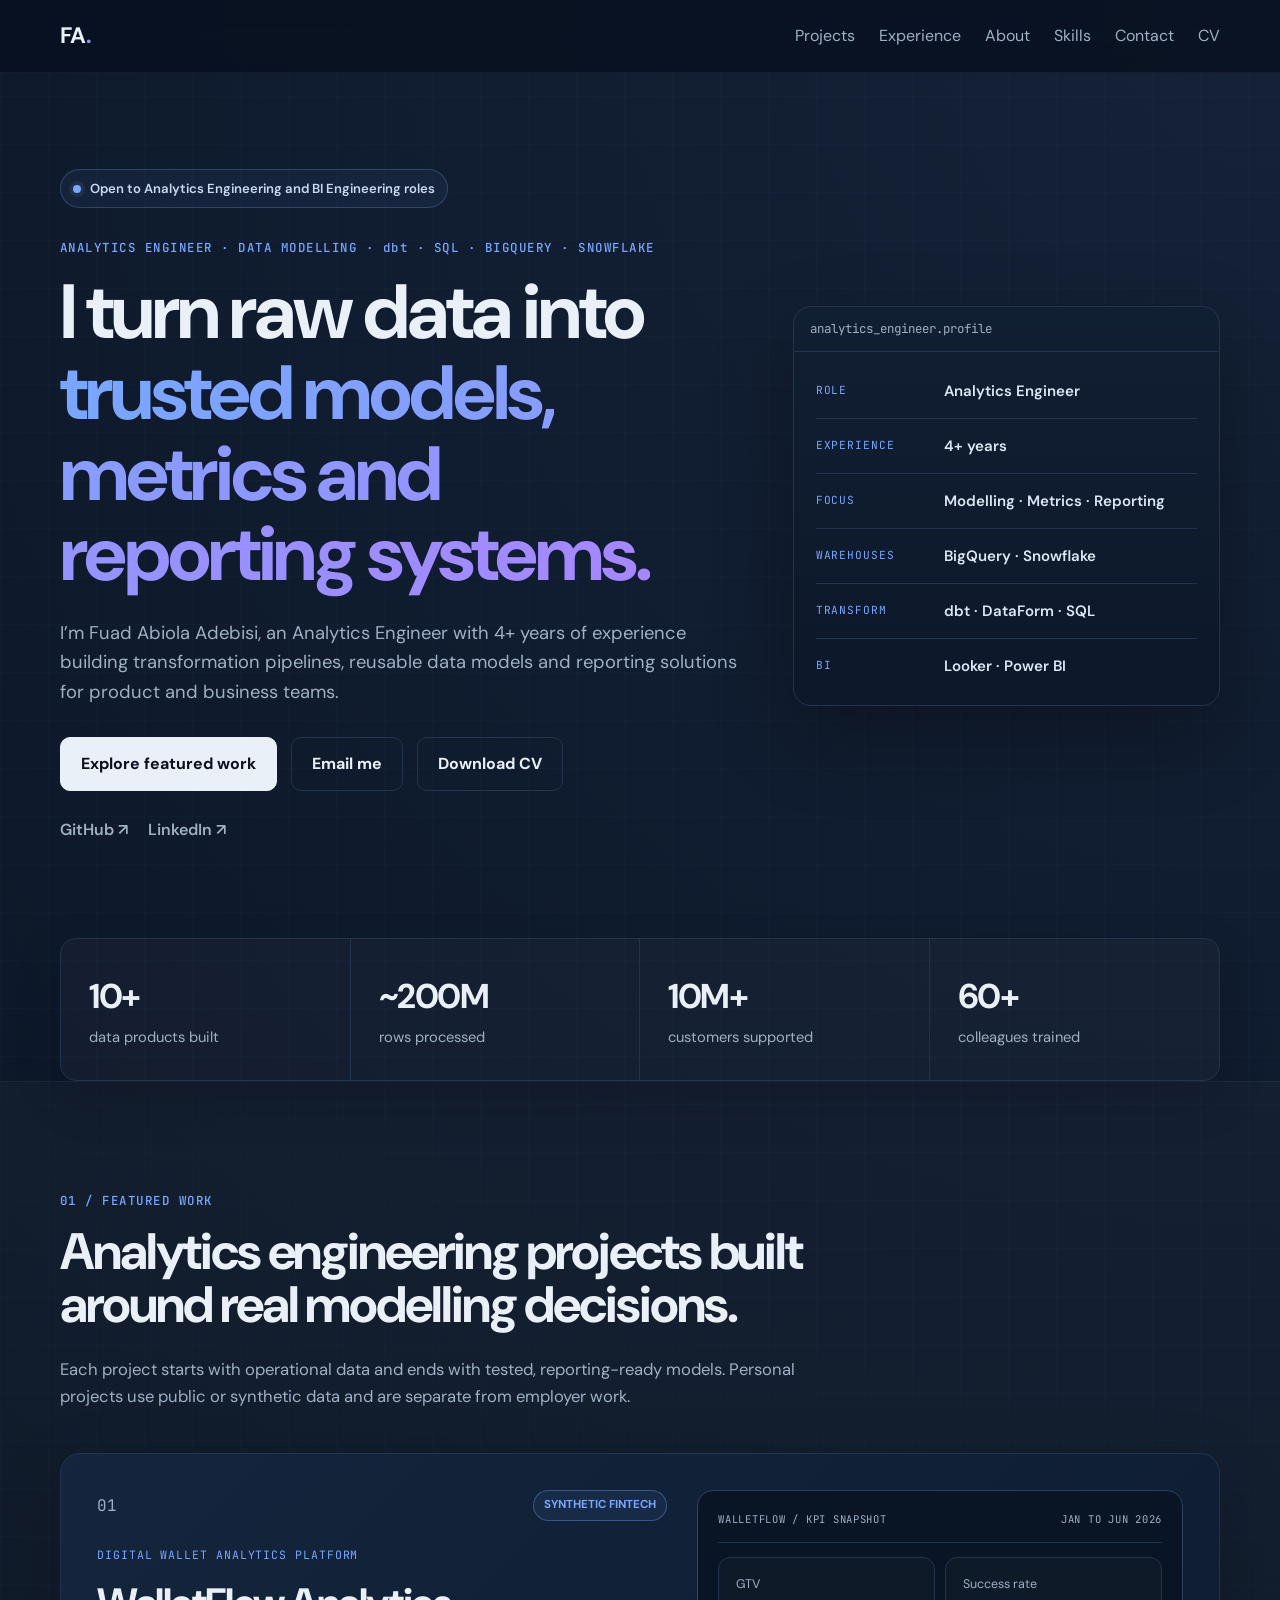
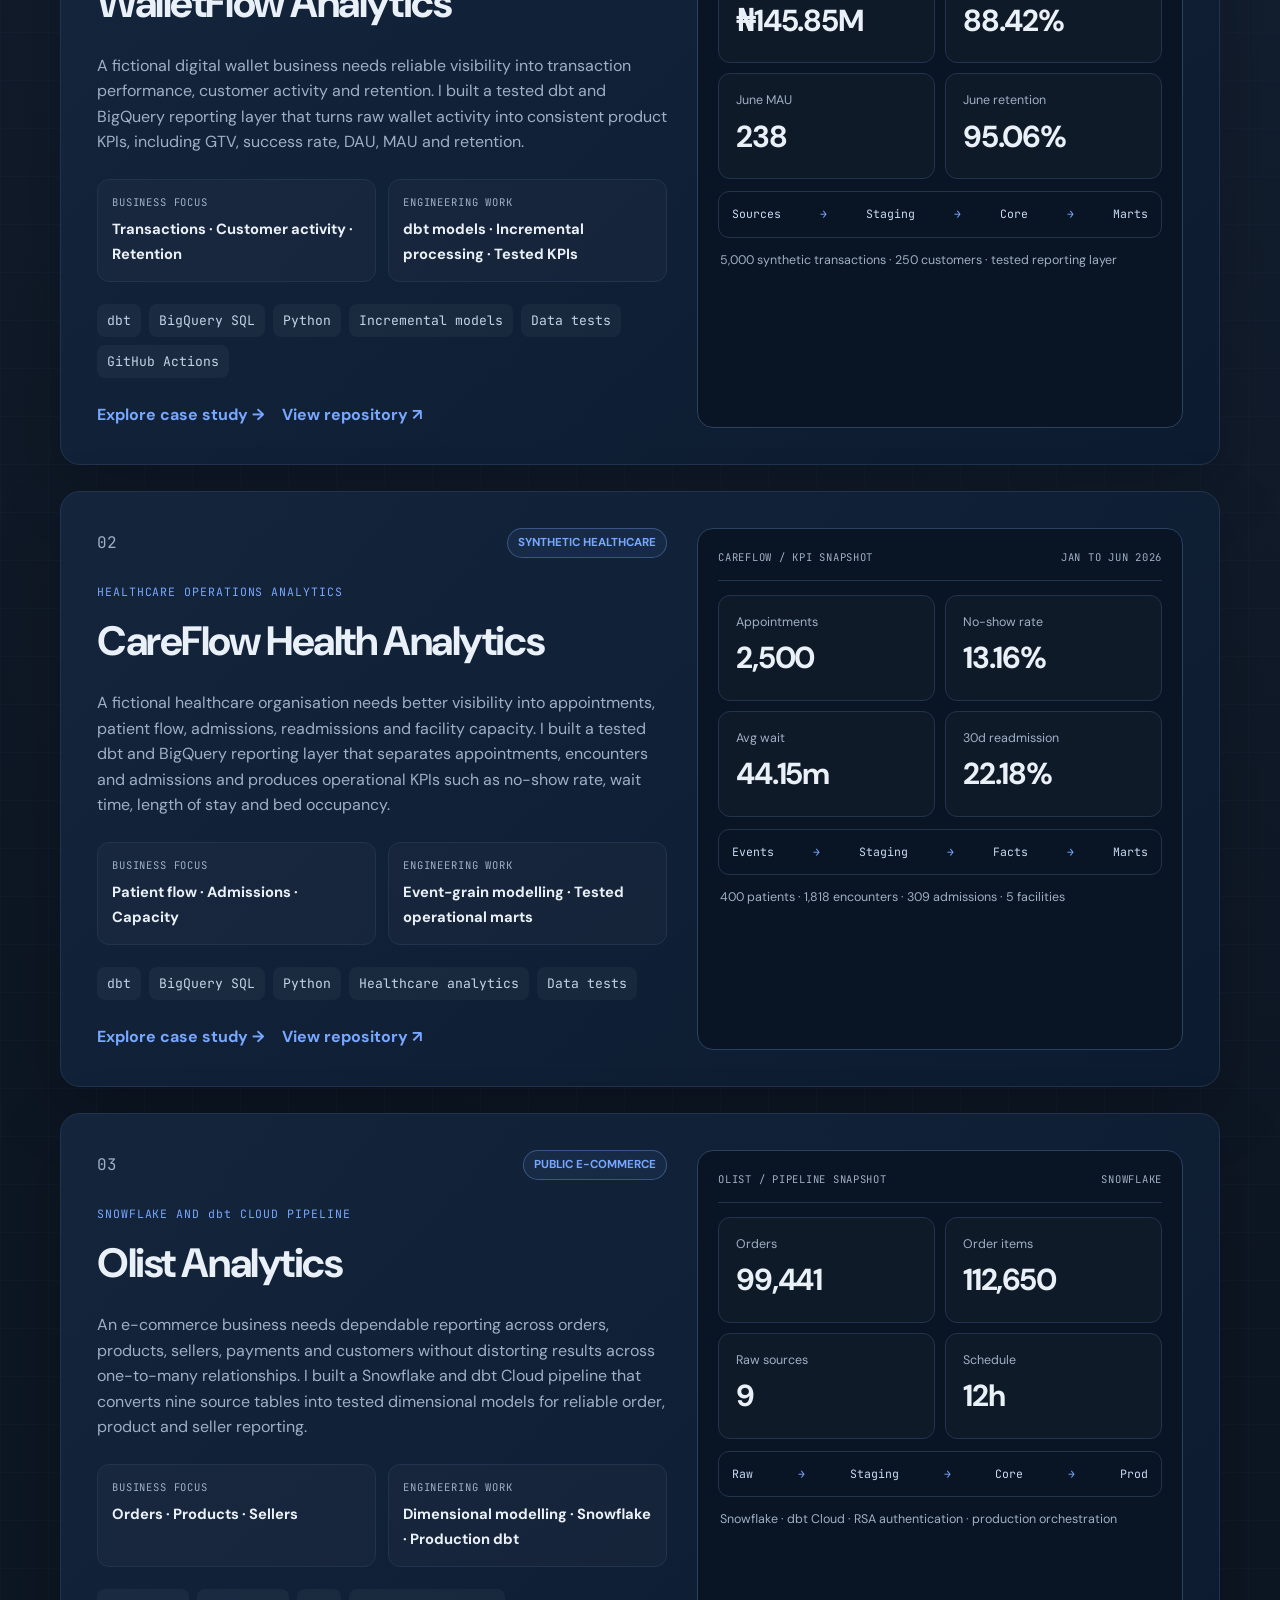
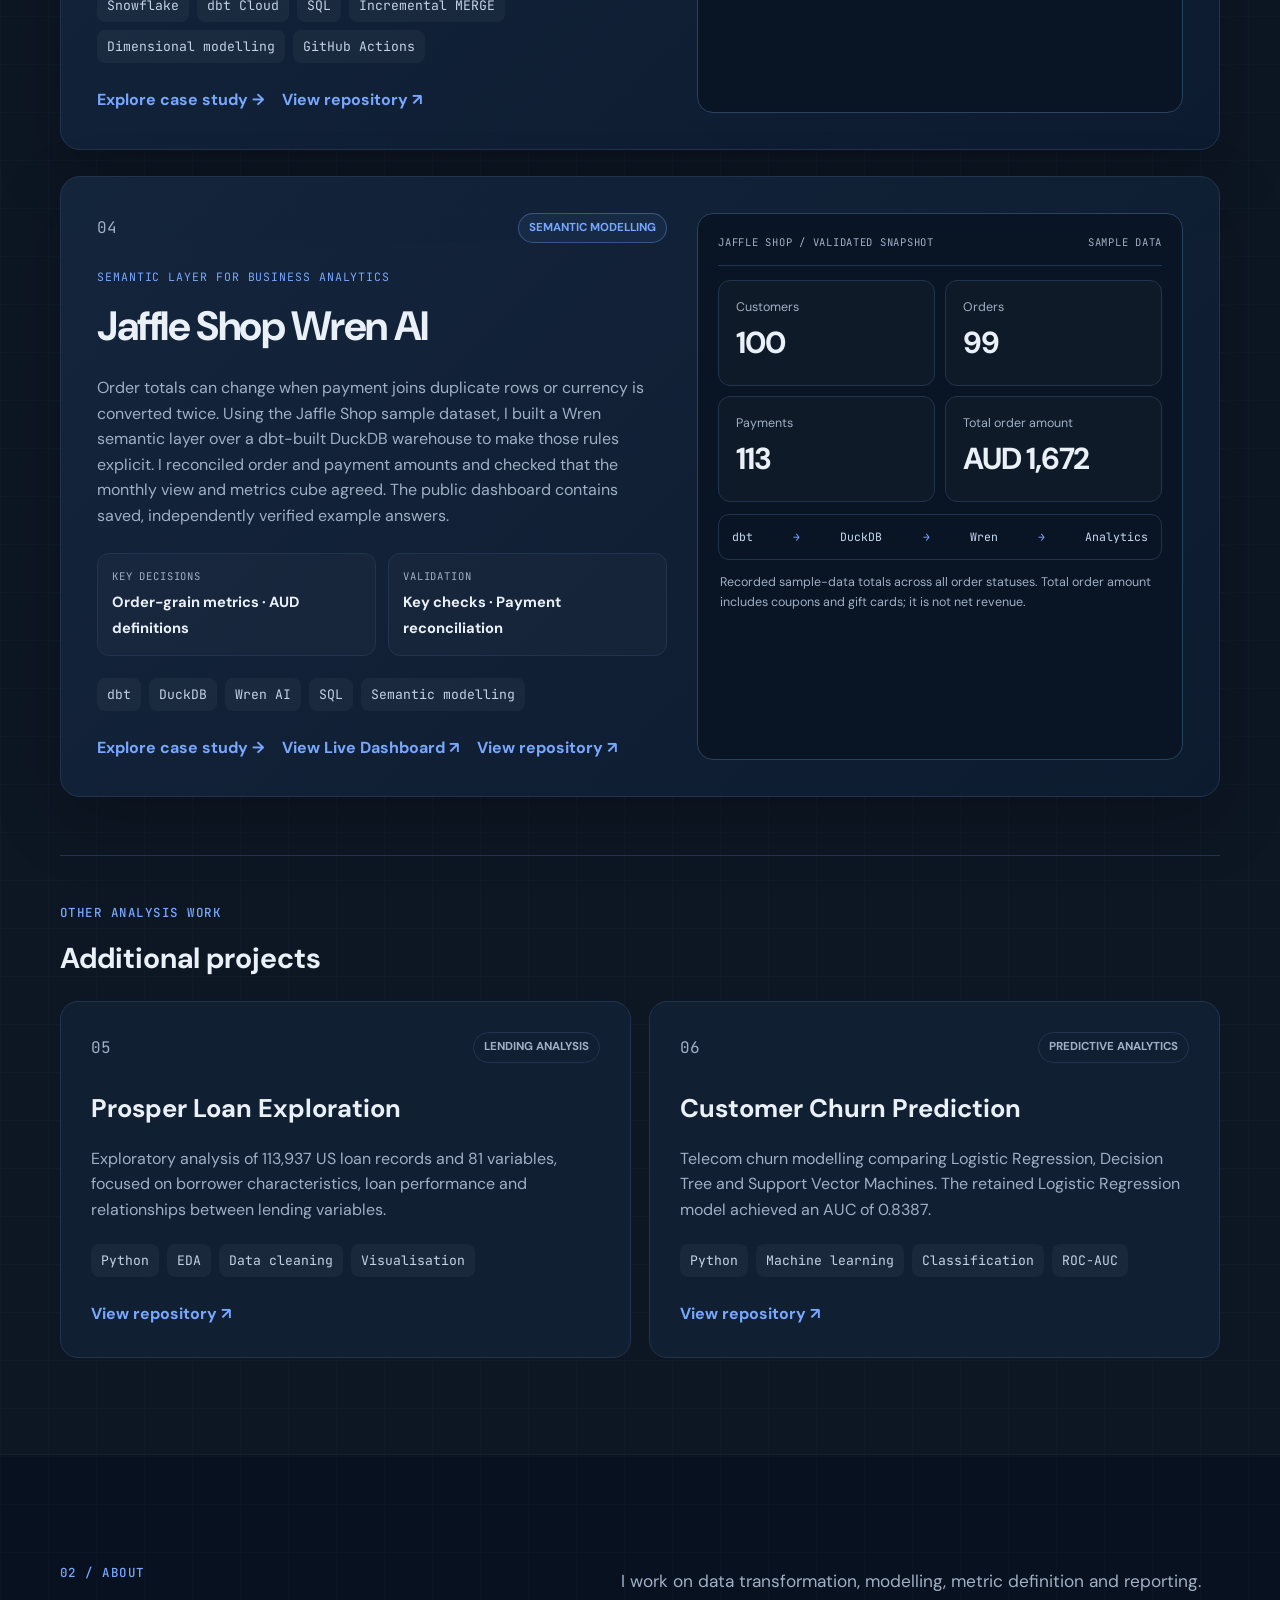
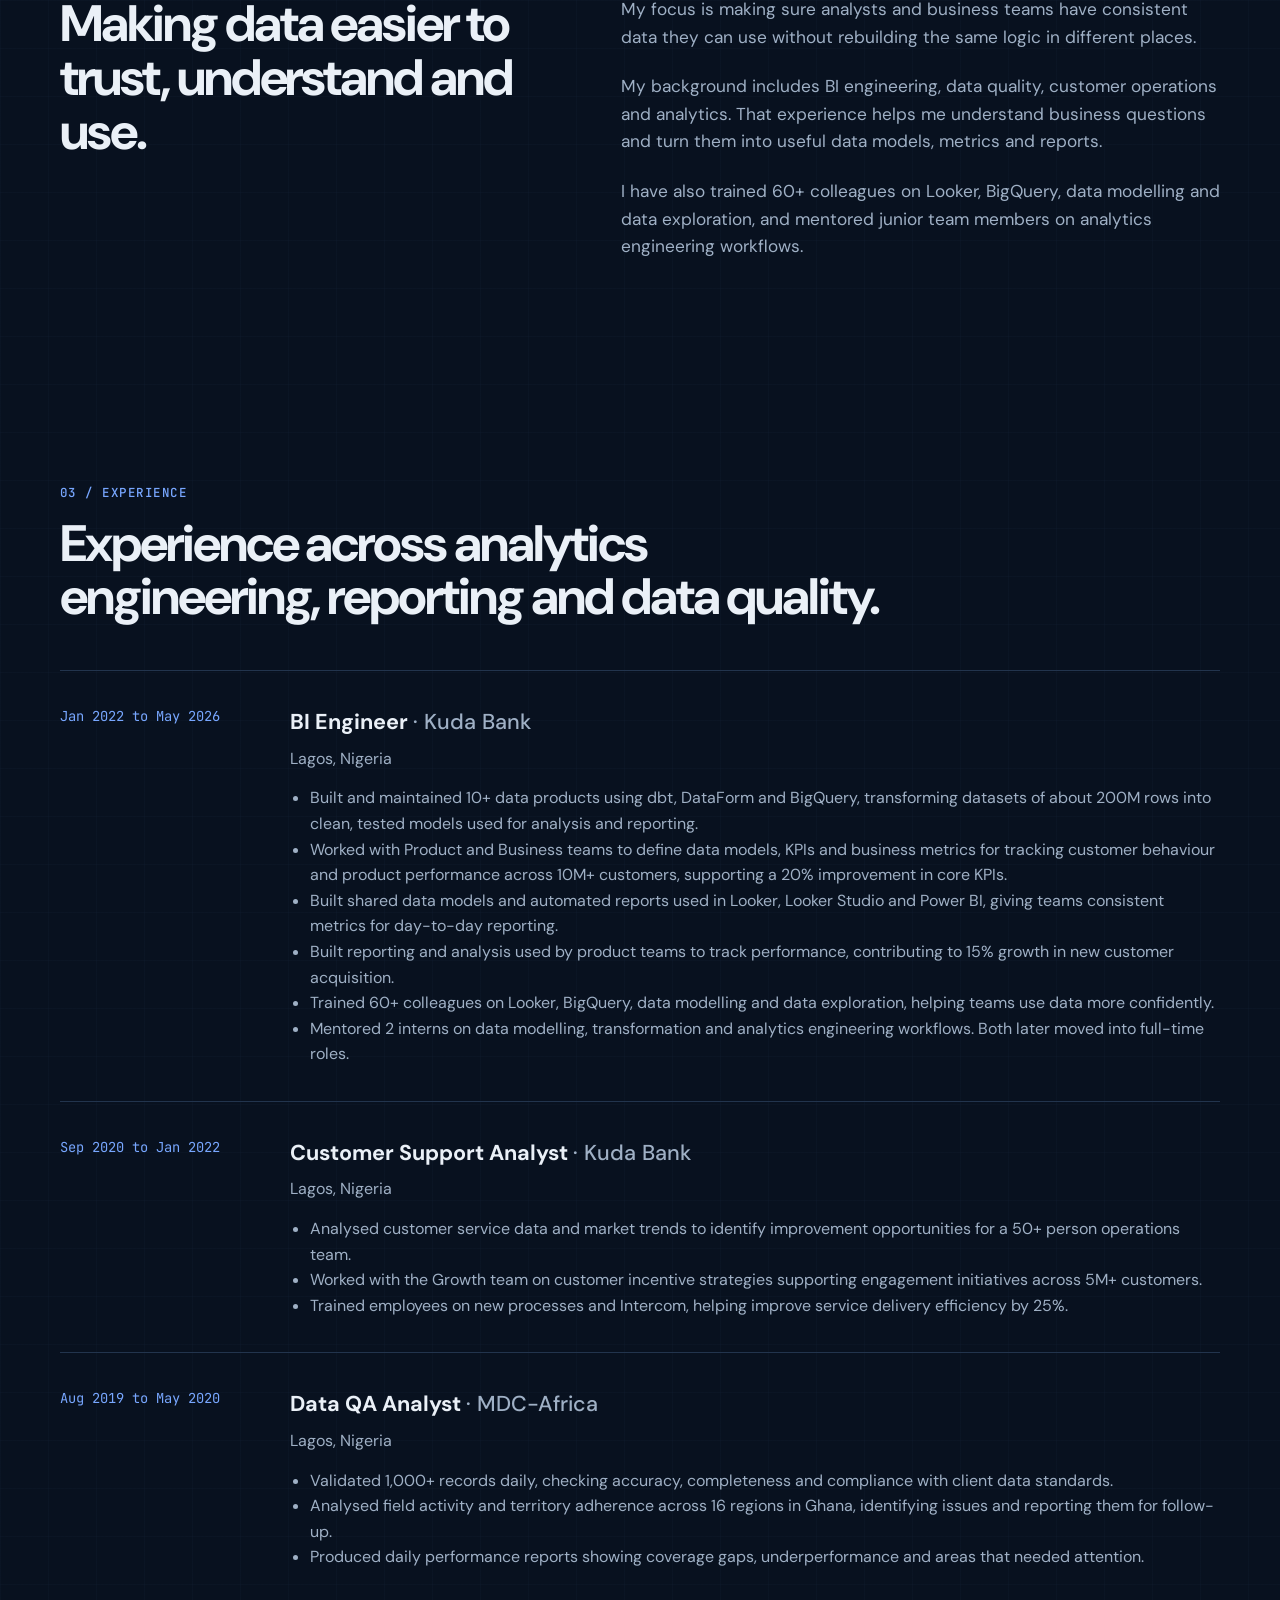
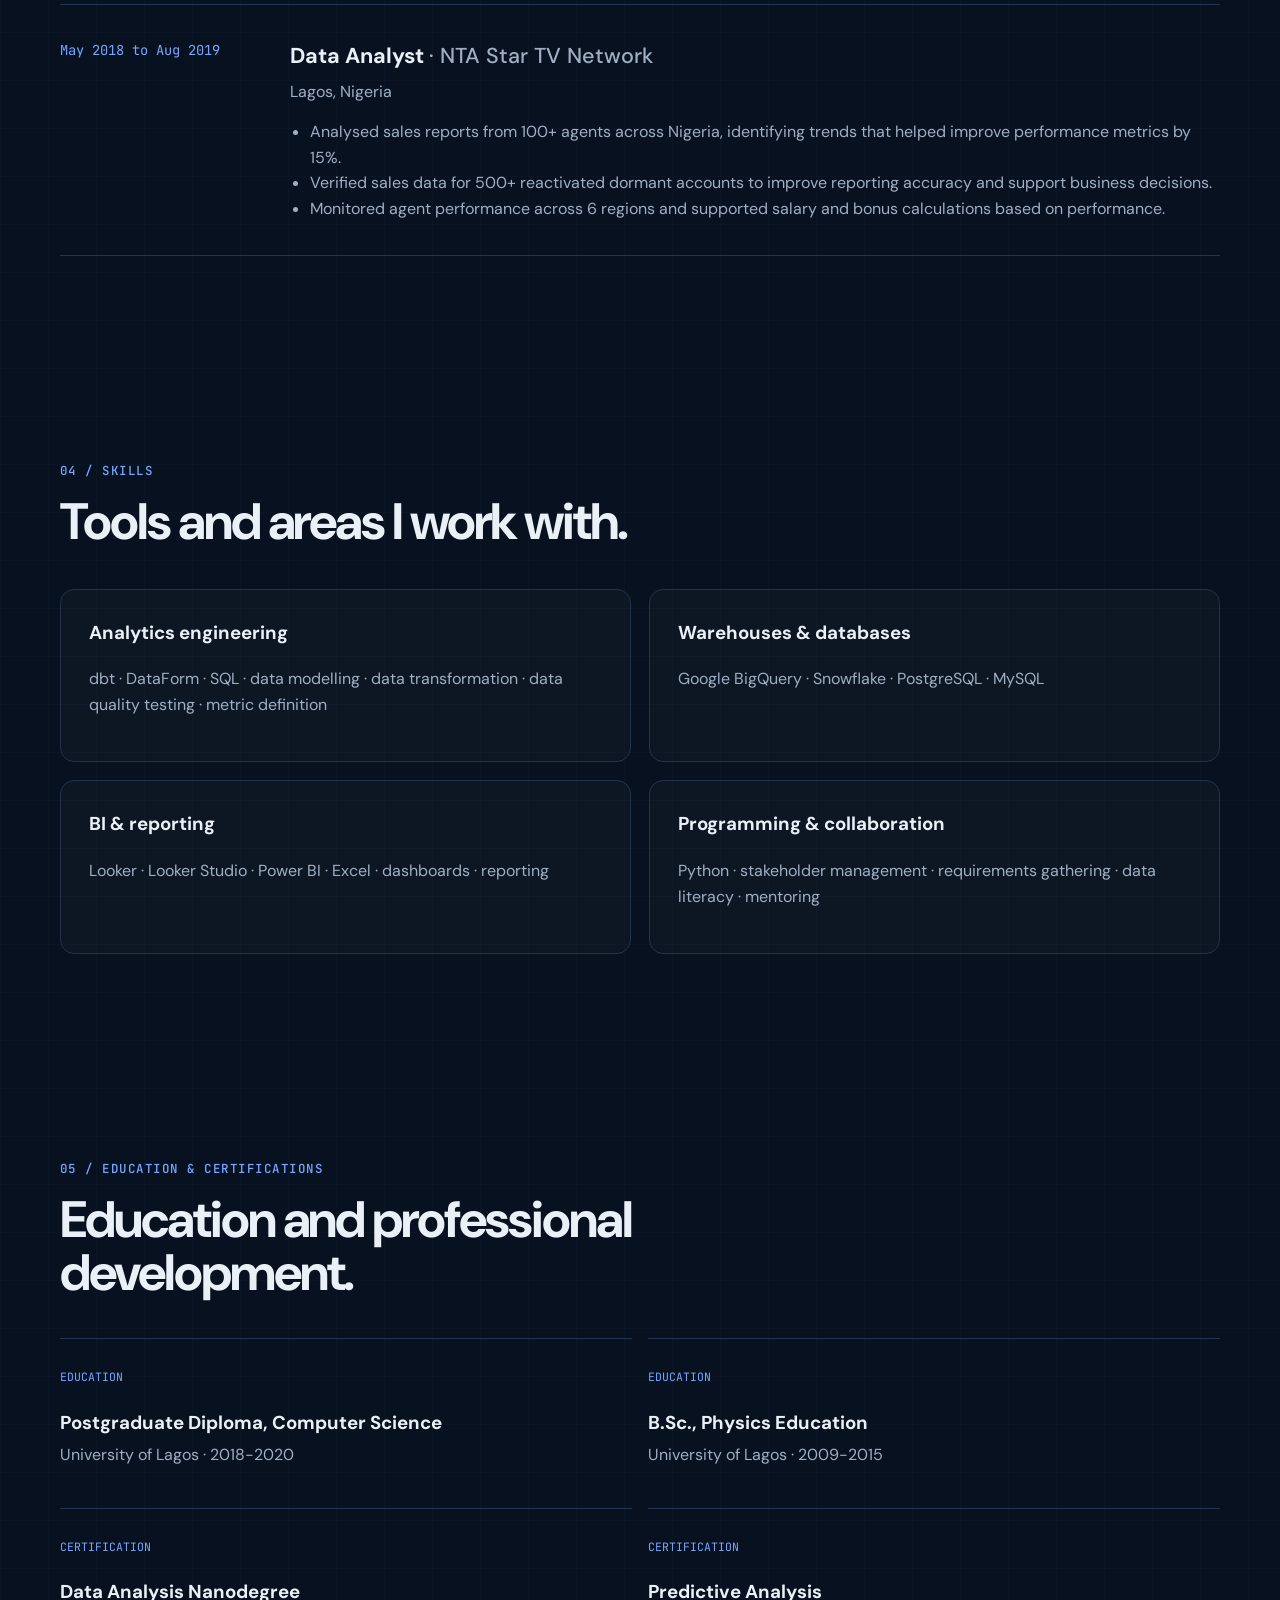
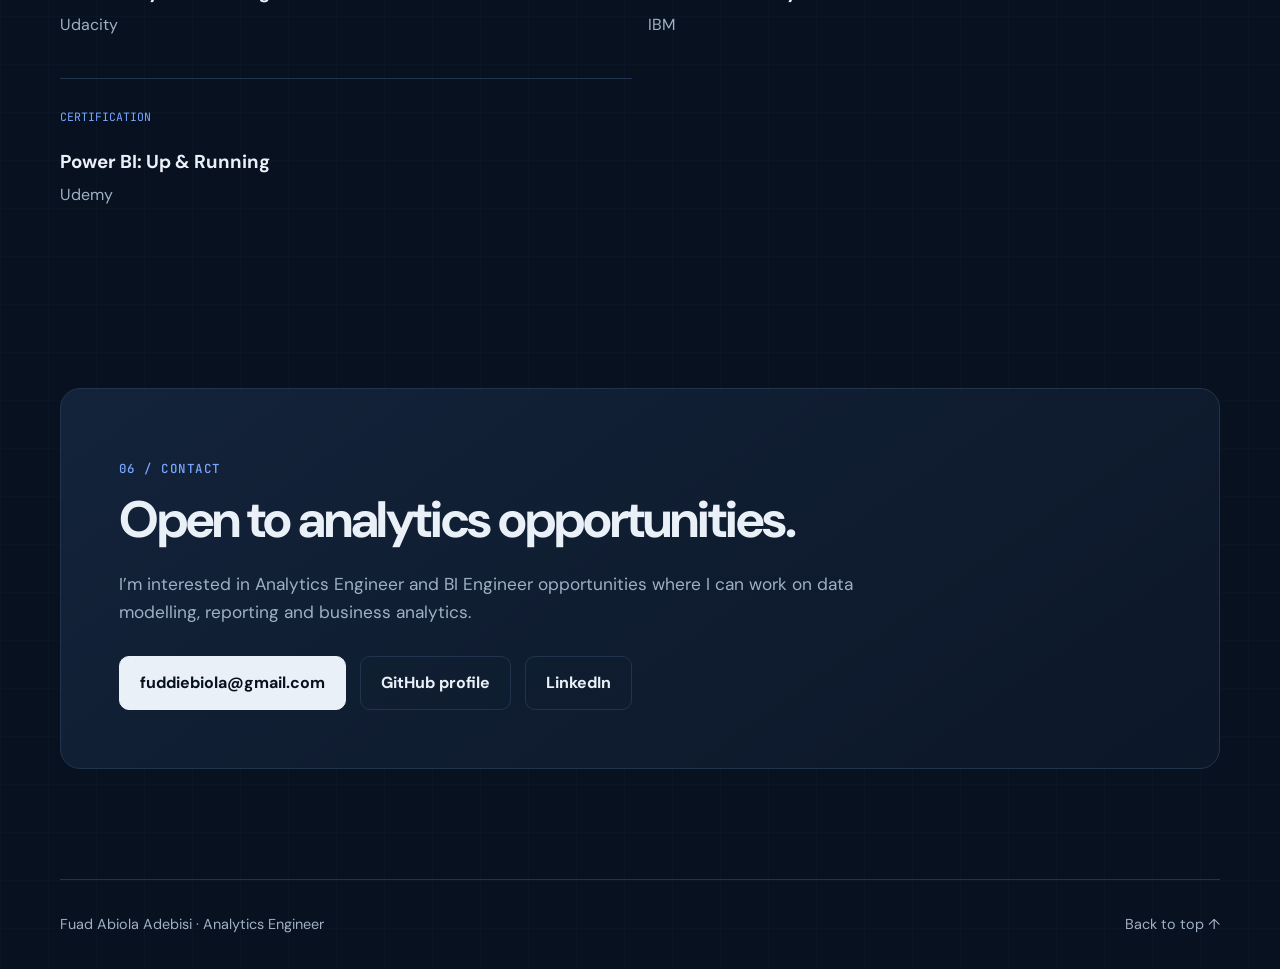
==== index.html @ 33517580 "Link Jaffle Shop live analytics dashboard" ====
<!DOCTYPE html>
<html lang="en">
<head>
  <meta charset="UTF-8" />
  <meta name="viewport" content="width=device-width, initial-scale=1.0" />
  <meta name="description" content="Fuad Abiola Adebisi, Analytics Engineer portfolio featuring dbt, SQL, BigQuery, Snowflake, data modelling, business intelligence and analytics engineering projects." />
  <meta name="keywords" content="Analytics Engineer, dbt, BigQuery, Snowflake, SQL, DataForm, Looker, Power BI, analytics engineering, business intelligence" />
  <meta name="author" content="Fuad Abiola Adebisi" />
  <meta property="og:title" content="Fuad Adebisi | Analytics Engineer" />
  <meta property="og:description" content="Analytics Engineer portfolio covering data modelling, tested reporting layers, business intelligence and production-oriented data projects." />
  <meta property="og:type" content="website" />
  <link rel="icon" href="data:image/svg+xml,%3Csvg xmlns='http://www.w3.org/2000/svg' viewBox='0 0 40 40' %3E%3Crect width='40' height='40' rx='10' fill='%23d9ff3f'/%3E%3Ctext x='12' y='29' font-size='24' font-family='sans-serif' fill='%230b0d0f'%3EF%3C/text%3E%3C/svg%3E">
  <title>Fuad Adebisi | Analytics Engineer</title>
  <link rel="preconnect" href="https://fonts.googleapis.com" />
  <link rel="preconnect" href="https://fonts.gstatic.com" crossorigin />
  <link href="https://fonts.googleapis.com/css2?family=DM+Sans:wght@400;500;600;700&family=JetBrains+Mono:wght@400;500&display=swap" rel="stylesheet" />
  <link rel="stylesheet" href="styles.css" />
</head>
<body>
  <header class="site-header">
    <nav class="nav container" aria-label="Primary navigation">
      <a class="brand" href="#top">FA<span>.</span></a>
      <button class="menu-toggle" aria-label="Toggle navigation" aria-expanded="false">☰</button>
      <div class="nav-links">
        <a href="#projects">Projects</a>
        <a href="#experience">Experience</a>
        <a href="#about">About</a>
        <a href="#skills">Skills</a>
        <a href="#contact">Contact</a>
      </div>
    </nav>
  </header>

  <main id="top">
    <section class="hero container section">
      <div class="hero-copy reveal">
        <div class="availability"><span class="availability-dot" aria-hidden="true"></span>Open to Analytics Engineering and BI Engineering roles</div>
        <p class="eyebrow">ANALYTICS ENGINEER · DATA MODELLING · dbt · SQL · BIGQUERY · SNOWFLAKE</p>
        <h1>I turn raw data into <span>trusted models, metrics and reporting systems.</span></h1>
        <p class="hero-text">I’m Fuad Abiola Adebisi, an Analytics Engineer with 4+ years of experience building transformation pipelines, reusable data models and reporting solutions for product and business teams.</p>
        <div class="hero-actions">
          <a class="button primary" href="#projects">Explore featured work</a>
          <a class="button secondary" href="mailto:fuddiebiola@gmail.com">Email me</a>
        </div>
        <div class="social-row">
          <a href="https://github.com/Fuddie" target="_blank" rel="noreferrer">GitHub ↗</a>
          <a href="https://www.linkedin.com/in/FuadAdebisi" target="_blank" rel="noreferrer">LinkedIn ↗</a>
        </div>
      </div>

      <aside class="hero-panel reveal" aria-label="Career profile">
        <div class="code-label">analytics_engineer.profile</div>
        <div class="profile-panel">
          <div class="profile-row"><span>ROLE</span><strong>Analytics Engineer</strong></div>
          <div class="profile-row"><span>EXPERIENCE</span><strong>4+ years</strong></div>
          <div class="profile-row"><span>FOCUS</span><strong>Modelling · Metrics · Reporting</strong></div>
          <div class="profile-row"><span>WAREHOUSES</span><strong>BigQuery · Snowflake</strong></div>
          <div class="profile-row"><span>TRANSFORM</span><strong>dbt · DataForm · SQL</strong></div>
          <div class="profile-row"><span>BI</span><strong>Looker · Power BI</strong></div>
        </div>
      </aside>
    </section>

    <section class="metrics container reveal" aria-label="Professional impact">
      <article><strong>10+</strong><span>data products built</span></article>
      <article><strong>~200M</strong><span>rows processed</span></article>
      <article><strong>10M+</strong><span>customers supported</span></article>
      <article><strong>60+</strong><span>colleagues trained</span></article>
    </section>

    <section id="projects" class="section projects-section">
      <div class="container">
        <div class="section-heading reveal project-heading">
          <p class="eyebrow">01 / FEATURED WORK</p>
          <h2>Analytics engineering projects built around real modelling decisions.</h2>
          <p class="section-intro">Each project starts with operational data and ends with tested, reporting-ready models. Personal projects use public or synthetic data and are separate from employer work.</p>
        </div>

        <div class="featured-work">
          <article class="featured-project reveal">
            <div class="featured-project-copy">
              <div class="project-topline"><span class="project-number">01</span><span class="badge">SYNTHETIC FINTECH</span></div>
              <p class="project-kicker">DIGITAL WALLET ANALYTICS PLATFORM</p>
              <h3>WalletFlow Analytics</h3>
              <p>A fictional digital wallet business needs reliable visibility into transaction performance, customer activity and retention. I built a tested dbt and BigQuery reporting layer that turns raw wallet activity into consistent product KPIs, including GTV, success rate, DAU, MAU and retention.</p>
              <div class="decision-strip">
                <div><span>BUSINESS FOCUS</span><strong>Transactions · Customer activity · Retention</strong></div>
                <div><span>ENGINEERING WORK</span><strong>dbt models · Incremental processing · Tested KPIs</strong></div>
              </div>
              <div class="tags"><span>dbt</span><span>BigQuery SQL</span><span>Python</span><span>Incremental models</span><span>Data tests</span><span>GitHub Actions</span></div>
              <div class="project-links">
                <a href="walletflow.html">Explore case study →</a>
                <a href="https://github.com/Fuddie/walletflow-analytics" target="_blank" rel="noreferrer">View repository ↗</a>
              </div>
            </div>
            <div class="project-preview" role="group" aria-label="WalletFlow metric preview">
              <div class="preview-head"><span>WALLETFLOW / KPI SNAPSHOT</span><span>JAN TO JUN 2026</span></div>
              <div class="preview-kpis">
                <div><span>GTV</span><strong>₦145.85M</strong></div>
                <div><span>Success rate</span><strong>88.42%</strong></div>
                <div><span>June MAU</span><strong>238</strong></div>
                <div><span>June retention</span><strong>95.06%</strong></div>
              </div>
              <div class="pipeline-preview"><span>Sources</span><i>→</i><span>Staging</span><i>→</i><span>Core</span><i>→</i><span>Marts</span></div>
              <p class="preview-note">5,000 synthetic transactions · 250 customers · tested reporting layer</p>
            </div>
          </article>

          <article class="featured-project reveal">
            <div class="featured-project-copy">
              <div class="project-topline"><span class="project-number">02</span><span class="badge">SYNTHETIC HEALTHCARE</span></div>
              <p class="project-kicker">HEALTHCARE OPERATIONS ANALYTICS</p>
              <h3>CareFlow Health Analytics</h3>
              <p>A fictional healthcare organisation needs better visibility into appointments, patient flow, admissions, readmissions and facility capacity. I built a tested dbt and BigQuery reporting layer that separates appointments, encounters and admissions and produces operational KPIs such as no-show rate, wait time, length of stay and bed occupancy.</p>
              <div class="decision-strip">
                <div><span>BUSINESS FOCUS</span><strong>Patient flow · Admissions · Capacity</strong></div>
                <div><span>ENGINEERING WORK</span><strong>Event-grain modelling · Tested operational marts</strong></div>
              </div>
              <div class="tags"><span>dbt</span><span>BigQuery SQL</span><span>Python</span><span>Healthcare analytics</span><span>Data tests</span></div>
              <div class="project-links">
                <a href="careflow.html">Explore case study →</a>
                <a href="https://github.com/Fuddie/careflow-health-analytics" target="_blank" rel="noreferrer">View repository ↗</a>
              </div>
            </div>
            <div class="project-preview" role="group" aria-label="CareFlow metric preview">
              <div class="preview-head"><span>CAREFLOW / KPI SNAPSHOT</span><span>JAN TO JUN 2026</span></div>
              <div class="preview-kpis">
                <div><span>Appointments</span><strong>2,500</strong></div>
                <div><span>No-show rate</span><strong>13.16%</strong></div>
                <div><span>Avg wait</span><strong>44.15m</strong></div>
                <div><span>30d readmission</span><strong>22.18%</strong></div>
              </div>
              <div class="pipeline-preview"><span>Events</span><i>→</i><span>Staging</span><i>→</i><span>Facts</span><i>→</i><span>Marts</span></div>
              <p class="preview-note">400 patients · 1,818 encounters · 309 admissions · 5 facilities</p>
            </div>
          </article>

          <article class="featured-project reveal">
            <div class="featured-project-copy">
              <div class="project-topline"><span class="project-number">03</span><span class="badge">PUBLIC E-COMMERCE</span></div>
              <p class="project-kicker">SNOWFLAKE AND dbt CLOUD PIPELINE</p>
              <h3>Olist Analytics</h3>
              <p>An e-commerce business needs dependable reporting across orders, products, sellers, payments and customers without distorting results across one-to-many relationships. I built a Snowflake and dbt Cloud pipeline that converts nine source tables into tested dimensional models for reliable order, product and seller reporting.</p>
              <div class="decision-strip">
                <div><span>BUSINESS FOCUS</span><strong>Orders · Products · Sellers</strong></div>
                <div><span>ENGINEERING WORK</span><strong>Dimensional modelling · Snowflake · Production dbt</strong></div>
              </div>
              <div class="tags"><span>Snowflake</span><span>dbt Cloud</span><span>SQL</span><span>Incremental MERGE</span><span>Dimensional modelling</span><span>GitHub Actions</span></div>
              <div class="project-links">
                <a href="olist.html">Explore case study →</a>
                <a href="https://github.com/Fuddie/olist-analytics" target="_blank" rel="noreferrer">View repository ↗</a>
              </div>
            </div>
            <div class="project-preview" role="group" aria-label="Olist Analytics project preview">
              <div class="preview-head"><span>OLIST / PIPELINE SNAPSHOT</span><span>SNOWFLAKE</span></div>
              <div class="preview-kpis">
                <div><span>Orders</span><strong>99,441</strong></div>
                <div><span>Order items</span><strong>112,650</strong></div>
                <div><span>Raw sources</span><strong>9</strong></div>
                <div><span>Schedule</span><strong>12h</strong></div>
              </div>
              <div class="pipeline-preview"><span>Raw</span><i>→</i><span>Staging</span><i>→</i><span>Core</span><i>→</i><span>Prod</span></div>
              <p class="preview-note">Snowflake · dbt Cloud · RSA authentication · production orchestration</p>
            </div>
          </article>

          <article class="featured-project reveal">
            <div class="featured-project-copy">
              <div class="project-topline"><span class="project-number">04</span><span class="badge">SEMANTIC MODELLING</span></div>
              <p class="project-kicker">SEMANTIC LAYER FOR BUSINESS ANALYTICS</p>
              <h3>Jaffle Shop Wren AI</h3>
              <p>Order totals can change when payment joins duplicate rows or currency is converted twice. Using the Jaffle Shop sample dataset, I built a Wren semantic layer over a dbt-built DuckDB warehouse to make those rules explicit. I reconciled order and payment amounts and checked that the monthly view and metrics cube agreed. The public dashboard contains saved, independently verified example answers.</p>
              <div class="decision-strip">
                <div><span>KEY DECISIONS</span><strong>Order-grain metrics · AUD definitions</strong></div>
                <div><span>VALIDATION</span><strong>Key checks · Payment reconciliation</strong></div>
              </div>
              <div class="tags"><span>dbt</span><span>DuckDB</span><span>Wren AI</span><span>SQL</span><span>Semantic modelling</span></div>
              <div class="project-links">
                <a href="jaffle-wren.html">Explore case study →</a>
                <a class="live-dashboard-link" href="https://fuddie.github.io/jaffle-shop-wren-ai/" target="_blank" rel="noopener noreferrer">View Live Dashboard &#8599;</a>
                <a href="https://github.com/Fuddie/jaffle-shop-wren-ai" target="_blank" rel="noopener noreferrer">View repository ↗</a>
              </div>
            </div>
            <div class="project-preview" role="group" aria-label="Jaffle Shop validated metric preview">
              <div class="preview-head"><span>JAFFLE SHOP / VALIDATED SNAPSHOT</span><span>SAMPLE DATA</span></div>
              <div class="preview-kpis">
                <div><span>Customers</span><strong>100</strong></div>
                <div><span>Orders</span><strong>99</strong></div>
                <div><span>Payments</span><strong>113</strong></div>
                <div><span>Total order amount</span><strong>AUD 1,672</strong></div>
              </div>
              <div class="pipeline-preview"><span>dbt</span><i aria-hidden="true">→</i><span>DuckDB</span><i aria-hidden="true">→</i><span>Wren</span><i aria-hidden="true">→</i><span>Analytics</span></div>
              <p class="preview-note">Recorded sample-data totals across all order statuses. Total order amount includes coupons and gift cards; it is not net revenue.</p>
            </div>
          </article>
        </div>

        <div class="supporting-work reveal">
          <div class="supporting-heading">
            <p class="eyebrow">OTHER ANALYSIS WORK</p>
            <h3>Additional projects</h3>
          </div>
          <div class="supporting-grid">
            <article class="project-card">
              <div class="project-topline"><span class="project-number">05</span><span class="badge muted">LENDING ANALYSIS</span></div>
              <h3>Prosper Loan Exploration</h3>
              <p>Exploratory analysis of 113,937 US loan records and 81 variables, focused on borrower characteristics, loan performance and relationships between lending variables.</p>
              <div class="tags"><span>Python</span><span>EDA</span><span>Data cleaning</span><span>Visualisation</span></div>
              <div class="project-links"><a href="https://github.com/Fuddie/prosperloan" target="_blank" rel="noreferrer">View repository ↗</a></div>
            </article>

            <article class="project-card">
              <div class="project-topline"><span class="project-number">06</span><span class="badge muted">PREDICTIVE ANALYTICS</span></div>
              <h3>Customer Churn Prediction</h3>
              <p>Telecom churn modelling comparing Logistic Regression, Decision Tree and Support Vector Machines. The retained Logistic Regression model achieved an AUC of 0.8387.</p>
              <div class="tags"><span>Python</span><span>Machine learning</span><span>Classification</span><span>ROC-AUC</span></div>
              <div class="project-links"><a href="https://github.com/Fuddie/Churn-prediction-project" target="_blank" rel="noreferrer">View repository ↗</a></div>
            </article>
          </div>
        </div>
      </div>
    </section>

    <section id="about" class="section container split-section">
      <div class="section-heading reveal">
        <p class="eyebrow">02 / ABOUT</p>
        <h2>Making data easier to trust, understand and use.</h2>
      </div>
      <div class="section-copy reveal">
        <p>I work on data transformation, modelling, metric definition and reporting. My focus is making sure analysts and business teams have consistent data they can use without rebuilding the same logic in different places.</p>
        <p>My background includes BI engineering, data quality, customer operations and analytics. That experience helps me understand business questions and turn them into useful data models, metrics and reports.</p>
        <p>I have also trained 60+ colleagues on Looker, BigQuery, data modelling and data exploration, and mentored junior team members on analytics engineering workflows.</p>
      </div>
    </section>

    <section id="experience" class="section container">
      <div class="section-heading reveal">
        <p class="eyebrow">03 / EXPERIENCE</p>
        <h2>Experience across analytics engineering, reporting and data quality.</h2>
      </div>

      <div class="timeline">
        <article class="timeline-item reveal">
          <div class="timeline-date">Jan 2022 to May 2026</div>
          <div>
            <h3>BI Engineer <span>· Kuda Bank</span></h3>
            <p class="location">Lagos, Nigeria</p>
            <ul>
              <li>Built and maintained 10+ data products using dbt, DataForm and BigQuery, transforming datasets of about 200M rows into clean, tested models used for analysis and reporting.</li>
              <li>Worked with Product and Business teams to define data models, KPIs and business metrics for tracking customer behaviour and product performance across 10M+ customers, supporting a 20% improvement in core KPIs.</li>
              <li>Built shared data models and automated reports used in Looker, Looker Studio and Power BI, giving teams consistent metrics for day-to-day reporting.</li>
              <li>Built reporting and analysis used by product teams to track performance, contributing to 15% growth in new customer acquisition.</li>
              <li>Trained 60+ colleagues on Looker, BigQuery, data modelling and data exploration, helping teams use data more confidently.</li>
              <li>Mentored 2 interns on data modelling, transformation and analytics engineering workflows. Both later moved into full-time roles.</li>
            </ul>
          </div>
        </article>

        <article class="timeline-item reveal">
          <div class="timeline-date">Sep 2020 to Jan 2022</div>
          <div>
            <h3>Customer Support Analyst <span>· Kuda Bank</span></h3>
            <p class="location">Lagos, Nigeria</p>
            <ul>
              <li>Analysed customer service data and market trends to identify improvement opportunities for a 50+ person operations team.</li>
              <li>Worked with the Growth team on customer incentive strategies supporting engagement initiatives across 5M+ customers.</li>
              <li>Trained employees on new processes and Intercom, helping improve service delivery efficiency by 25%.</li>
            </ul>
          </div>
        </article>

        <article class="timeline-item reveal">
          <div class="timeline-date">Aug 2019 to May 2020</div>
          <div>
            <h3>Data QA Analyst <span>· MDC-Africa</span></h3>
            <p class="location">Lagos, Nigeria</p>
            <ul>
              <li>Validated 1,000+ records daily, checking accuracy, completeness and compliance with client data standards.</li>
              <li>Analysed field activity and territory adherence across 16 regions in Ghana, identifying issues and reporting them for follow-up.</li>
              <li>Produced daily performance reports showing coverage gaps, underperformance and areas that needed attention.</li>
            </ul>
          </div>
        </article>

        <article class="timeline-item reveal">
          <div class="timeline-date">May 2018 to Aug 2019</div>
          <div>
            <h3>Data Analyst <span>· NTA Star TV Network</span></h3>
            <p class="location">Lagos, Nigeria</p>
            <ul>
              <li>Analysed sales reports from 100+ agents across Nigeria, identifying trends that helped improve performance metrics by 15%.</li>
              <li>Verified sales data for 500+ reactivated dormant accounts to improve reporting accuracy and support business decisions.</li>
              <li>Monitored agent performance across 6 regions and supported salary and bonus calculations based on performance.</li>
            </ul>
          </div>
        </article>
      </div>
    </section>

    <section id="skills" class="section container">
      <div class="section-heading reveal">
        <p class="eyebrow">04 / SKILLS</p>
        <h2>Tools and areas I work with.</h2>
      </div>
      <div class="skills-grid">
        <article class="skill-card reveal"><h3>Analytics engineering</h3><p>dbt · DataForm · SQL · data modelling · data transformation · data quality testing · metric definition</p></article>
        <article class="skill-card reveal"><h3>Warehouses & databases</h3><p>Google BigQuery · Snowflake · PostgreSQL · MySQL</p></article>
        <article class="skill-card reveal"><h3>BI & reporting</h3><p>Looker · Looker Studio · Power BI · Excel · dashboards · reporting</p></article>
        <article class="skill-card reveal"><h3>Programming & collaboration</h3><p>Python · stakeholder management · requirements gathering · data literacy · mentoring</p></article>
      </div>
    </section>

    <section class="section container credentials">
      <div class="section-heading reveal">
        <p class="eyebrow">05 / EDUCATION & CERTIFICATIONS</p>
        <h2>Education and professional development.</h2>
      </div>
      <div class="credential-grid reveal">
        <div><span class="credential-type">EDUCATION</span><h3>Postgraduate Diploma, Computer Science</h3><p>University of Lagos · 2018-2020</p></div>
        <div><span class="credential-type">EDUCATION</span><h3>B.Sc., Physics Education</h3><p>University of Lagos · 2009-2015</p></div>
        <div><span class="credential-type">CERTIFICATION</span><h3>Data Analysis Nanodegree</h3><p>Udacity</p></div>
        <div><span class="credential-type">CERTIFICATION</span><h3>Predictive Analysis</h3><p>IBM</p></div>
        <div><span class="credential-type">CERTIFICATION</span><h3>Power BI: Up & Running</h3><p>Udemy</p></div>
      </div>
    </section>

    <section id="contact" class="section contact-section">
      <div class="container contact-card reveal">
        <p class="eyebrow">06 / CONTACT</p>
        <h2>Open to analytics opportunities.</h2>
        <p>I’m interested in Analytics Engineer and BI Engineer opportunities where I can work on data modelling, reporting and business analytics.</p>
        <div class="hero-actions">
          <a class="button primary" href="mailto:fuddiebiola@gmail.com">fuddiebiola@gmail.com</a>
          <a class="button secondary" href="https://github.com/Fuddie" target="_blank" rel="noreferrer">GitHub profile</a>
        </div>
      </div>
    </section>
  </main>

  <footer class="footer container">
    <p>Fuad Abiola Adebisi · Analytics Engineer</p>
    <a href="#top">Back to top ↑</a>
  </footer>

  <script src="script.js"></script>
</body>
</html>
---- styles.css ----
:root {
  --bg: #08111f;
  --bg-soft: #0e1a2b;
  --card: #111f33;
  --text: #eaf0f7;
  --muted: #9fb0c5;
  --line: #22344d;
  --accent: #78a7ff;
  --accent-2: #a687ff;
  --max: 1160px;
}

* { box-sizing: border-box; }
html { scroll-behavior: smooth; }
body {
  margin: 0;
  font-family: 'DM Sans', sans-serif;
  background:
    linear-gradient(rgba(120,167,255,.025) 1px, transparent 1px),
    linear-gradient(90deg, rgba(120,167,255,.025) 1px, transparent 1px),
    radial-gradient(circle at top right, rgba(120,167,255,.11), transparent 32%),
    var(--bg);
  background-size: 48px 48px, 48px 48px, auto, auto;
  color: var(--text);
  line-height: 1.6;
}
a { color: inherit; text-decoration: none; }
a:focus-visible,
button:focus-visible {
  outline: 3px solid var(--accent);
  outline-offset: 4px;
  border-radius: 6px;
}
.container { width: min(var(--max), calc(100% - 40px)); margin: 0 auto; }
.section { padding: 96px 0; }

.site-header {
  position: sticky;
  top: 0;
  z-index: 20;
  background: rgba(8,17,31,.82);
  backdrop-filter: blur(14px);
  border-bottom: 1px solid rgba(255,255,255,.05);
}
.nav { min-height: 72px; display: flex; align-items: center; justify-content: space-between; }
.brand { font-size: 1.4rem; font-weight: 700; }
.brand span { color: var(--accent); }
.nav-links { display: flex; gap: 24px; color: var(--muted); }
.nav-links a:hover { color: var(--text); }
.menu-toggle { display: none; background: transparent; border: 0; color: var(--text); font-size: 1.5rem; cursor: pointer; }

.hero { min-height: 82vh; display: grid; grid-template-columns: 1.35fr .85fr; gap: 54px; align-items: center; }
.eyebrow { font-family: 'JetBrains Mono', monospace; color: var(--accent); letter-spacing: .12em; font-size: .78rem; font-weight: 500; }
.hero h1, .section-heading h2, .contact-card h2 { letter-spacing: -.04em; line-height: 1.05; margin: 14px 0 24px; }
.hero h1 { font-size: clamp(3.2rem, 6vw, 5.9rem); max-width: 930px; }
.hero h1 span { background: linear-gradient(90deg, var(--accent), var(--accent-2)); -webkit-background-clip: text; color: transparent; }
.hero-text { max-width: 760px; font-size: 1.15rem; color: var(--muted); }
.hero-actions { display: flex; flex-wrap: wrap; gap: 14px; margin-top: 30px; }
.button { padding: 13px 20px; border-radius: 10px; font-weight: 700; border: 1px solid var(--line); transition: transform .2s ease, border-color .2s ease; }
.button.primary { background: var(--text); color: var(--bg); border-color: var(--text); }
.button.secondary { background: transparent; }
.button:hover { transform: translateY(-2px); border-color: var(--accent); }
.social-row { display: flex; gap: 20px; margin-top: 26px; color: var(--muted); font-weight: 600; }
.social-row a:hover { color: var(--text); }

.availability { display: inline-flex; align-items: center; gap: 9px; margin-bottom: 18px; padding: 8px 12px; border: 1px solid rgba(120,167,255,.25); border-radius: 999px; color: #c8daf4; background: rgba(120,167,255,.06); font-size: .82rem; font-weight: 600; }
.availability-dot { width: 8px; height: 8px; border-radius: 50%; background: var(--accent); box-shadow: 0 0 0 4px rgba(120,167,255,.1); }

.hero-panel { background: linear-gradient(180deg, rgba(17,31,51,.96), rgba(12,24,41,.96)); border: 1px solid var(--line); border-radius: 18px; overflow: hidden; box-shadow: 0 30px 80px rgba(0,0,0,.28); }
.code-label { padding: 12px 16px; border-bottom: 1px solid var(--line); color: var(--muted); font-family: 'JetBrains Mono', monospace; font-size: .78rem; }
.profile-panel { padding: 12px 22px; }
.profile-row { display: grid; grid-template-columns: 110px 1fr; gap: 18px; align-items: center; padding: 15px 0; border-bottom: 1px solid var(--line); }
.profile-row:last-child { border-bottom: 0; }
.profile-row span { color: var(--accent); font-family: 'JetBrains Mono', monospace; font-size: .7rem; letter-spacing: .08em; }
.profile-row strong { font-size: .94rem; font-weight: 600; color: #dce6f4; }

.metrics { display: grid; grid-template-columns: repeat(4, 1fr); border: 1px solid var(--line); border-radius: 16px; overflow: hidden; background: rgba(255,255,255,.025); box-shadow: 0 18px 50px rgba(0,0,0,.14); }
.metrics article { padding: 30px 28px; border-right: 1px solid var(--line); }
.metrics article:last-child { border-right: 0; }
.metrics strong { display: block; font-size: 2.15rem; letter-spacing: -.04em; }
.metrics span { color: var(--muted); font-size: .92rem; }

.split-section { display: grid; grid-template-columns: .9fr 1.1fr; gap: 70px; }
.section-heading h2 { font-size: clamp(2.2rem, 4vw, 4rem); max-width: 850px; }
.section-copy { color: var(--muted); font-size: 1.08rem; }
.section-copy p + p { margin-top: 22px; }
.section-intro { color: var(--muted); max-width: 760px; font-size: 1.04rem; }

.timeline { margin-top: 46px; border-top: 1px solid var(--line); }
.timeline-item { display: grid; grid-template-columns: 190px 1fr; gap: 40px; padding: 34px 0; border-bottom: 1px solid var(--line); }
.timeline-date { color: var(--accent); font-family: 'JetBrains Mono', monospace; font-size: .86rem; }
.timeline h3 { margin: 0 0 6px; font-size: 1.35rem; }
.timeline h3 span { color: var(--muted); font-weight: 500; }
.location { margin: 0 0 14px; color: var(--muted); }
.timeline p, .timeline li { color: var(--muted); }
.timeline ul { margin: 12px 0 0; padding-left: 20px; }

.projects-section { background: rgba(255,255,255,.018); border-top: 1px solid rgba(255,255,255,.04); border-bottom: 1px solid rgba(255,255,255,.04); }
.project-heading { max-width: 900px; }
.featured-work { margin-top: 44px; display: grid; gap: 26px; }
.featured-project { display: grid; grid-template-columns: 1.08fr .92fr; gap: 30px; padding: 36px; background: linear-gradient(135deg, rgba(20,37,61,.96), rgba(12,27,47,.96)); border: 1px solid var(--line); border-radius: 20px; box-shadow: 0 24px 70px rgba(0,0,0,.2); }
.featured-project-copy { min-width: 0; }
.project-topline { display: flex; align-items: center; justify-content: space-between; gap: 20px; }
.project-number { font-family: 'JetBrains Mono', monospace; color: var(--muted); }
.project-kicker { margin: 25px 0 7px; color: var(--accent); font-family: 'JetBrains Mono', monospace; font-size: .72rem; letter-spacing: .08em; }
.featured-project h3 { margin: 0 0 12px; font-size: clamp(2rem, 3.2vw, 3.2rem); letter-spacing: -.035em; }
.featured-project-copy > p:not(.project-kicker) { color: var(--muted); max-width: 720px; }
.badge { border: 1px solid rgba(120,167,255,.35); color: var(--accent); background: rgba(120,167,255,.07); border-radius: 999px; padding: 5px 10px; font-size: .72rem; font-weight: 700; }
.badge.muted { color: var(--muted); border-color: var(--line); background: transparent; }
.decision-strip { display: grid; grid-template-columns: 1fr 1fr; gap: 12px; margin-top: 24px; }
.decision-strip > div { border: 1px solid var(--line); border-radius: 12px; padding: 14px; background: rgba(255,255,255,.022); }
.decision-strip span { display: block; color: var(--muted); font-family: 'JetBrains Mono', monospace; font-size: .66rem; letter-spacing: .08em; margin-bottom: 5px; }
.decision-strip strong { font-size: .92rem; }
.tags { display: flex; flex-wrap: wrap; gap: 8px; margin: 22px 0; }
.tags span { padding: 6px 10px; border-radius: 8px; background: rgba(255,255,255,.04); color: #c4d2e5; font-size: .82rem; font-family: 'JetBrains Mono', monospace; }
.project-links { display: flex; flex-wrap: wrap; gap: 18px; margin-top: 24px; font-weight: 700; }
.project-links a { color: var(--accent); }
.project-links a:hover { color: var(--text); }

.project-preview { align-self: stretch; border: 1px solid #2b4160; border-radius: 16px; background: #091424; padding: 20px; overflow: hidden; }
.preview-head { display: flex; justify-content: space-between; gap: 14px; padding-bottom: 14px; border-bottom: 1px solid var(--line); color: var(--muted); font-family: 'JetBrains Mono', monospace; font-size: .66rem; letter-spacing: .07em; }
.preview-kpis { display: grid; grid-template-columns: repeat(2, 1fr); gap: 10px; margin-top: 14px; }
.preview-kpis div { min-height: 106px; padding: 17px; border: 1px solid var(--line); border-radius: 12px; background: rgba(255,255,255,.025); display: flex; flex-direction: column; justify-content: space-between; }
.preview-kpis span { color: var(--muted); font-size: .78rem; }
.preview-kpis strong { font-size: clamp(1.35rem, 2.5vw, 1.9rem); letter-spacing: -.04em; }
.pipeline-preview { display: flex; align-items: center; justify-content: space-between; gap: 7px; margin-top: 12px; padding: 13px; border: 1px solid var(--line); border-radius: 11px; color: #c8daf4; font-family: 'JetBrains Mono', monospace; font-size: .72rem; }
.pipeline-preview i { font-style: normal; color: var(--accent); }
.preview-note { margin: 13px 2px 0; color: var(--muted); font-size: .78rem; }

.supporting-work { margin-top: 58px; padding-top: 34px; border-top: 1px solid var(--line); }
.supporting-heading h3 { margin: 8px 0 0; font-size: 1.8rem; }
.supporting-grid { margin-top: 20px; display: grid; grid-template-columns: repeat(2, 1fr); gap: 18px; }
.project-card { background: var(--card); border: 1px solid var(--line); border-radius: 18px; padding: 30px; }
.project-card h3 { font-size: 1.6rem; margin: 26px 0 10px; }
.project-card p { color: var(--muted); }

.skills-grid { display: grid; grid-template-columns: repeat(2, 1fr); gap: 18px; margin-top: 40px; }
.skill-card { padding: 28px; border: 1px solid var(--line); border-radius: 14px; background: rgba(255,255,255,.02); }
.skill-card h3 { margin-top: 0; }
.skill-card p { color: var(--muted); }

.credential-grid { display: grid; grid-template-columns: repeat(2, 1fr); gap: 16px; margin-top: 38px; }
.credential-grid > div { border-top: 1px solid var(--line); padding: 24px 0; }
.credential-type { color: var(--accent); font-family: 'JetBrains Mono', monospace; font-size: .72rem; }
.credential-grid h3 { margin-bottom: 5px; }
.credential-grid p { margin: 0; color: var(--muted); }

.contact-section { padding: 60px 0 110px; }
.contact-card { padding: 58px; border: 1px solid var(--line); border-radius: 20px; background: linear-gradient(145deg, #13233a, #0c1728); }
.contact-card h2 { font-size: clamp(2.2rem, 4vw, 4.2rem); max-width: 900px; }
.contact-card > p:not(.eyebrow) { max-width: 760px; color: var(--muted); font-size: 1.08rem; }

.footer { min-height: 90px; display: flex; justify-content: space-between; align-items: center; border-top: 1px solid var(--line); color: var(--muted); font-size: .9rem; }
.reveal { opacity: 0; transform: translateY(16px); transition: opacity .7s ease, transform .7s ease; }
.reveal.visible { opacity: 1; transform: translateY(0); }

@media (max-width: 980px) {
  .featured-project { grid-template-columns: 1fr; }
  .project-preview { max-width: none; }
}

@media (max-width: 900px) {
  .hero, .split-section { grid-template-columns: 1fr; }
  .hero { padding-top: 70px; }
  .metrics { grid-template-columns: repeat(2, 1fr); }
  .metrics article:nth-child(2) { border-right: 0; }
  .metrics article:nth-child(-n+2) { border-bottom: 1px solid var(--line); }
  .skills-grid, .credential-grid, .supporting-grid { grid-template-columns: 1fr; }
}

@media (max-width: 680px) {
  .container { width: min(100% - 26px, var(--max)); }
  .section { padding: 70px 0; }
  .menu-toggle { display: block; }
  .nav-links { display: none; position: absolute; top: 72px; left: 13px; right: 13px; background: #0d192a; border: 1px solid var(--line); border-radius: 12px; padding: 18px; flex-direction: column; }
  .nav-links.open { display: flex; }
  .nav:not(:has(.menu-toggle)) { min-height: auto; padding: 12px 0; align-items: flex-start; gap: 14px; }
  .nav:not(:has(.menu-toggle)) .nav-links { display: flex; position: static; padding: 0; border: 0; background: transparent; flex-direction: row; flex-wrap: wrap; justify-content: flex-end; gap: 10px 14px; font-size: .82rem; }
  .timeline-item { grid-template-columns: 1fr; gap: 10px; }
  .metrics { grid-template-columns: 1fr; }
  .metrics article { border-right: 0; border-bottom: 1px solid var(--line); }
  .metrics article:last-child { border-bottom: 0; }
  .hero h1 { font-size: 3.05rem; }
  .profile-row { grid-template-columns: 88px 1fr; gap: 12px; }
  .featured-project { padding: 24px 20px; }
  .decision-strip, .preview-kpis { grid-template-columns: 1fr; }
  .preview-head { flex-direction: column; }
  .pipeline-preview { flex-wrap: wrap; justify-content: flex-start; }
  .contact-card { padding: 32px 22px; }
  .footer { padding: 24px 0; align-items: flex-start; gap: 14px; flex-direction: column; }
}

/* Jaffle Shop case study: reuse shared cards, buttons and typography. */
.jaffle-hero { padding-top: 100px; padding-bottom: 54px; }
.jaffle-skip { position: fixed; top: 12px; left: 16px; z-index: 30; padding: 12px 18px; background: var(--text); color: var(--bg); border-radius: 8px; transform: translateY(-160%); }
.jaffle-skip:focus { transform: translateY(0); }
.jaffle-case .section { padding-top: 64px; padding-bottom: 64px; border-top: 1px solid var(--line); }
.jaffle-case .section-heading h2 { font-size: clamp(2rem, 3.5vw, 3.3rem); }
.jaffle-case .section-copy > :first-child { margin-top: 0; }
.jaffle-case .skill-card, .jaffle-hero-grid > * { min-width: 0; }
.jaffle-case .skill-card li + li { margin-top: 10px; }
.jaffle-case .skill-card > :last-child { margin-bottom: 0; }
.jaffle-case .section-intro { max-width: 78ch; }
.jaffle-case .preview-note { font-size: .9rem; max-width: 90ch; }
.jaffle-case .menu-toggle { min-width: 44px; min-height: 44px; }
.jaffle-breadcrumb a:hover, .jaffle-source:hover { text-decoration: underline; text-underline-offset: 4px; }
.jaffle-breadcrumb { display: flex; flex-wrap: wrap; gap: 10px; color: var(--muted); font-family: 'JetBrains Mono', monospace; font-size: .78rem; }
.jaffle-breadcrumb a, .jaffle-source { color: var(--accent); }
.jaffle-hero-grid { display: grid; grid-template-columns: 1.25fr .85fr; align-items: center; gap: 44px; margin-top: 28px; }
.jaffle-hero h1 { font-size: clamp(3rem, 6vw, 6rem); line-height: 1.02; letter-spacing: -.045em; margin: 14px 0 24px; }
.jaffle-hero h1 span { display: block; background: linear-gradient(90deg, var(--accent), var(--accent-2)); -webkit-background-clip: text; color: transparent; }
.jaffle-note { padding: 14px 16px; border-left: 3px solid var(--accent); background: rgba(120,167,255,.06); color: var(--muted); margin-top: 24px; }
.jaffle-case code { font-family: 'JetBrains Mono', monospace; font-size: .85em; overflow-wrap: anywhere; color: #c8daf4; }
.jaffle-case .skill-card li { color: var(--muted); }
.jaffle-case .skill-card ul { padding-left: 20px; }
.jaffle-case section[id] { scroll-margin-top: 90px; }
.jaffle-case :focus-visible { outline: 3px solid var(--accent); outline-offset: 4px; }
.jaffle-pipeline { list-style: none; padding: 0; display: grid; grid-template-columns: repeat(4, minmax(0, 1fr)); gap: 16px; margin-top: 34px; }
.jaffle-pipeline li { padding: 22px; border: 1px solid var(--line); border-radius: 14px; background: rgba(255,255,255,.025); }
.jaffle-pipeline h3 { line-height: 1.3; }
.jaffle-pipeline li > p:last-child { color: var(--muted); margin-bottom: 0; }
.jaffle-model-grid { display: grid; grid-template-columns: repeat(3, minmax(0, 1fr)); gap: 18px; margin-top: 34px; }
.jaffle-results { grid-template-columns: repeat(3, minmax(0, 1fr)); }
.jaffle-table-wrap { overflow-x: auto; border: 1px solid var(--line); border-radius: 14px; margin-top: 30px; }
.jaffle-table { width: 100%; border-collapse: collapse; text-align: left; }
.jaffle-table caption { padding: 18px; text-align: left; color: var(--accent); font-weight: 600; }
.jaffle-table th, .jaffle-table td { padding: 16px 18px; border-top: 1px solid var(--line); }
.jaffle-table td { color: var(--muted); }
.jaffle-table th { font-weight: 600; }
.jaffle-table thead { background: rgba(120,167,255,.06); }
.jaffle-table tbody th { width: 28%; }
@media (max-width: 980px) {
  .jaffle-hero-grid { grid-template-columns: minmax(0, 1fr); }
  .jaffle-pipeline { grid-template-columns: repeat(2, minmax(0, 1fr)); }
  .jaffle-model-grid { grid-template-columns: minmax(0, 1fr); }
}
@media (max-width: 680px) {
  .jaffle-hero { padding-top: 60px; }
  .jaffle-case .section { padding-top: 48px; padding-bottom: 48px; }
  .jaffle-case .split-section { gap: 20px; }
  .jaffle-case .skill-card { padding: 22px; }
  .jaffle-case .profile-row { grid-template-columns: 80px minmax(0, 1fr); }
  .jaffle-table tbody th { width: 36%; }
  .jaffle-pipeline, .jaffle-results { grid-template-columns: minmax(0, 1fr); }
  .jaffle-table th, .jaffle-table td { padding: 12px; }
}

@media (prefers-reduced-motion: reduce) {
  html { scroll-behavior: auto; }
  *, *::before, *::after {
    animation-duration: .01ms !important;
    animation-iteration-count: 1 !important;
    transition-duration: .01ms !important;
  }
  .reveal { opacity: 1; transform: none; }
}
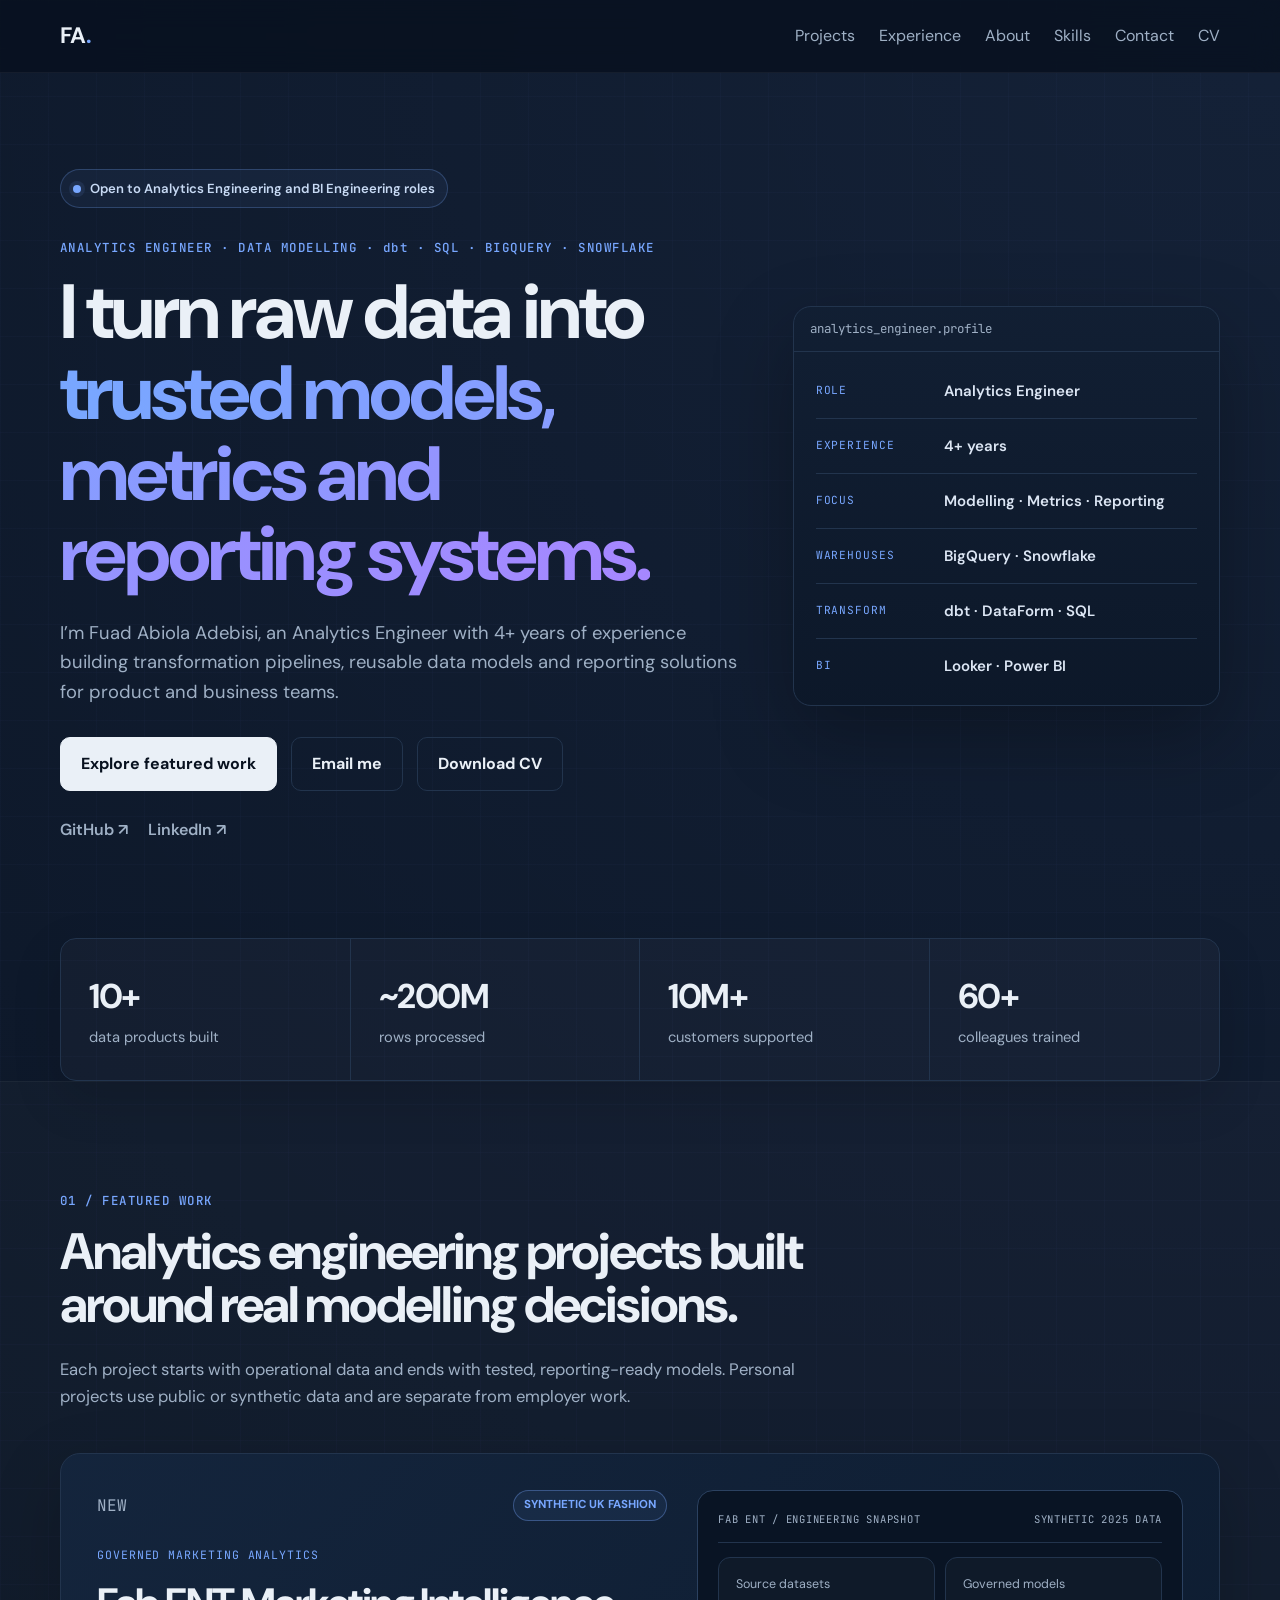
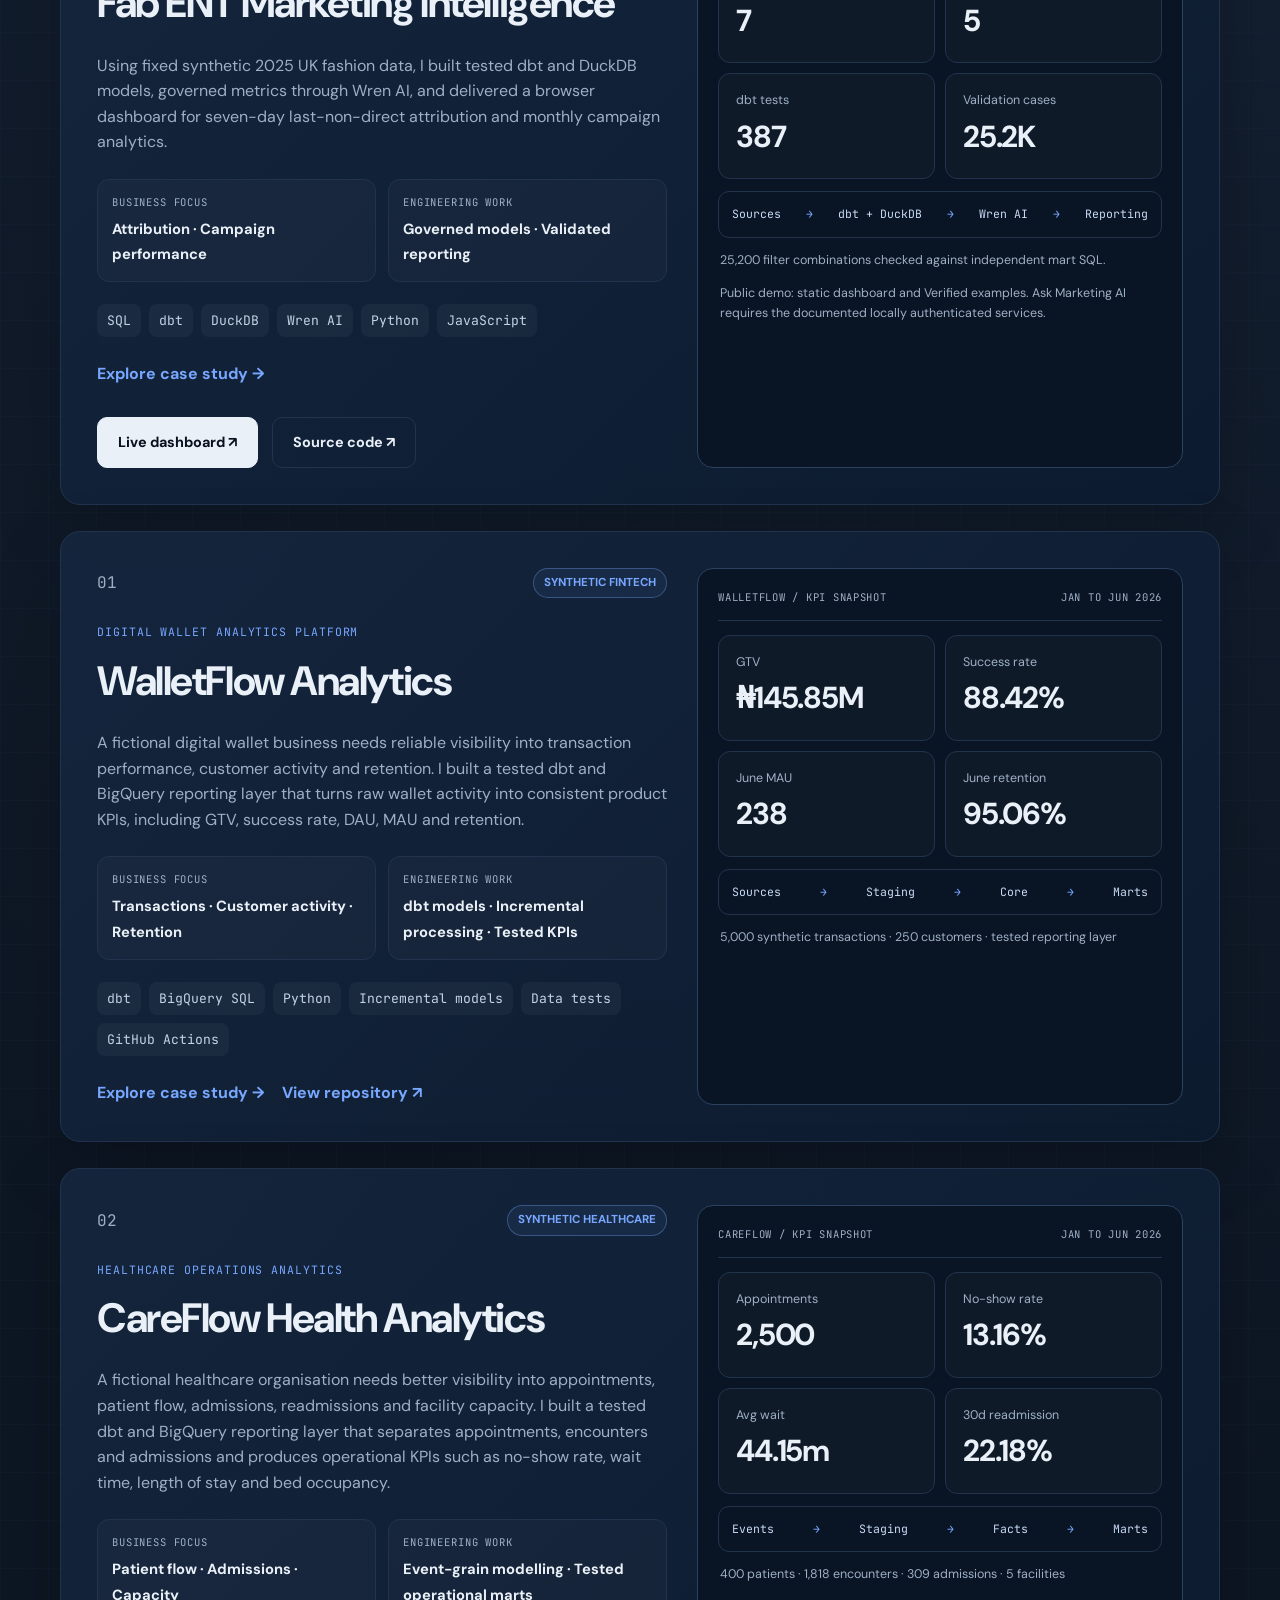
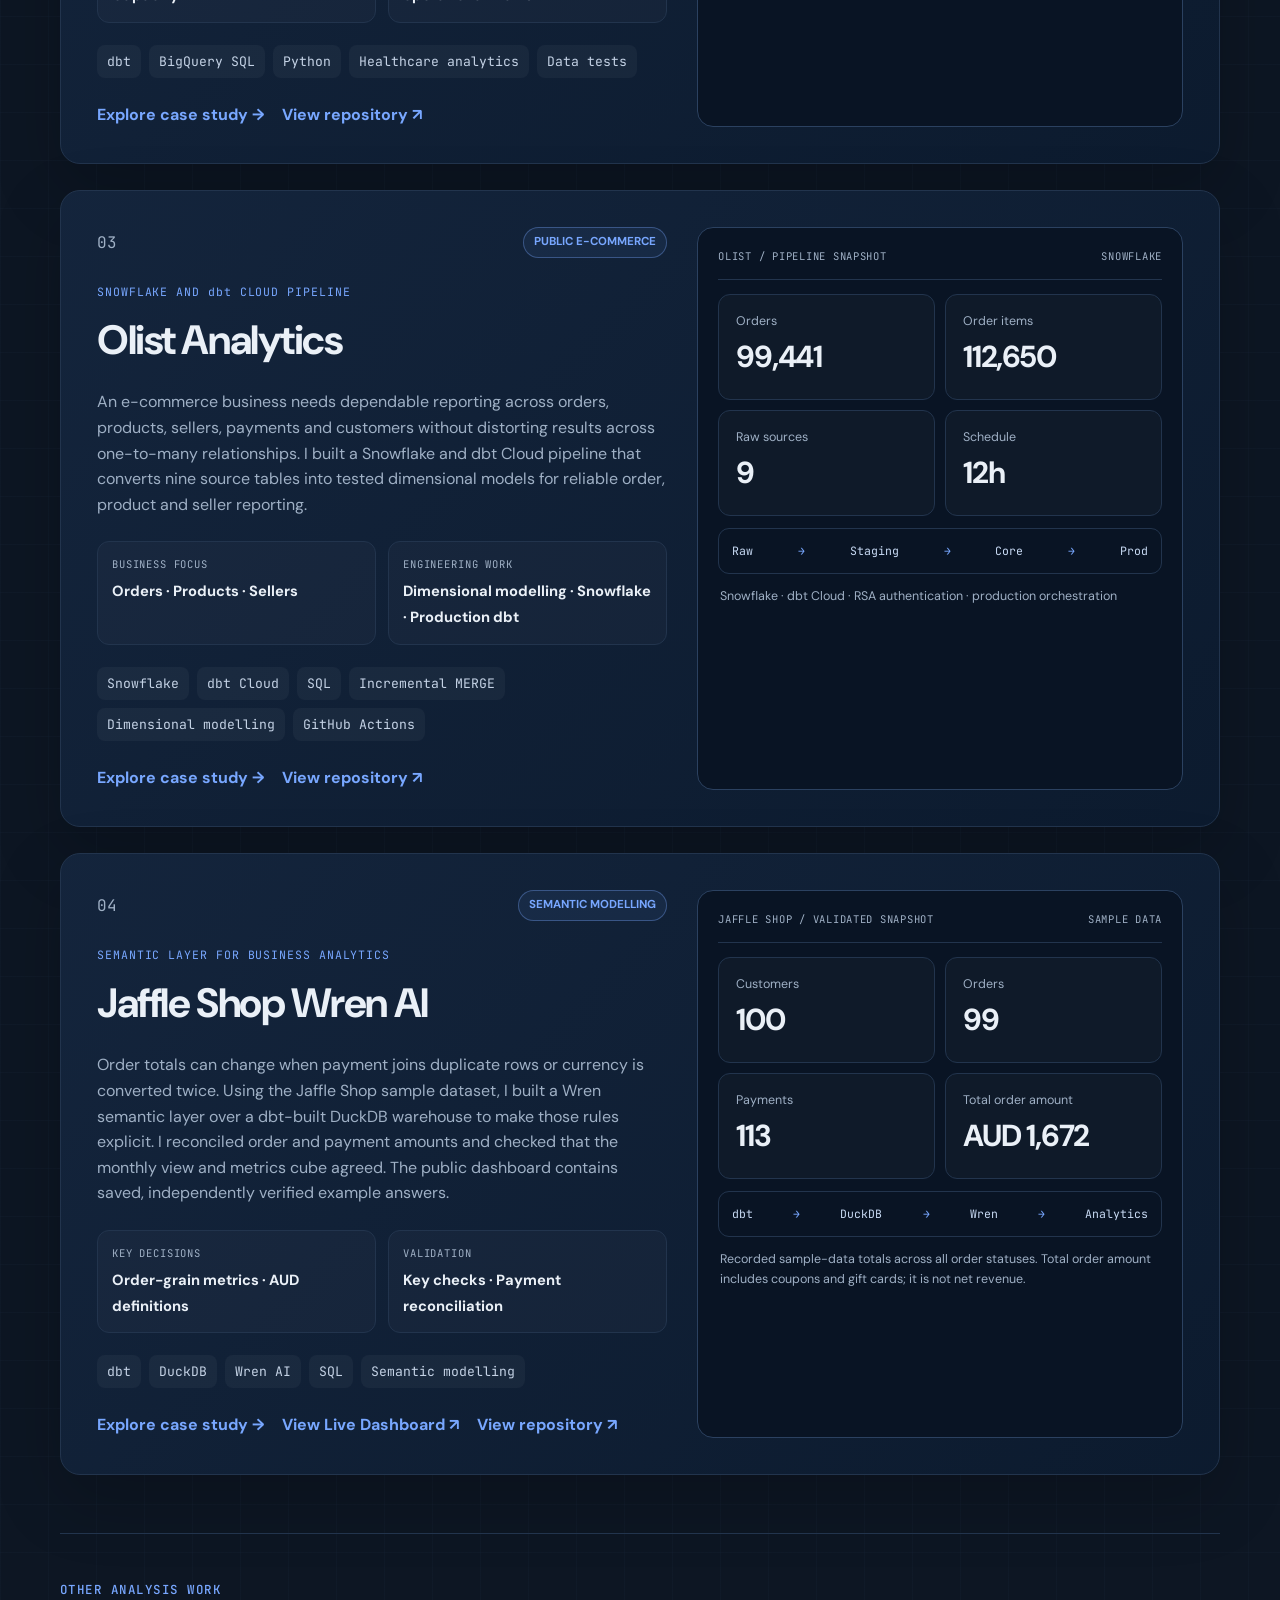
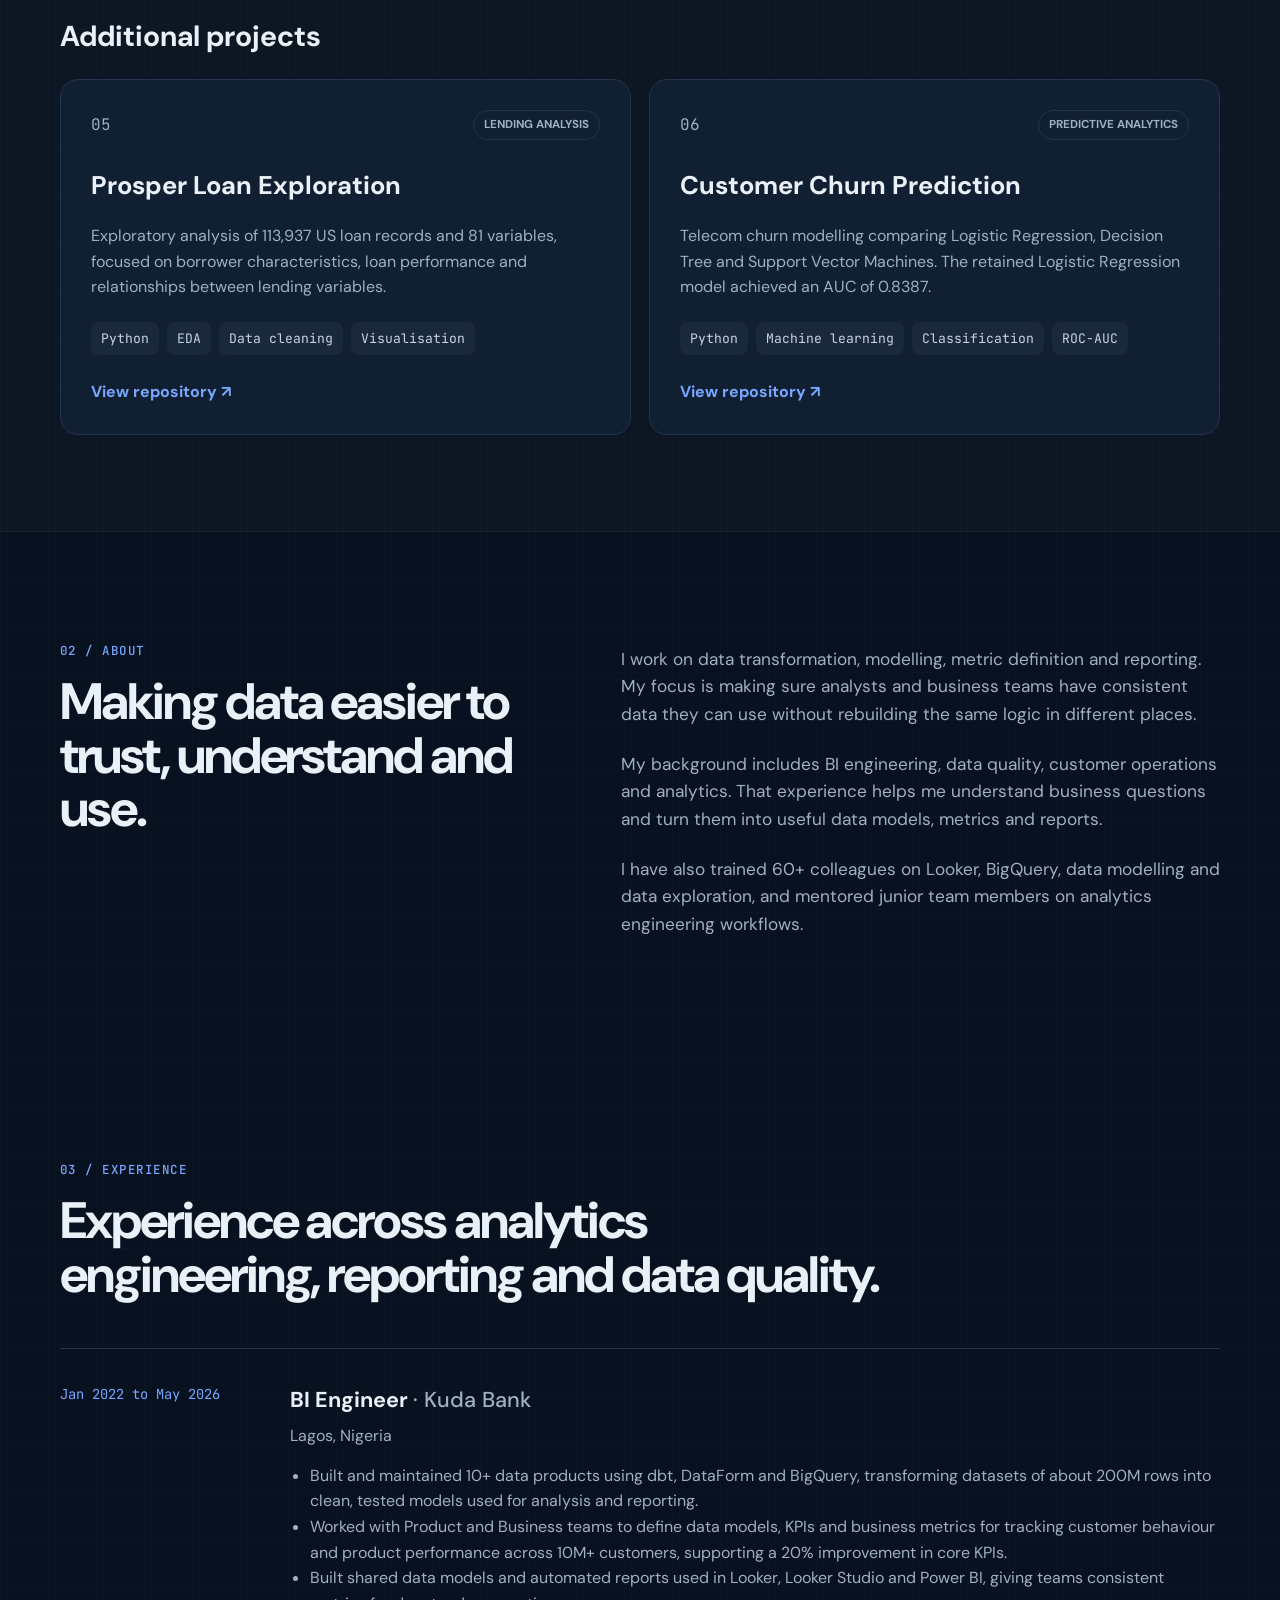
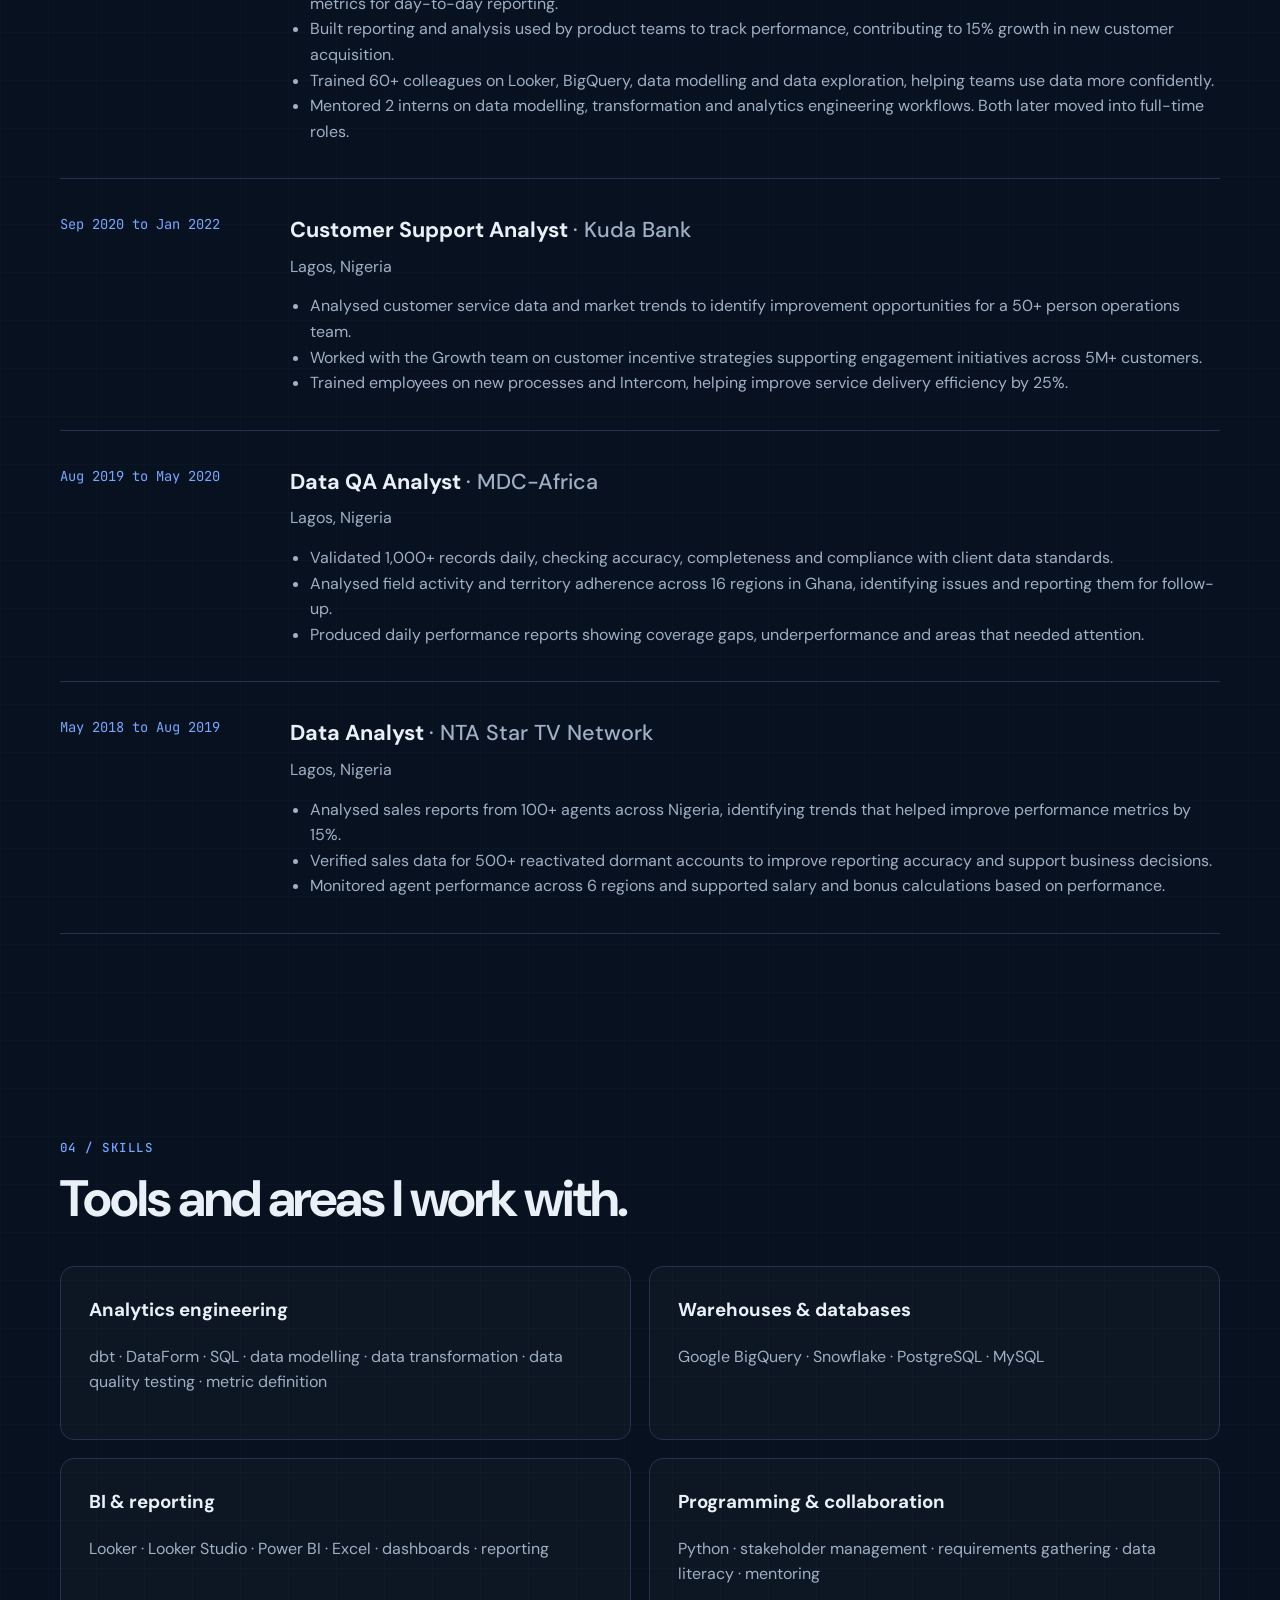
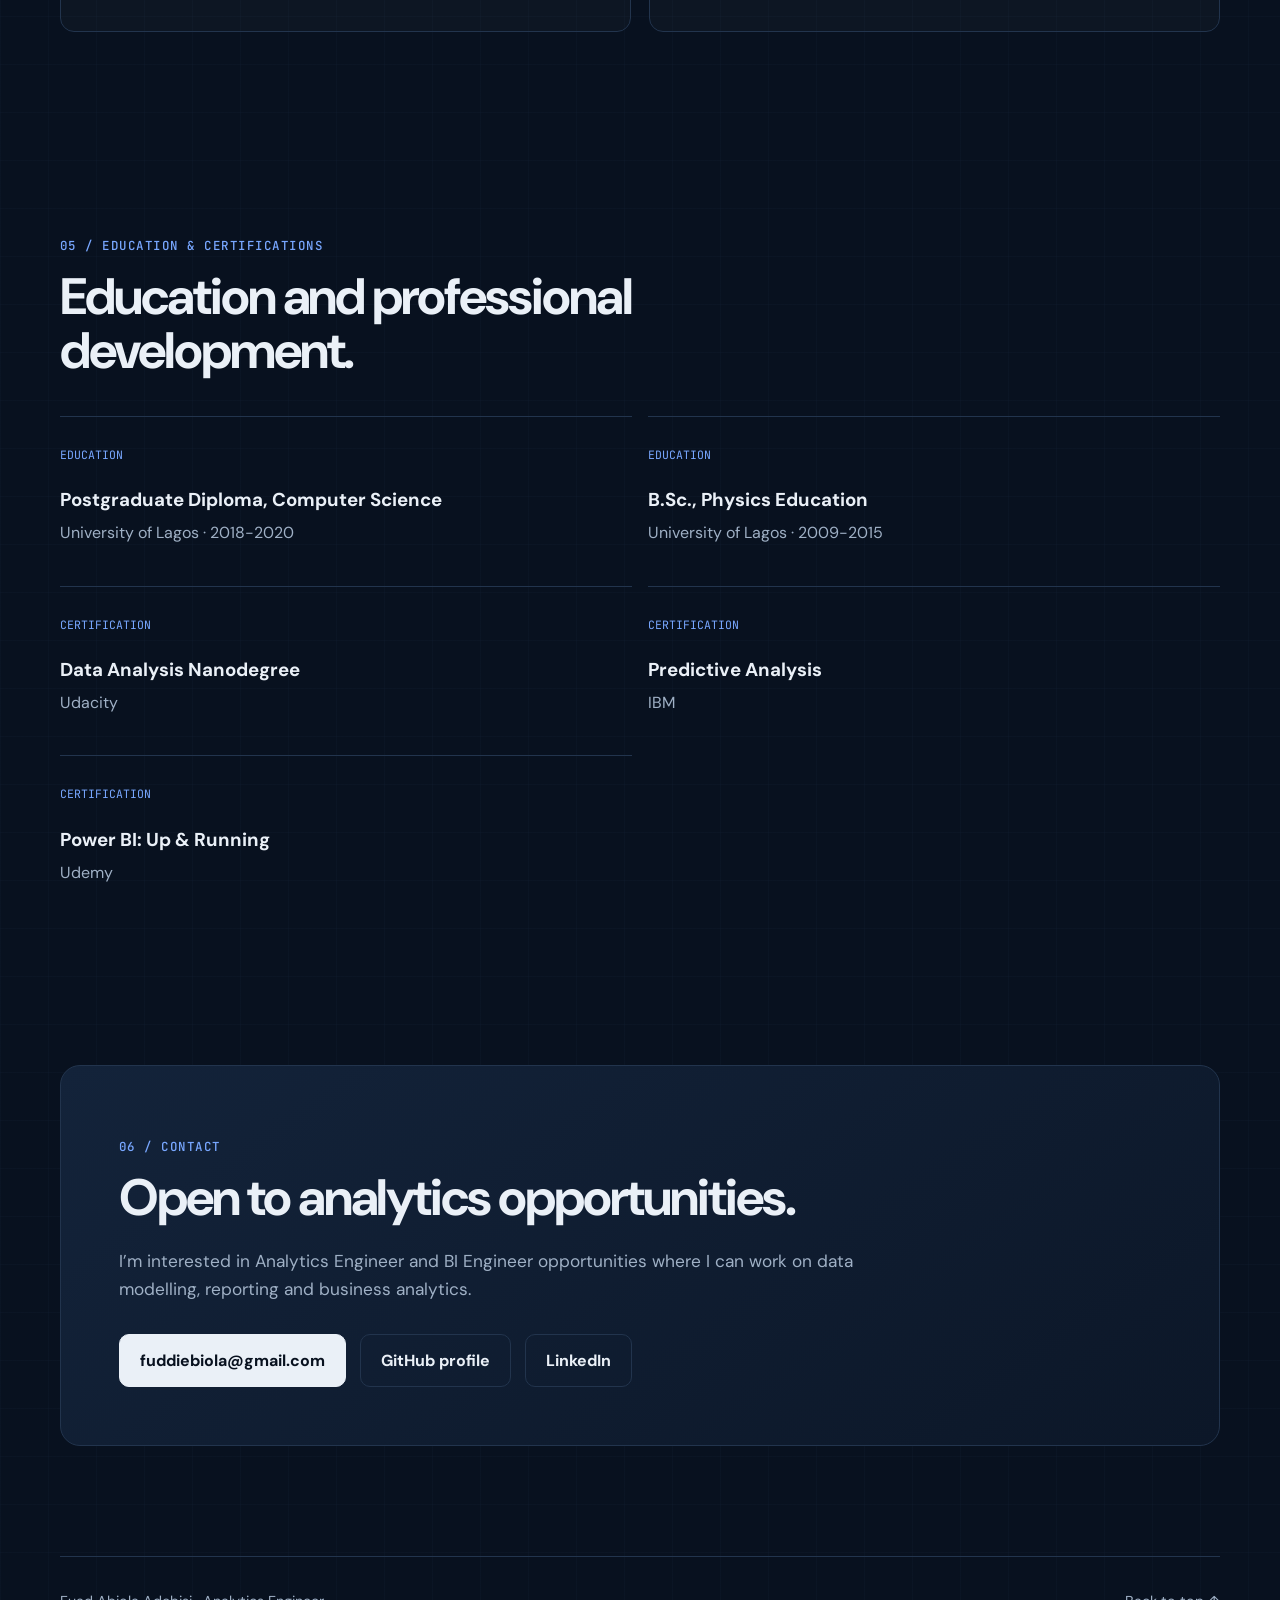
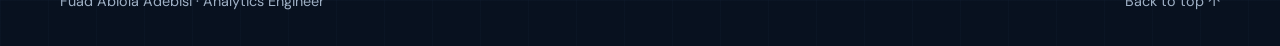
==== commit 01b6c231: "Add Fab ENT marketing intelligence case study" ====
--- a/index.html
+++ b/index.html
@@ -44,7 +44,7 @@
         </div>
         <div class="social-row">
           <a href="https://github.com/Fuddie" target="_blank" rel="noreferrer">GitHub ↗</a>
-          <a href="https://www.linkedin.com/in/FuadAdebisi" target="_blank" rel="noreferrer">LinkedIn ↗</a>
+          <a href="https://www.linkedin.com/in/fuad-adebisi/" target="_blank" rel="noreferrer">LinkedIn ↗</a>
         </div>
       </div>
 
@@ -77,6 +77,37 @@
         </div>
 
         <div class="featured-work">
+          <article class="featured-project reveal fab-project" aria-labelledby="fab-project-title">
+            <div class="featured-project-copy">
+              <div class="project-topline"><span class="project-number">NEW</span><span class="badge">SYNTHETIC UK FASHION</span></div>
+              <p class="project-kicker">GOVERNED MARKETING ANALYTICS</p>
+              <h3 id="fab-project-title">Fab ENT Marketing Intelligence</h3>
+              <p>Using fixed synthetic 2025 UK fashion data, I built tested dbt and DuckDB models, governed metrics through Wren AI, and delivered a browser dashboard for seven-day last-non-direct attribution and monthly campaign analytics.</p>
+              <div class="decision-strip">
+                <div><span>BUSINESS FOCUS</span><strong>Attribution · Campaign performance</strong></div>
+                <div><span>ENGINEERING WORK</span><strong>Governed models · Validated reporting</strong></div>
+              </div>
+              <div class="tags"><span>SQL</span><span>dbt</span><span>DuckDB</span><span>Wren AI</span><span>Python</span><span>JavaScript</span></div>
+              <div class="project-links"><a href="fab-ent.html">Explore case study →</a></div>
+              <div class="hero-actions">
+                <a class="button primary" href="https://fuddie.github.io/fab-ent-marketing-intelligence/" target="_blank" rel="noopener noreferrer">Live dashboard ↗</a>
+                <a class="button secondary" href="https://github.com/Fuddie/fab-ent-marketing-intelligence" target="_blank" rel="noopener noreferrer">Source code ↗</a>
+              </div>
+            </div>
+            <div class="project-preview" role="group" aria-label="Fab ENT engineering metric preview">
+              <div class="preview-head"><span>FAB ENT / ENGINEERING SNAPSHOT</span><span>SYNTHETIC 2025 DATA</span></div>
+              <div class="preview-kpis">
+                <div><span>Source datasets</span><strong>7</strong></div>
+                <div><span>Governed models</span><strong>5</strong></div>
+                <div><span>dbt tests</span><strong>387</strong></div>
+                <div><span>Validation cases</span><strong>25.2K</strong></div>
+              </div>
+              <div class="pipeline-preview"><span>Sources</span><i aria-hidden="true">&rarr;</i><span>dbt + DuckDB</span><i aria-hidden="true">&rarr;</i><span>Wren AI</span><i aria-hidden="true">&rarr;</i><span>Reporting</span></div>
+              <p class="preview-note">25,200 filter combinations checked against independent mart SQL.</p>
+              <p class="preview-note">Public demo: static dashboard and Verified examples. Ask Marketing AI requires the documented locally authenticated services.</p>
+            </div>
+          </article>
+
           <article class="featured-project reveal">
             <div class="featured-project-copy">
               <div class="project-topline"><span class="project-number">01</span><span class="badge">SYNTHETIC FINTECH</span></div>
--- a/styles.css
+++ b/styles.css
@@ -9,6 +9,11 @@
   --accent-2: #a687ff;
   --max: 1160px;
 }
+
+/* Fab ENT reuses the shared portfolio and case-study components. */
+.fab-case .skill-card p { color: var(--muted); }
+.fab-project .button { font-size: .9rem; }
+.fab-case .hero-actions .button { min-height: 44px; }
 
 * { box-sizing: border-box; }
 html { scroll-behavior: smooth; }
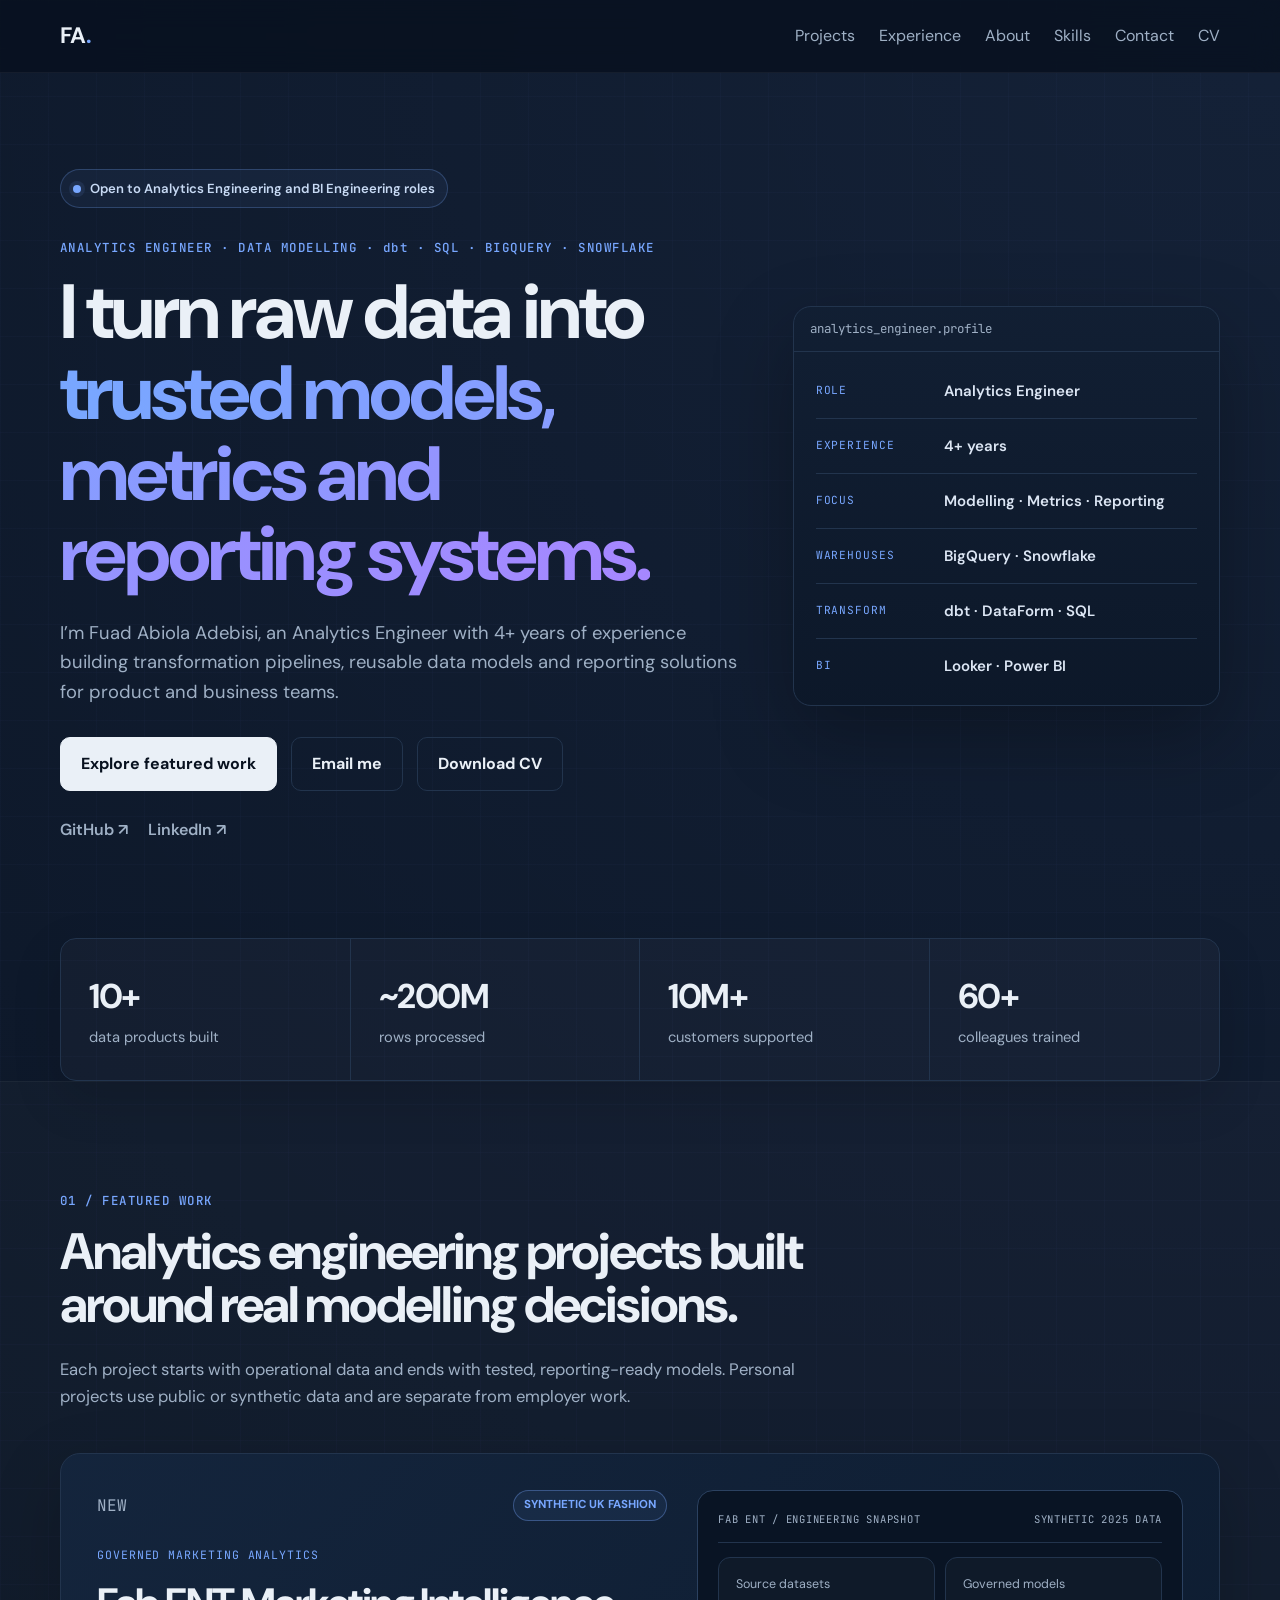
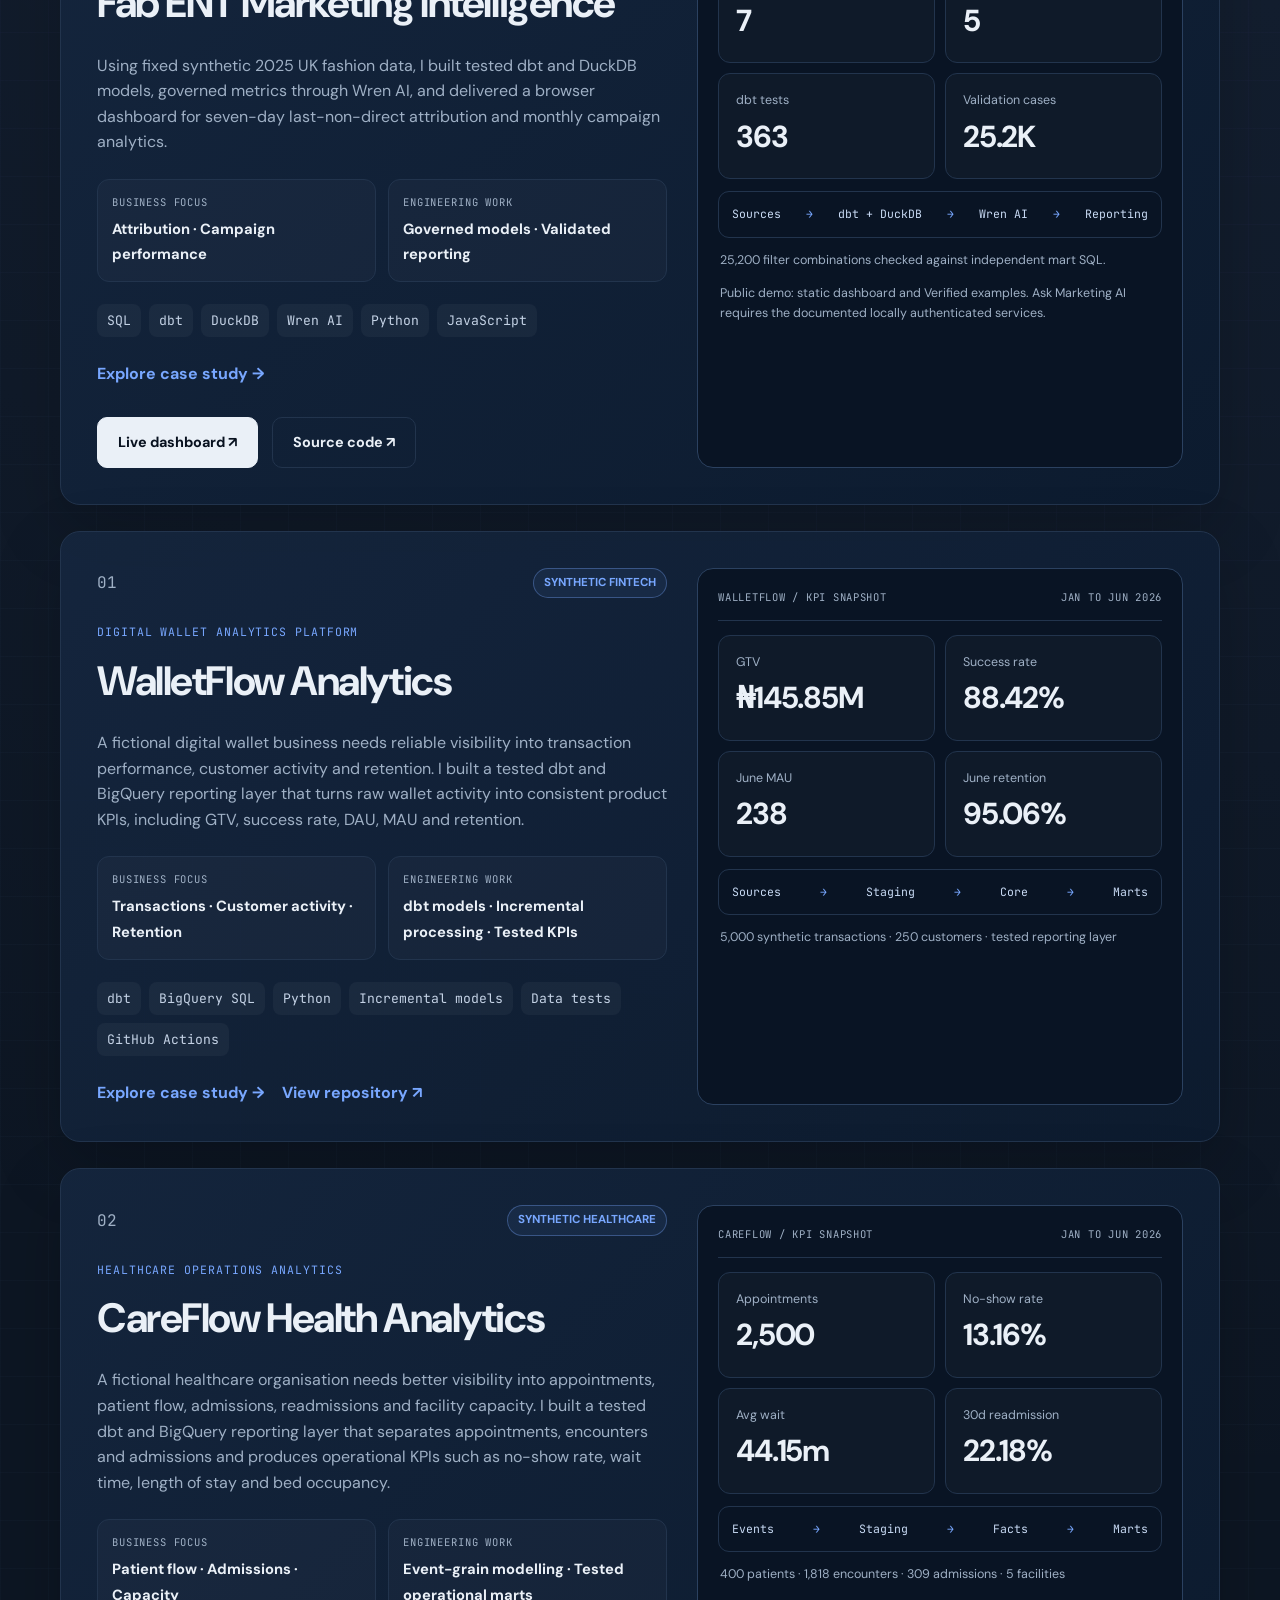
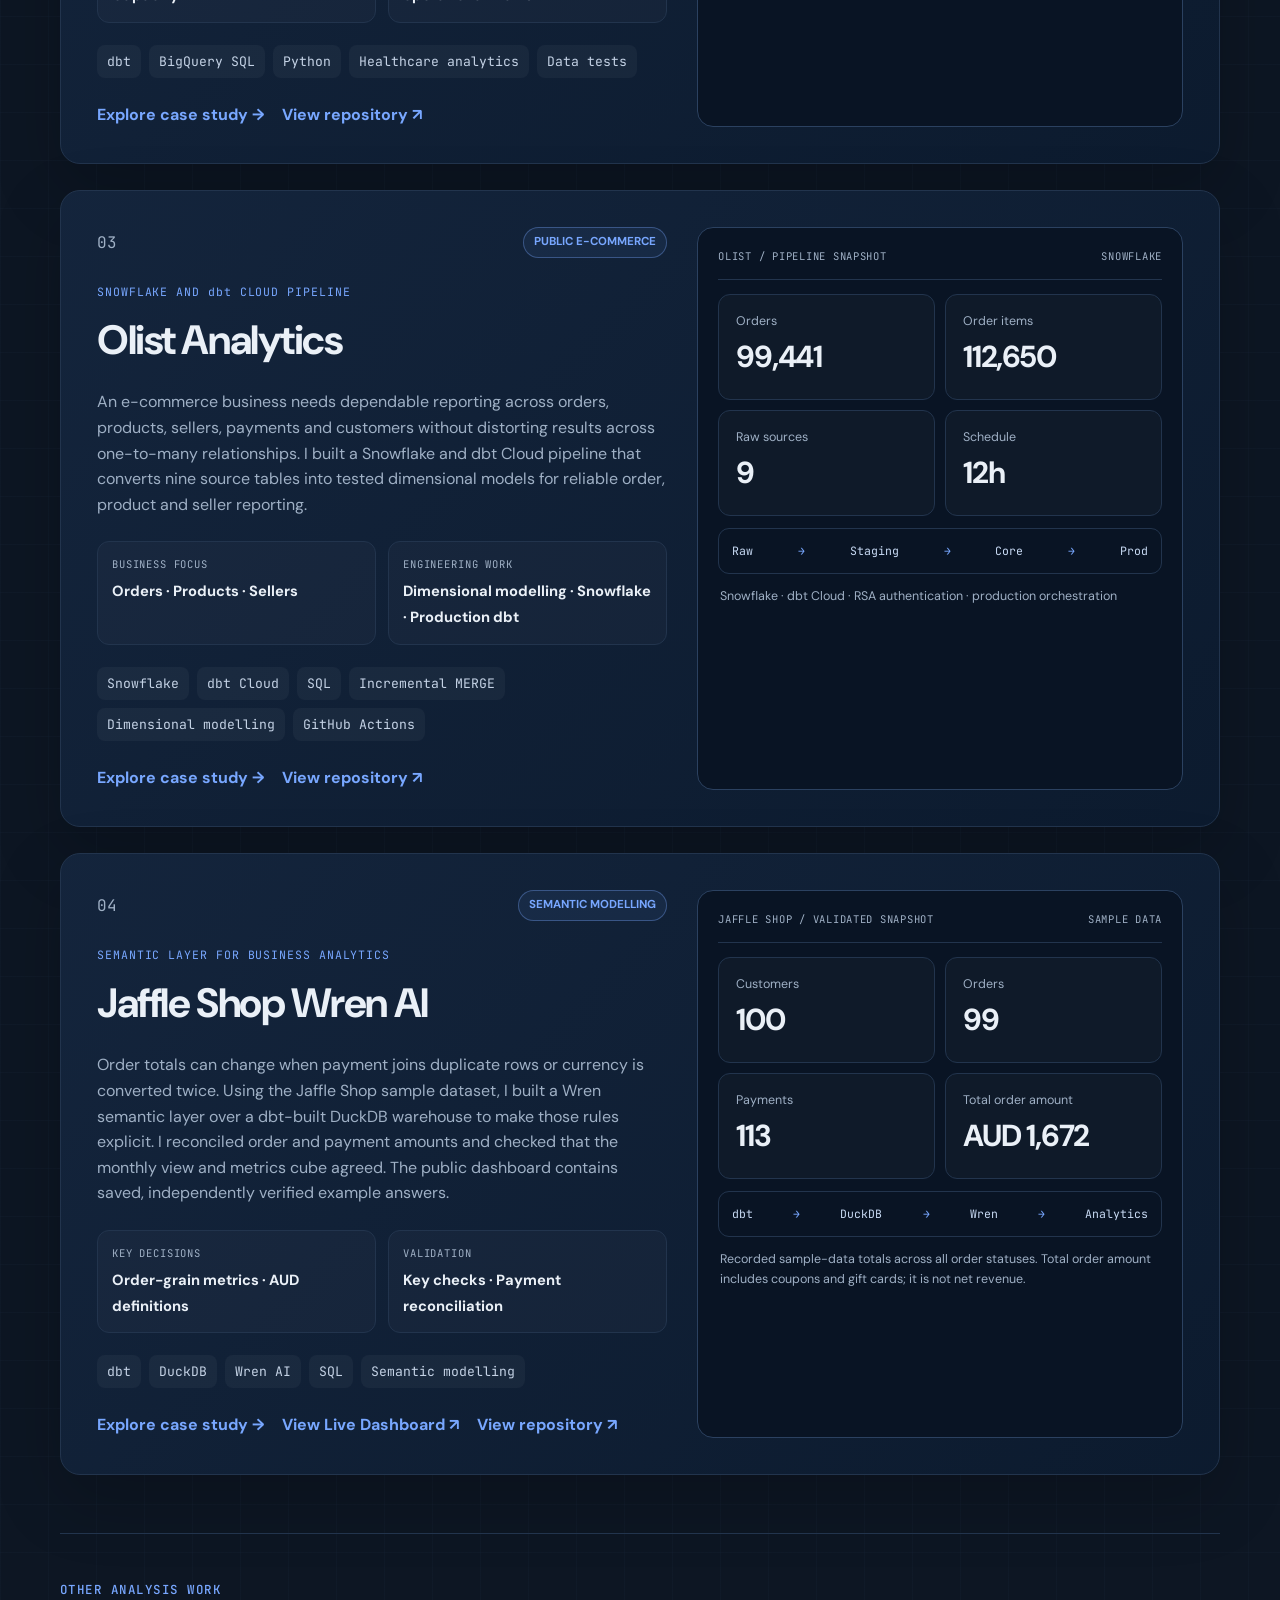
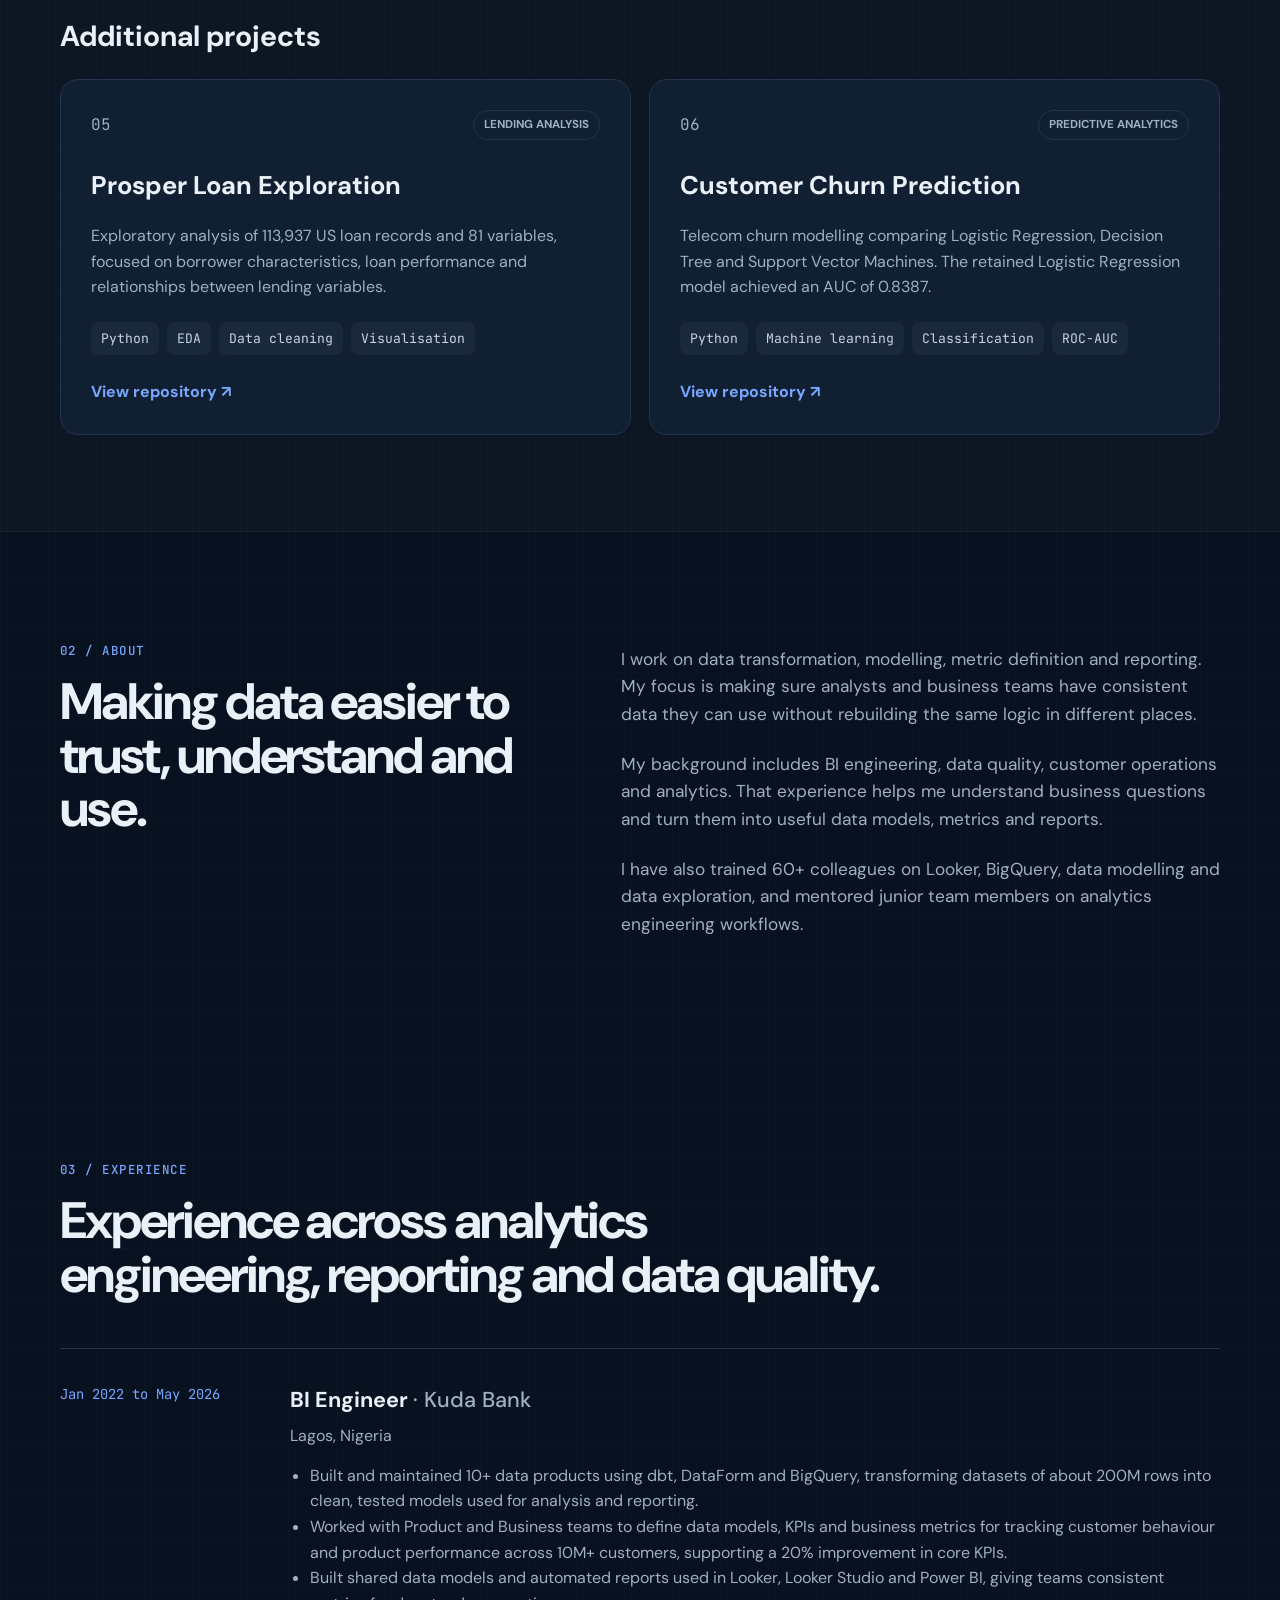
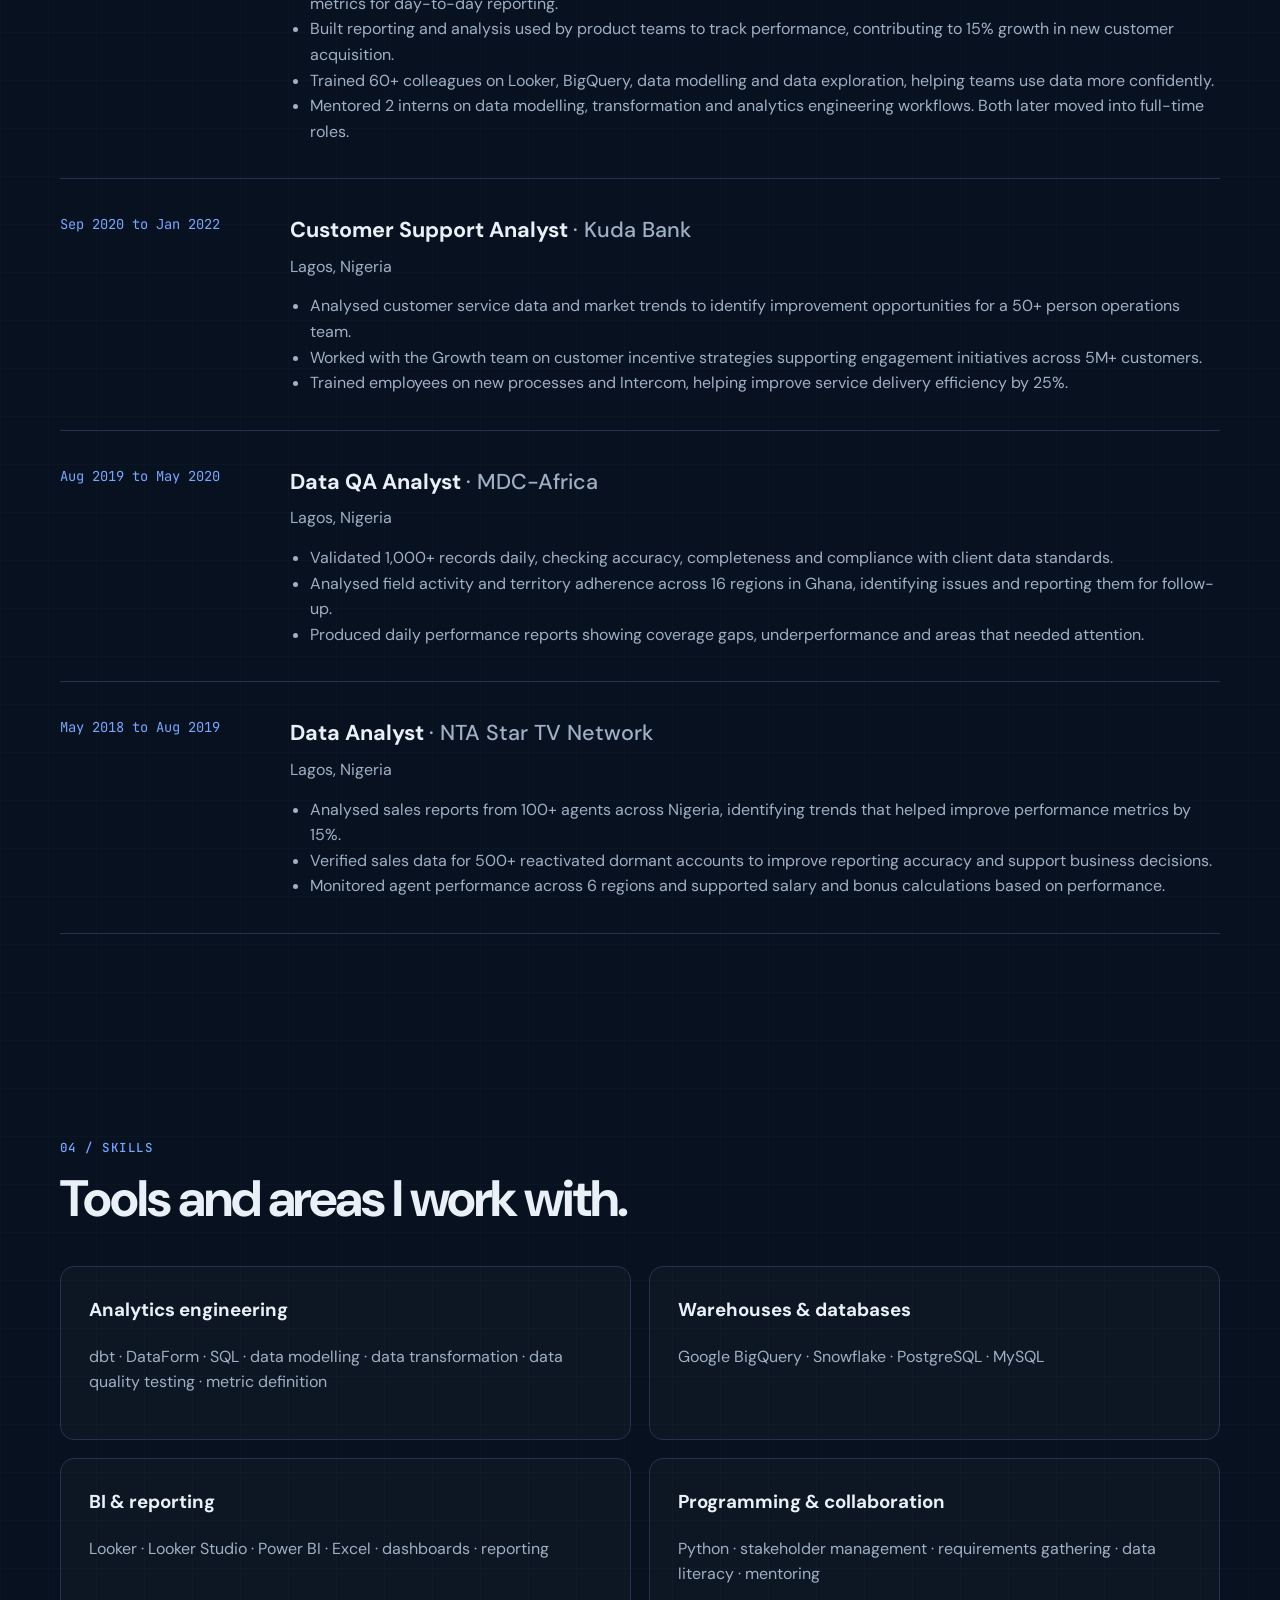
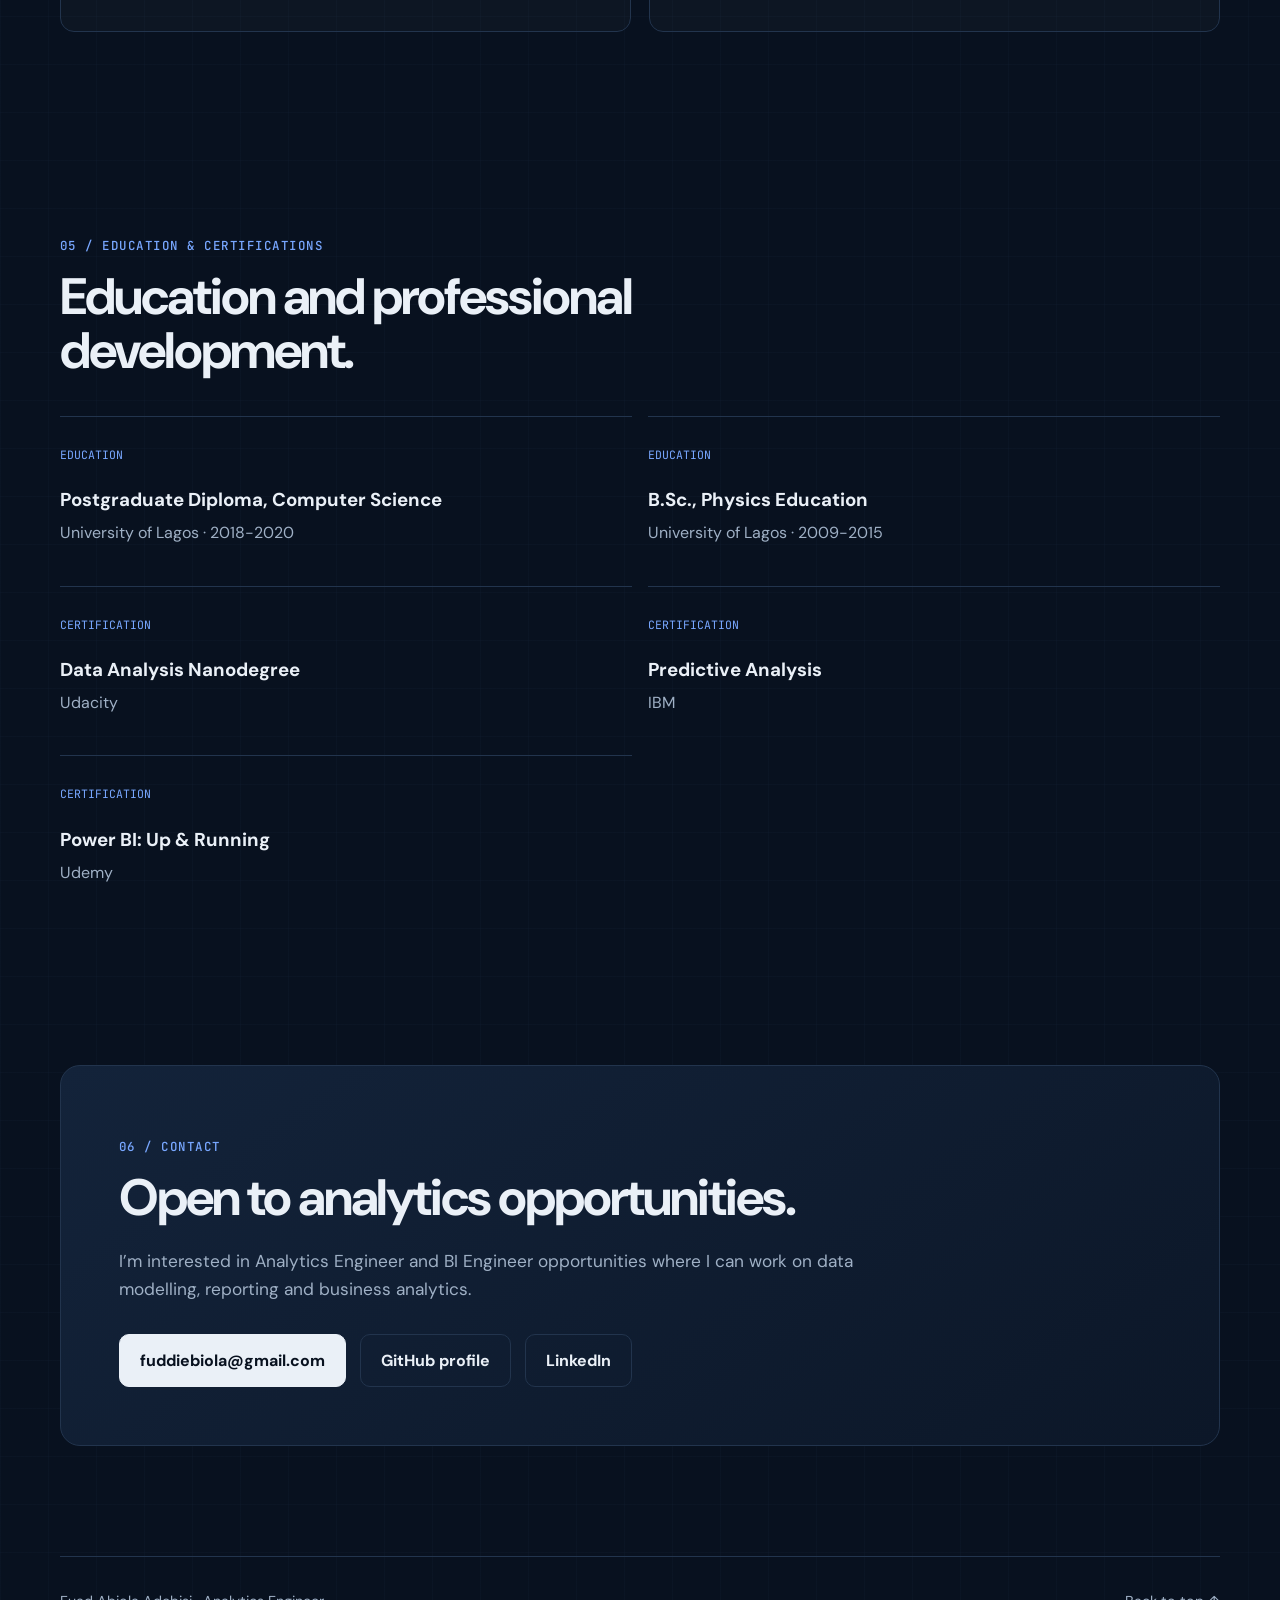
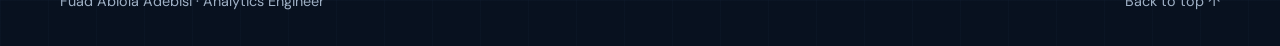
==== commit 91f01f3f: "Correct Fab ENT dbt test count" ====
--- a/index.html
+++ b/index.html
@@ -99,7 +99,7 @@
               <div class="preview-kpis">
                 <div><span>Source datasets</span><strong>7</strong></div>
                 <div><span>Governed models</span><strong>5</strong></div>
-                <div><span>dbt tests</span><strong>387</strong></div>
+                <div><span>dbt tests</span><strong>363</strong></div>
                 <div><span>Validation cases</span><strong>25.2K</strong></div>
               </div>
               <div class="pipeline-preview"><span>Sources</span><i aria-hidden="true">&rarr;</i><span>dbt + DuckDB</span><i aria-hidden="true">&rarr;</i><span>Wren AI</span><i aria-hidden="true">&rarr;</i><span>Reporting</span></div>
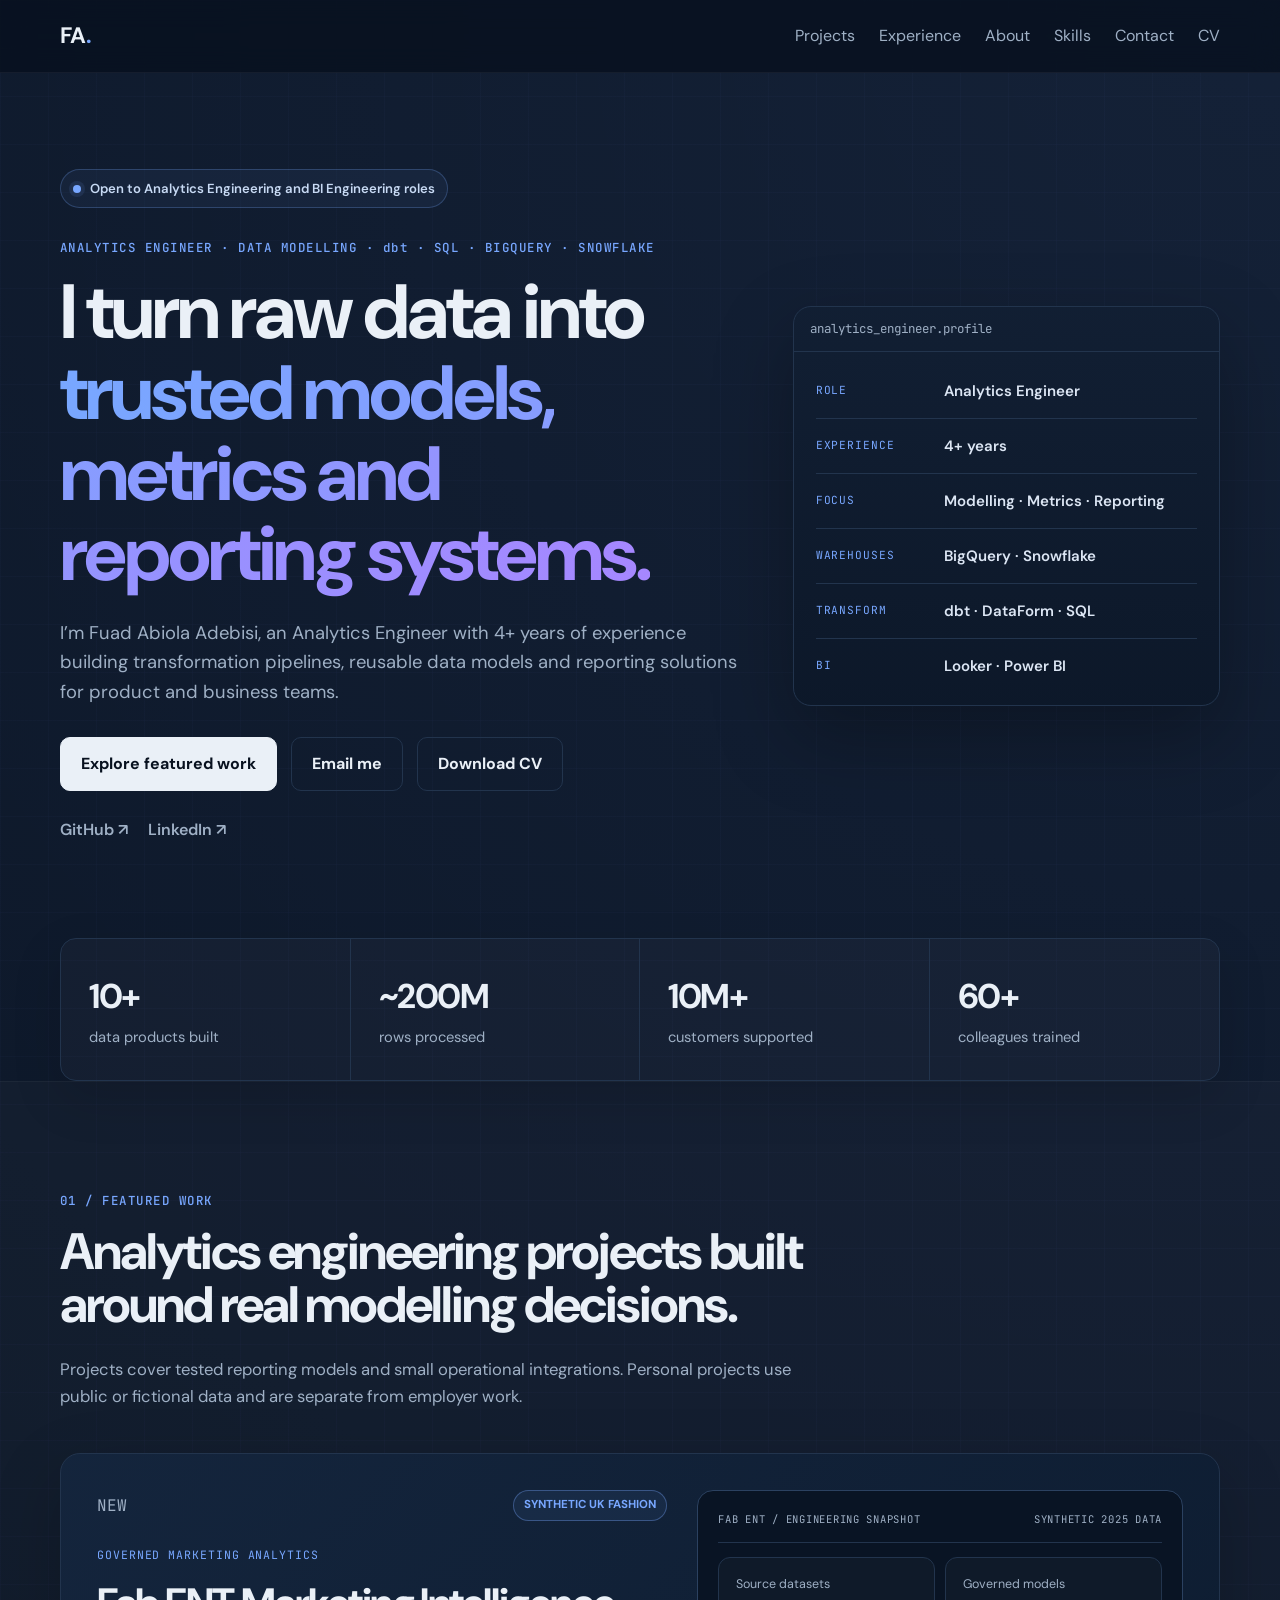
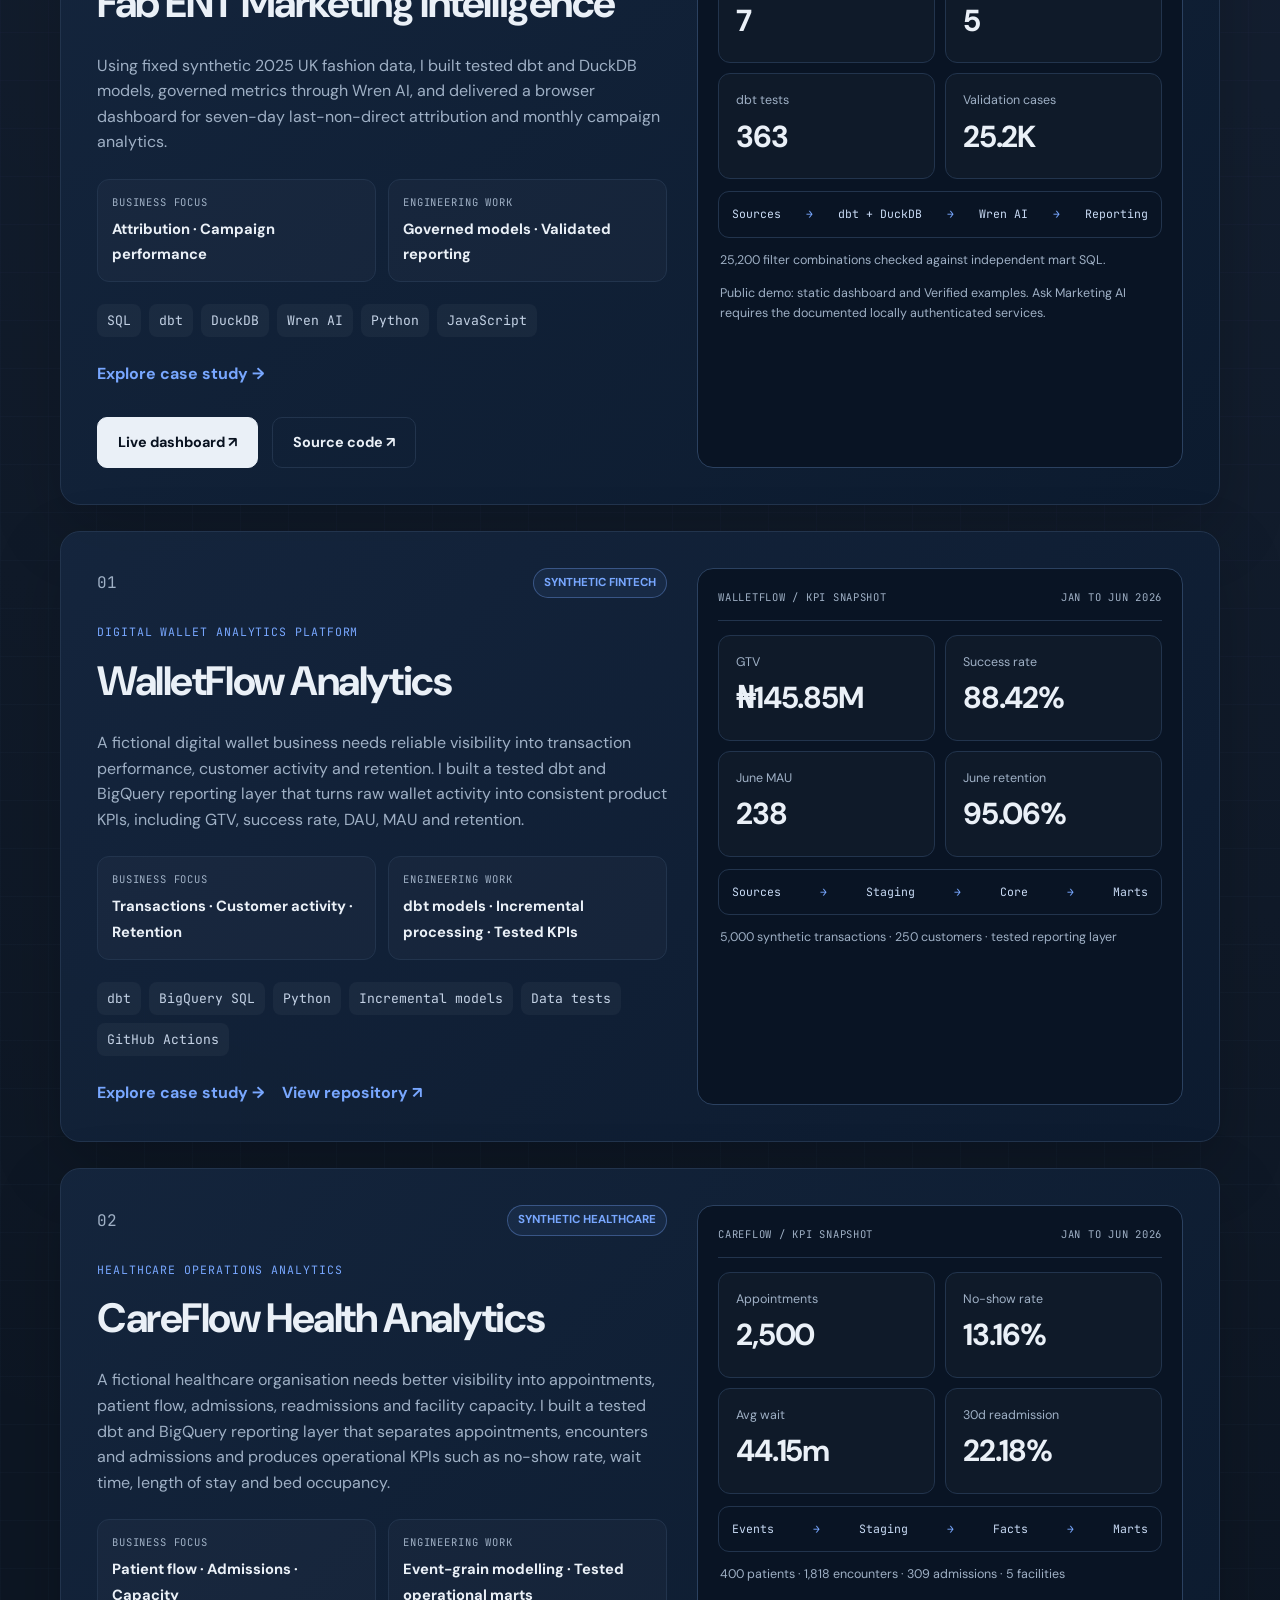
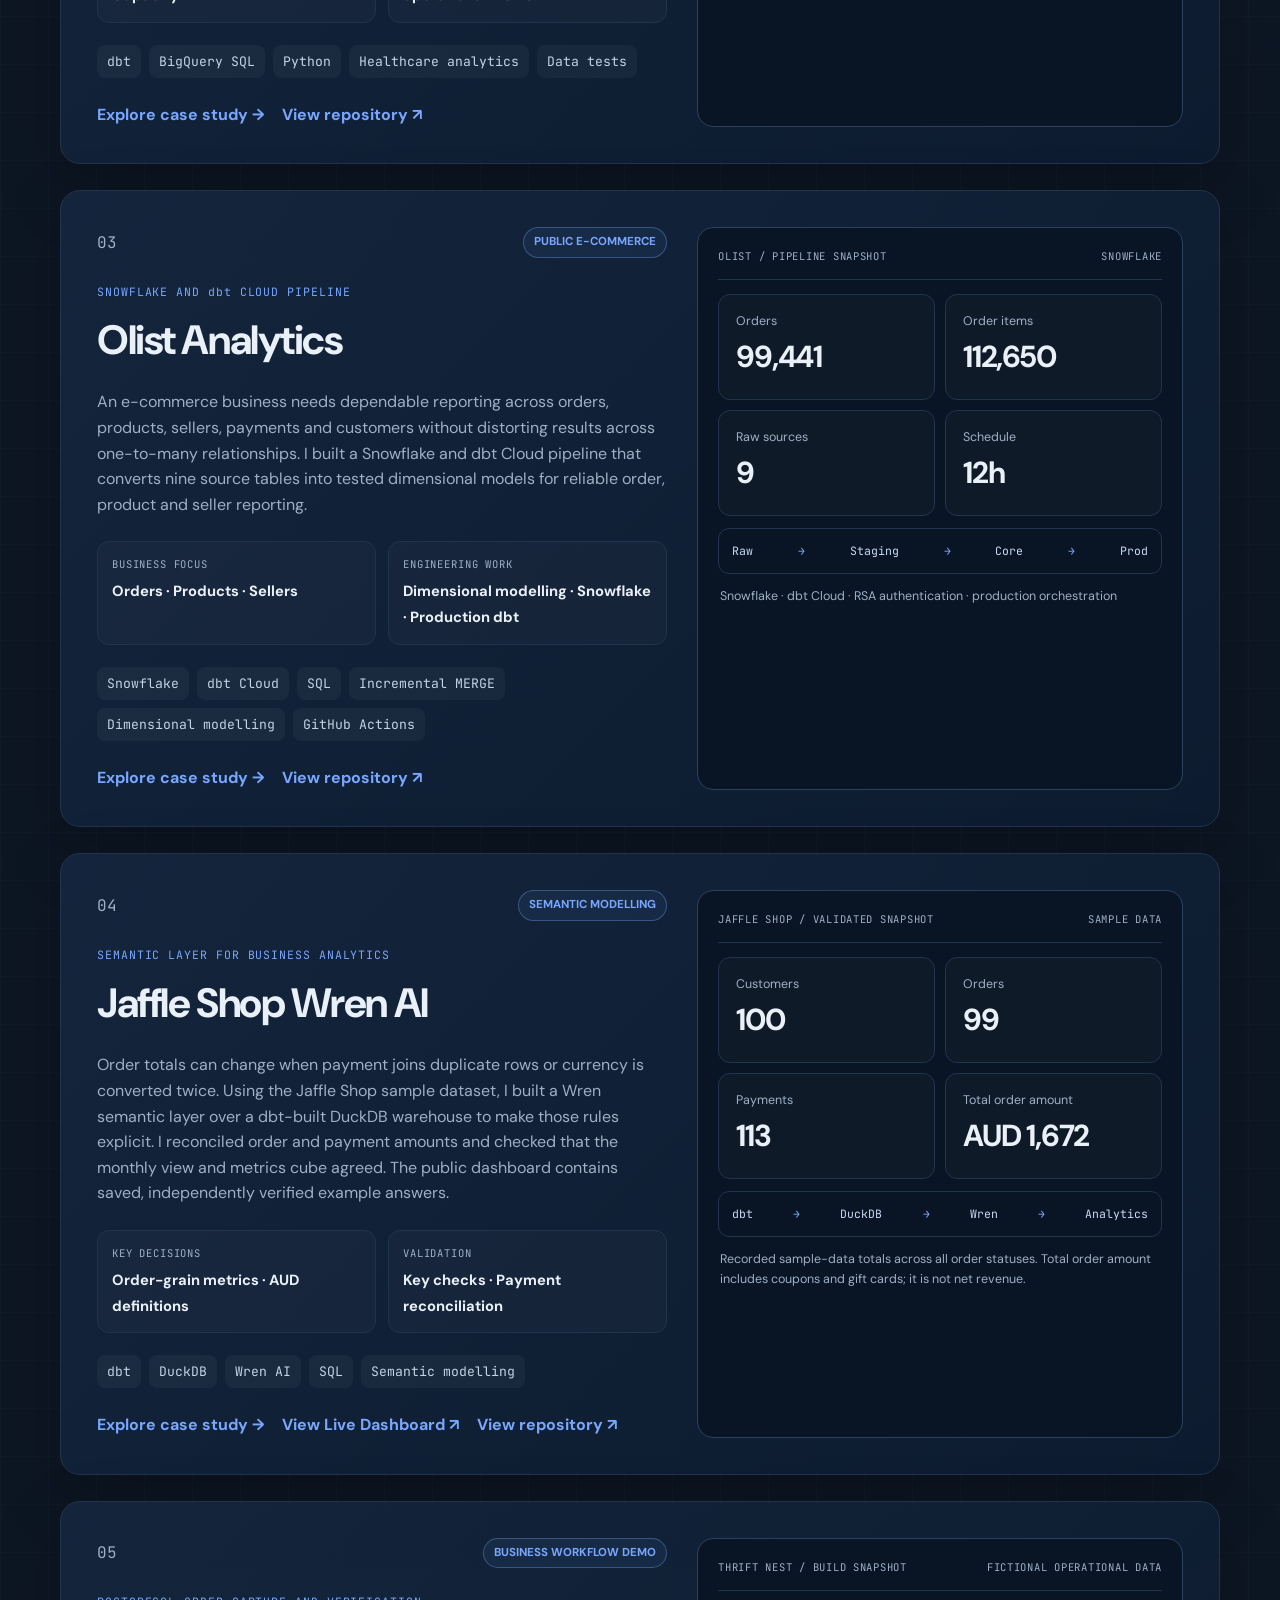
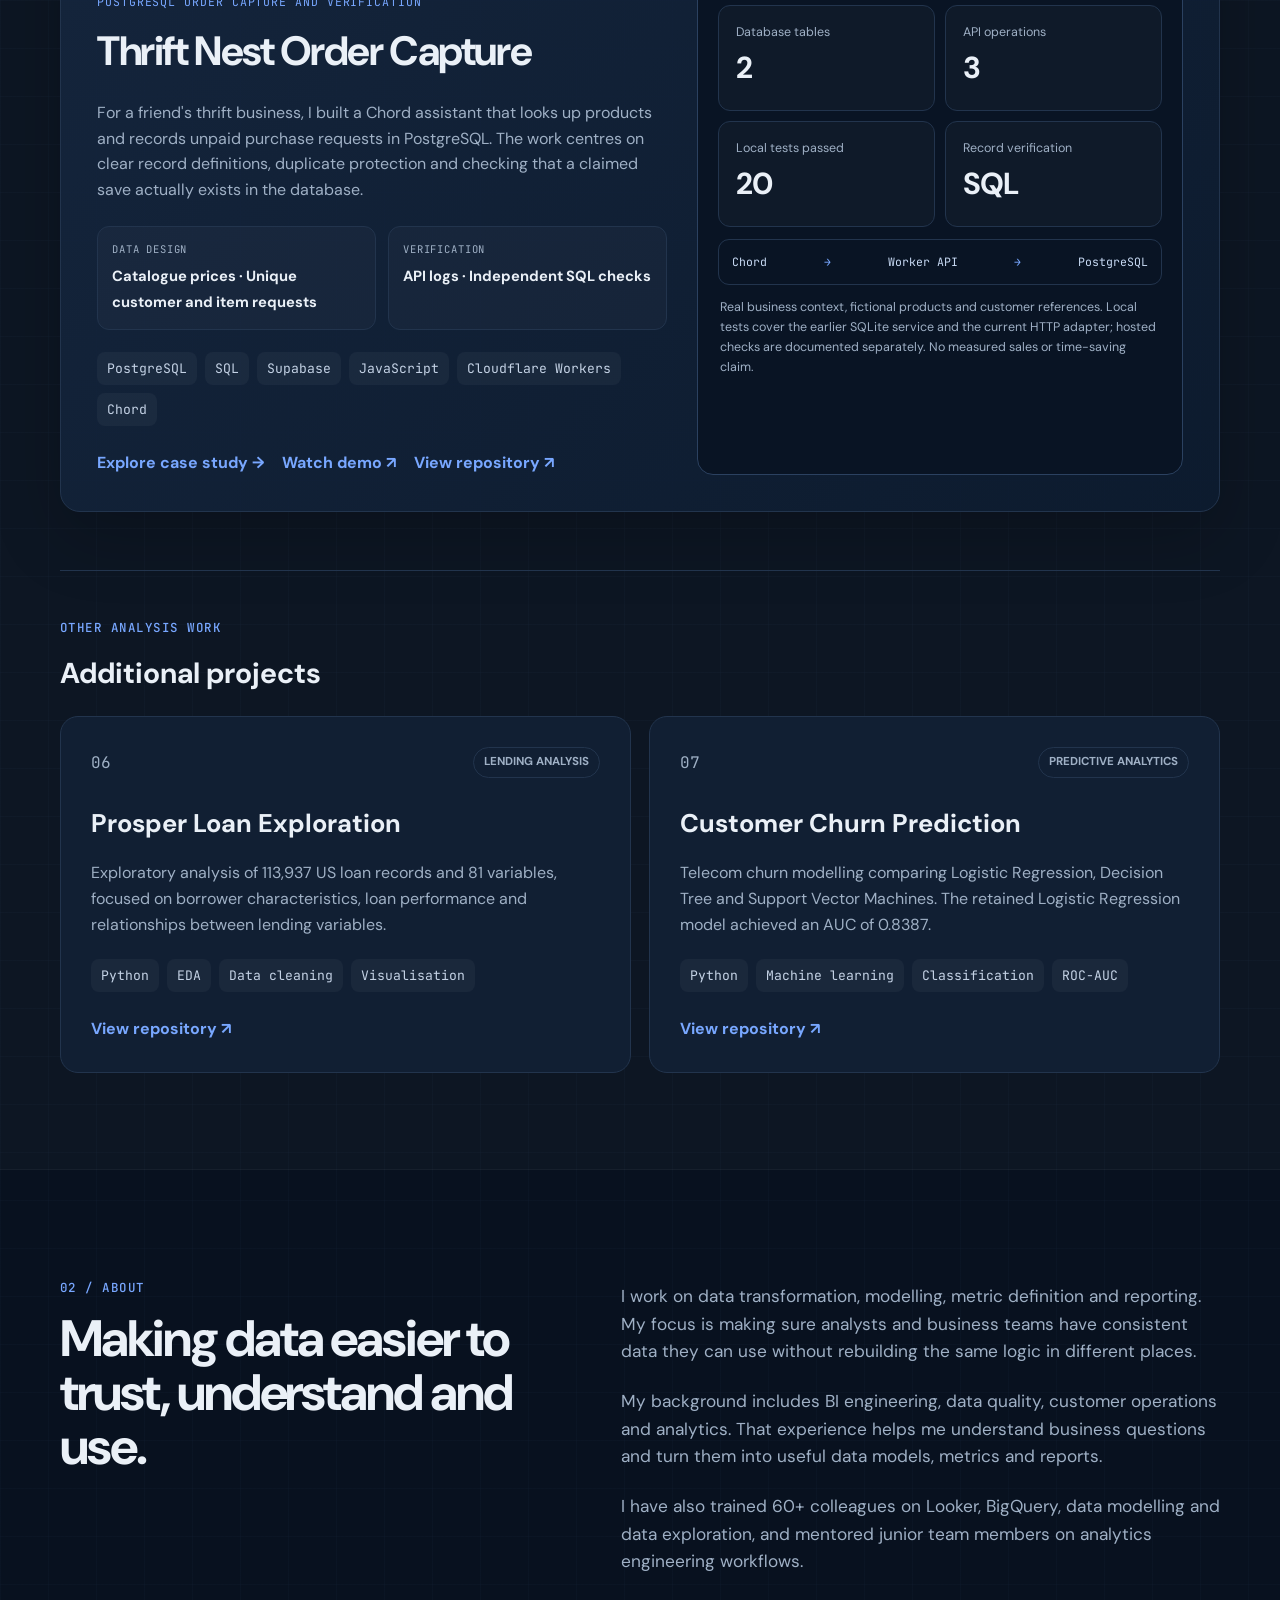
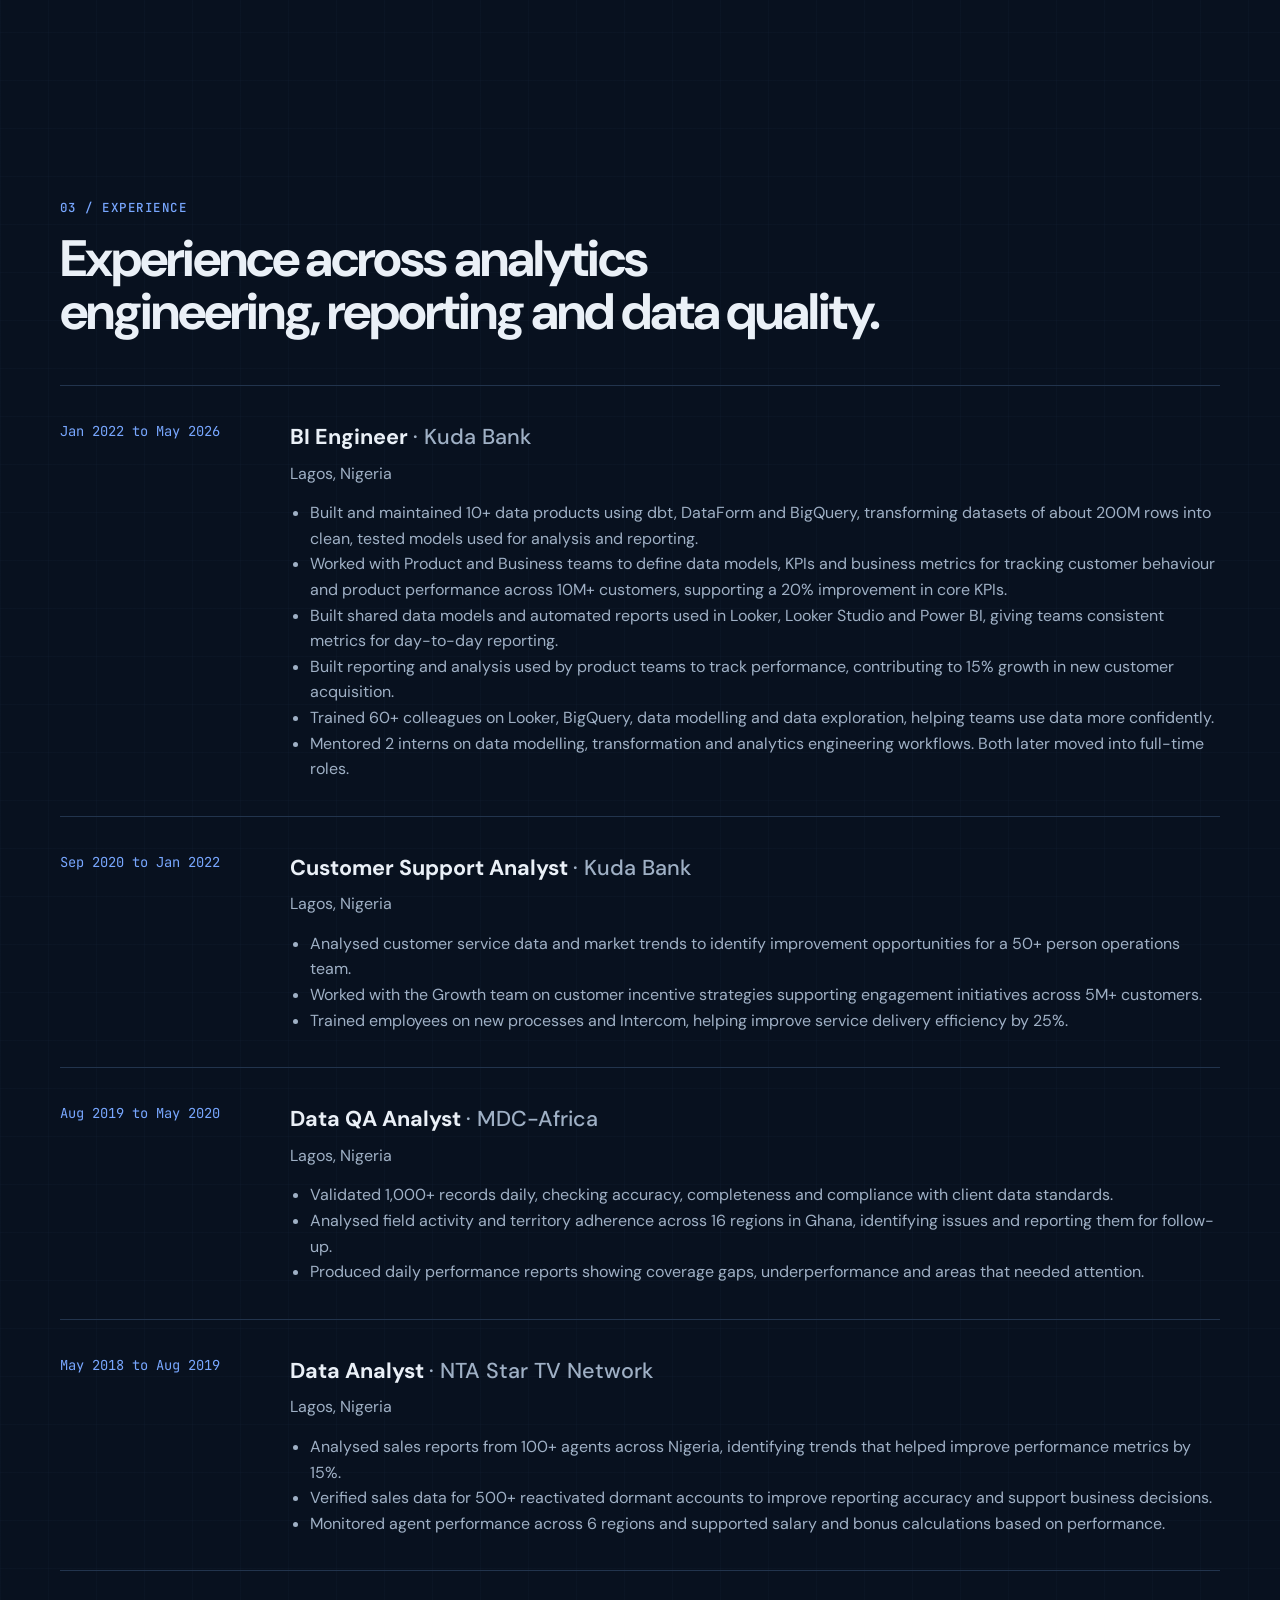
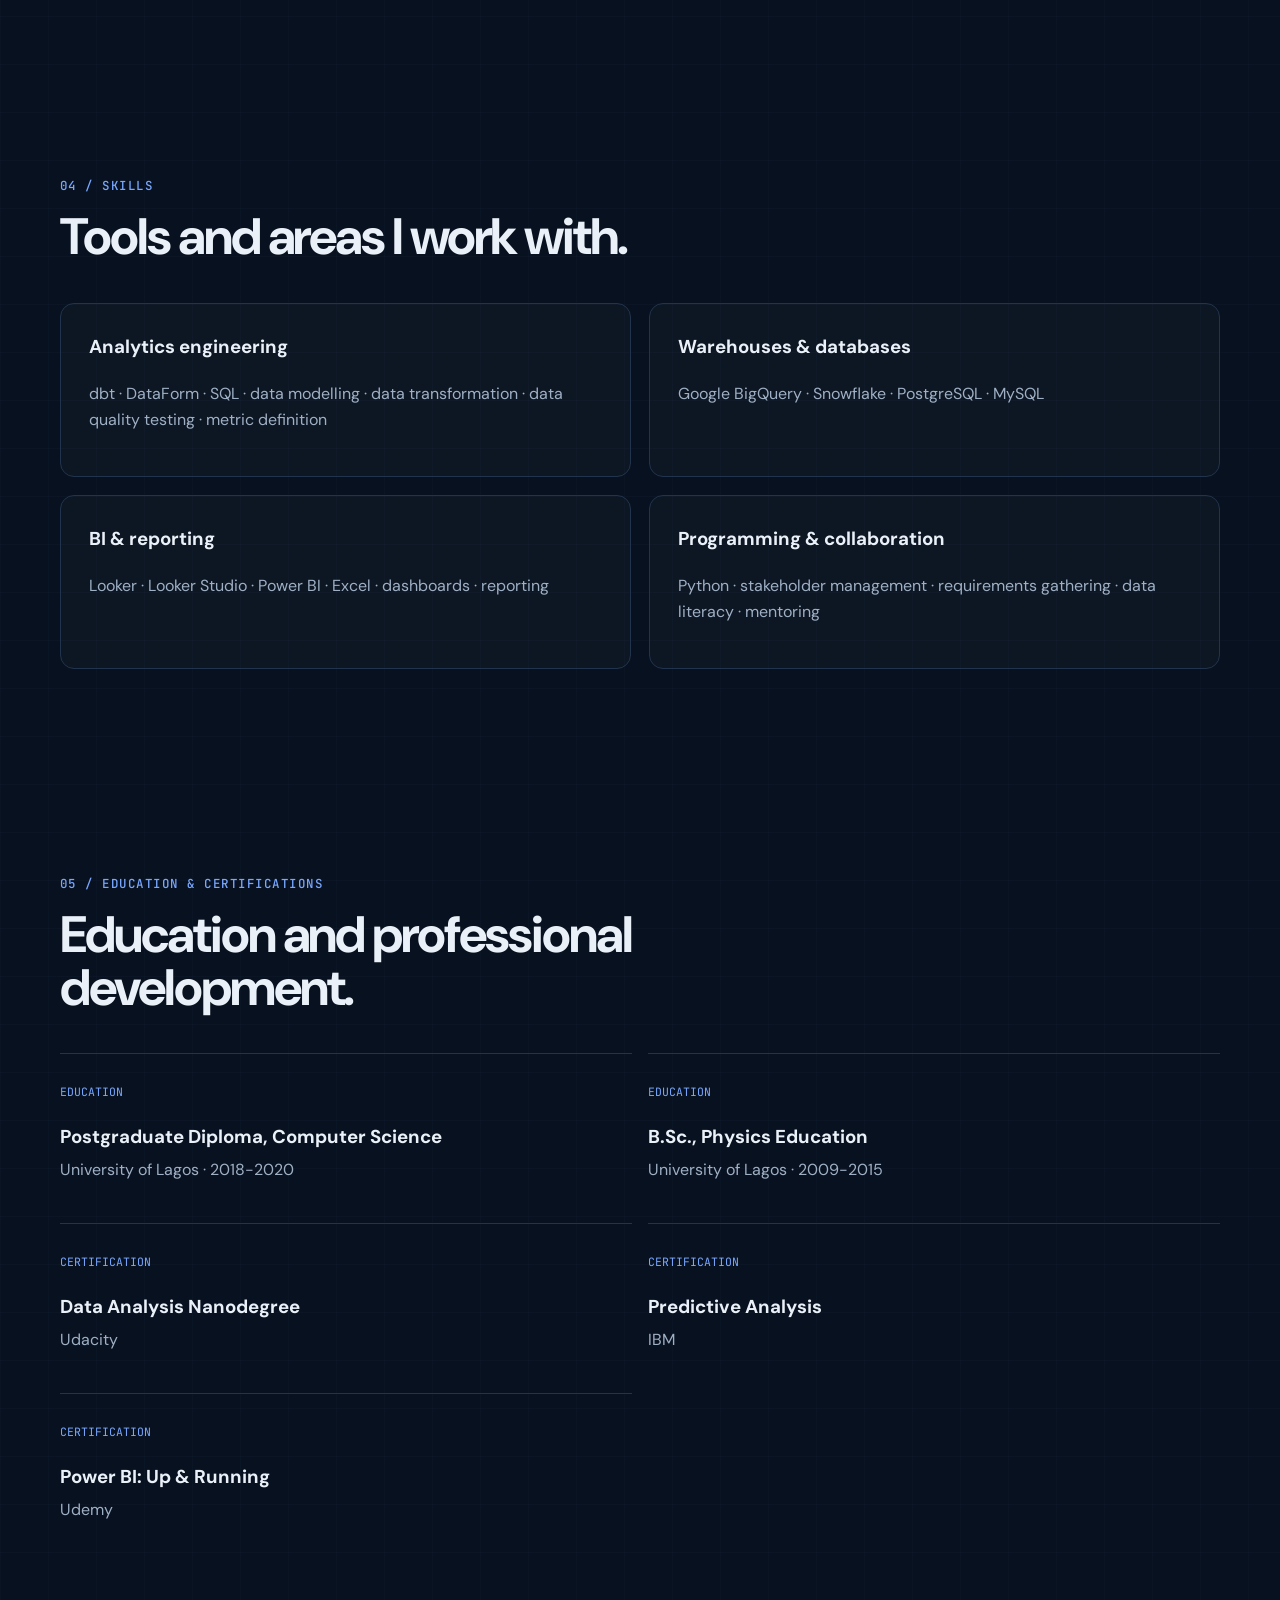
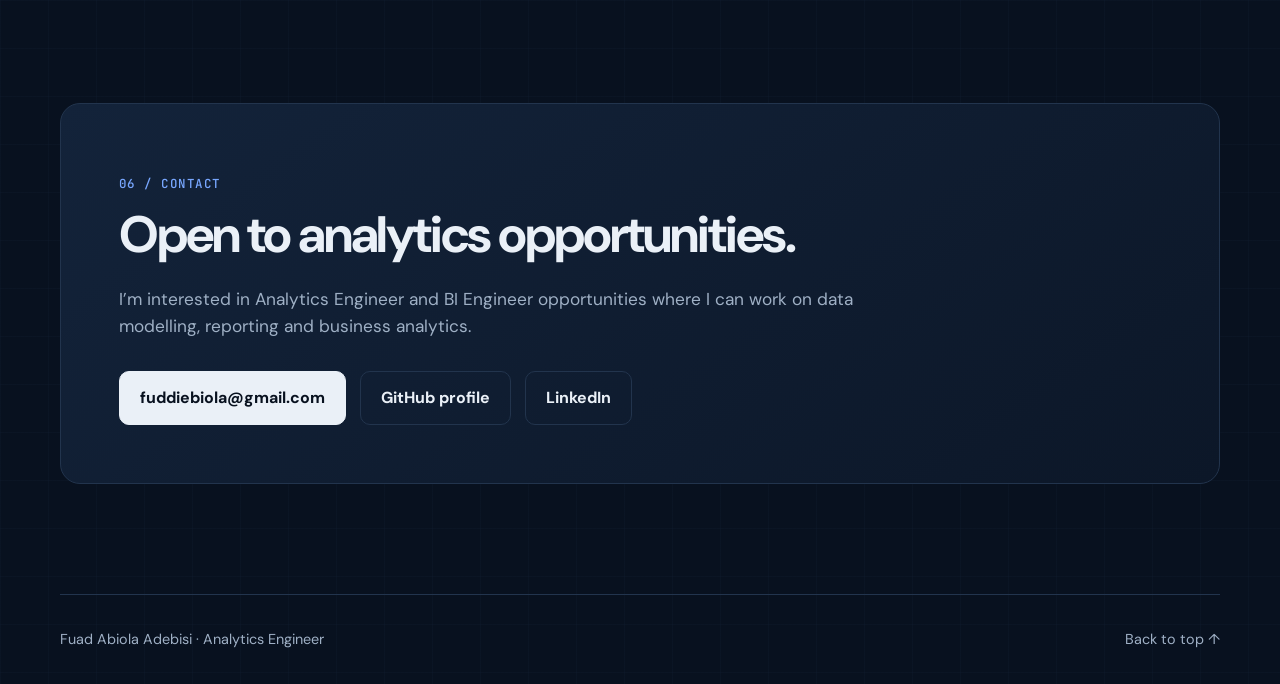
==== commit 2ea39635: "Add Thrift Nest PostgreSQL order capture case study and portfolio card" ====
--- a/index.html
+++ b/index.html
@@ -73,7 +73,7 @@
         <div class="section-heading reveal project-heading">
           <p class="eyebrow">01 / FEATURED WORK</p>
           <h2>Analytics engineering projects built around real modelling decisions.</h2>
-          <p class="section-intro">Each project starts with operational data and ends with tested, reporting-ready models. Personal projects use public or synthetic data and are separate from employer work.</p>
+          <p class="section-intro">Projects cover tested reporting models and small operational integrations. Personal projects use public or fictional data and are separate from employer work.</p>
         </div>
 
         <div class="featured-work">
@@ -224,6 +224,36 @@
               <p class="preview-note">Recorded sample-data totals across all order statuses. Total order amount includes coupons and gift cards; it is not net revenue.</p>
             </div>
           </article>
+
+          <article class="featured-project reveal" aria-labelledby="thrift-project-title">
+            <div class="featured-project-copy">
+              <div class="project-topline"><span class="project-number">05</span><span class="badge">BUSINESS WORKFLOW DEMO</span></div>
+              <p class="project-kicker">POSTGRESQL ORDER CAPTURE AND VERIFICATION</p>
+              <h3 id="thrift-project-title">Thrift Nest Order Capture</h3>
+              <p>For a friend's thrift business, I built a Chord assistant that looks up products and records unpaid purchase requests in PostgreSQL. The work centres on clear record definitions, duplicate protection and checking that a claimed save actually exists in the database.</p>
+              <div class="decision-strip">
+                <div><span>DATA DESIGN</span><strong>Catalogue prices · Unique customer and item requests</strong></div>
+                <div><span>VERIFICATION</span><strong>API logs · Independent SQL checks</strong></div>
+              </div>
+              <div class="tags"><span>PostgreSQL</span><span>SQL</span><span>Supabase</span><span>JavaScript</span><span>Cloudflare Workers</span><span>Chord</span></div>
+              <div class="project-links">
+                <a href="thrift-nest.html">Explore case study →</a>
+                <a href="https://www.loom.com/share/fb9b9580a6564d639bbef2b03889834c" target="_blank" rel="noopener noreferrer">Watch demo ↗</a>
+                <a href="https://github.com/Fuddie/thrift-nest-chord" target="_blank" rel="noopener noreferrer">View repository ↗</a>
+              </div>
+            </div>
+            <div class="project-preview" role="group" aria-label="Thrift Nest engineering checks">
+              <div class="preview-head"><span>THRIFT NEST / BUILD SNAPSHOT</span><span>FICTIONAL OPERATIONAL DATA</span></div>
+              <div class="preview-kpis">
+                <div><span>Database tables</span><strong>2</strong></div>
+                <div><span>API operations</span><strong>3</strong></div>
+                <div><span>Local tests passed</span><strong>20</strong></div>
+                <div><span>Record verification</span><strong>SQL</strong></div>
+              </div>
+              <div class="pipeline-preview"><span>Chord</span><i aria-hidden="true">→</i><span>Worker API</span><i aria-hidden="true">→</i><span>PostgreSQL</span></div>
+              <p class="preview-note">Real business context, fictional products and customer references. Local tests cover the earlier SQLite service and the current HTTP adapter; hosted checks are documented separately. No measured sales or time-saving claim.</p>
+            </div>
+          </article>
         </div>
 
         <div class="supporting-work reveal">
@@ -233,7 +263,7 @@
           </div>
           <div class="supporting-grid">
             <article class="project-card">
-              <div class="project-topline"><span class="project-number">05</span><span class="badge muted">LENDING ANALYSIS</span></div>
+              <div class="project-topline"><span class="project-number">06</span><span class="badge muted">LENDING ANALYSIS</span></div>
               <h3>Prosper Loan Exploration</h3>
               <p>Exploratory analysis of 113,937 US loan records and 81 variables, focused on borrower characteristics, loan performance and relationships between lending variables.</p>
               <div class="tags"><span>Python</span><span>EDA</span><span>Data cleaning</span><span>Visualisation</span></div>
@@ -241,7 +271,7 @@
             </article>
 
             <article class="project-card">
-              <div class="project-topline"><span class="project-number">06</span><span class="badge muted">PREDICTIVE ANALYTICS</span></div>
+              <div class="project-topline"><span class="project-number">07</span><span class="badge muted">PREDICTIVE ANALYTICS</span></div>
               <h3>Customer Churn Prediction</h3>
               <p>Telecom churn modelling comparing Logistic Regression, Decision Tree and Support Vector Machines. The retained Logistic Regression model achieved an AUC of 0.8387.</p>
               <div class="tags"><span>Python</span><span>Machine learning</span><span>Classification</span><span>ROC-AUC</span></div>
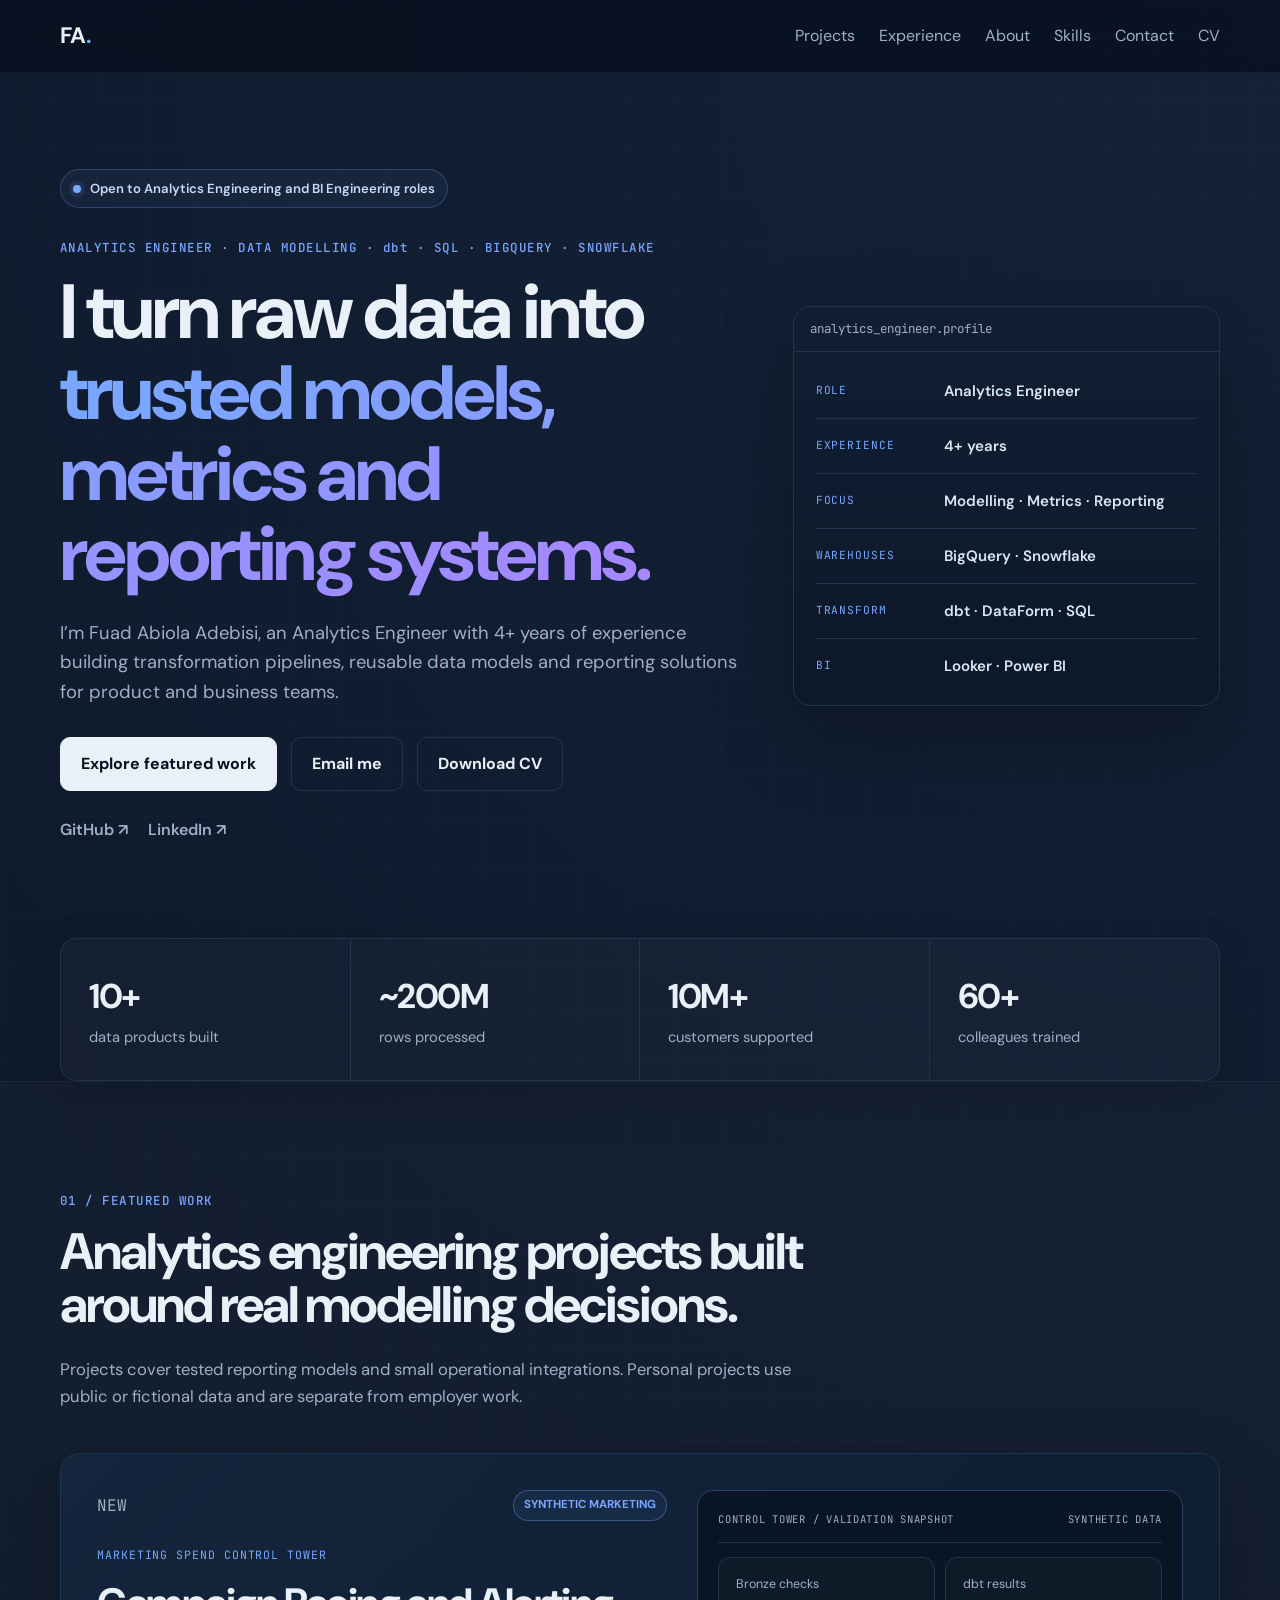
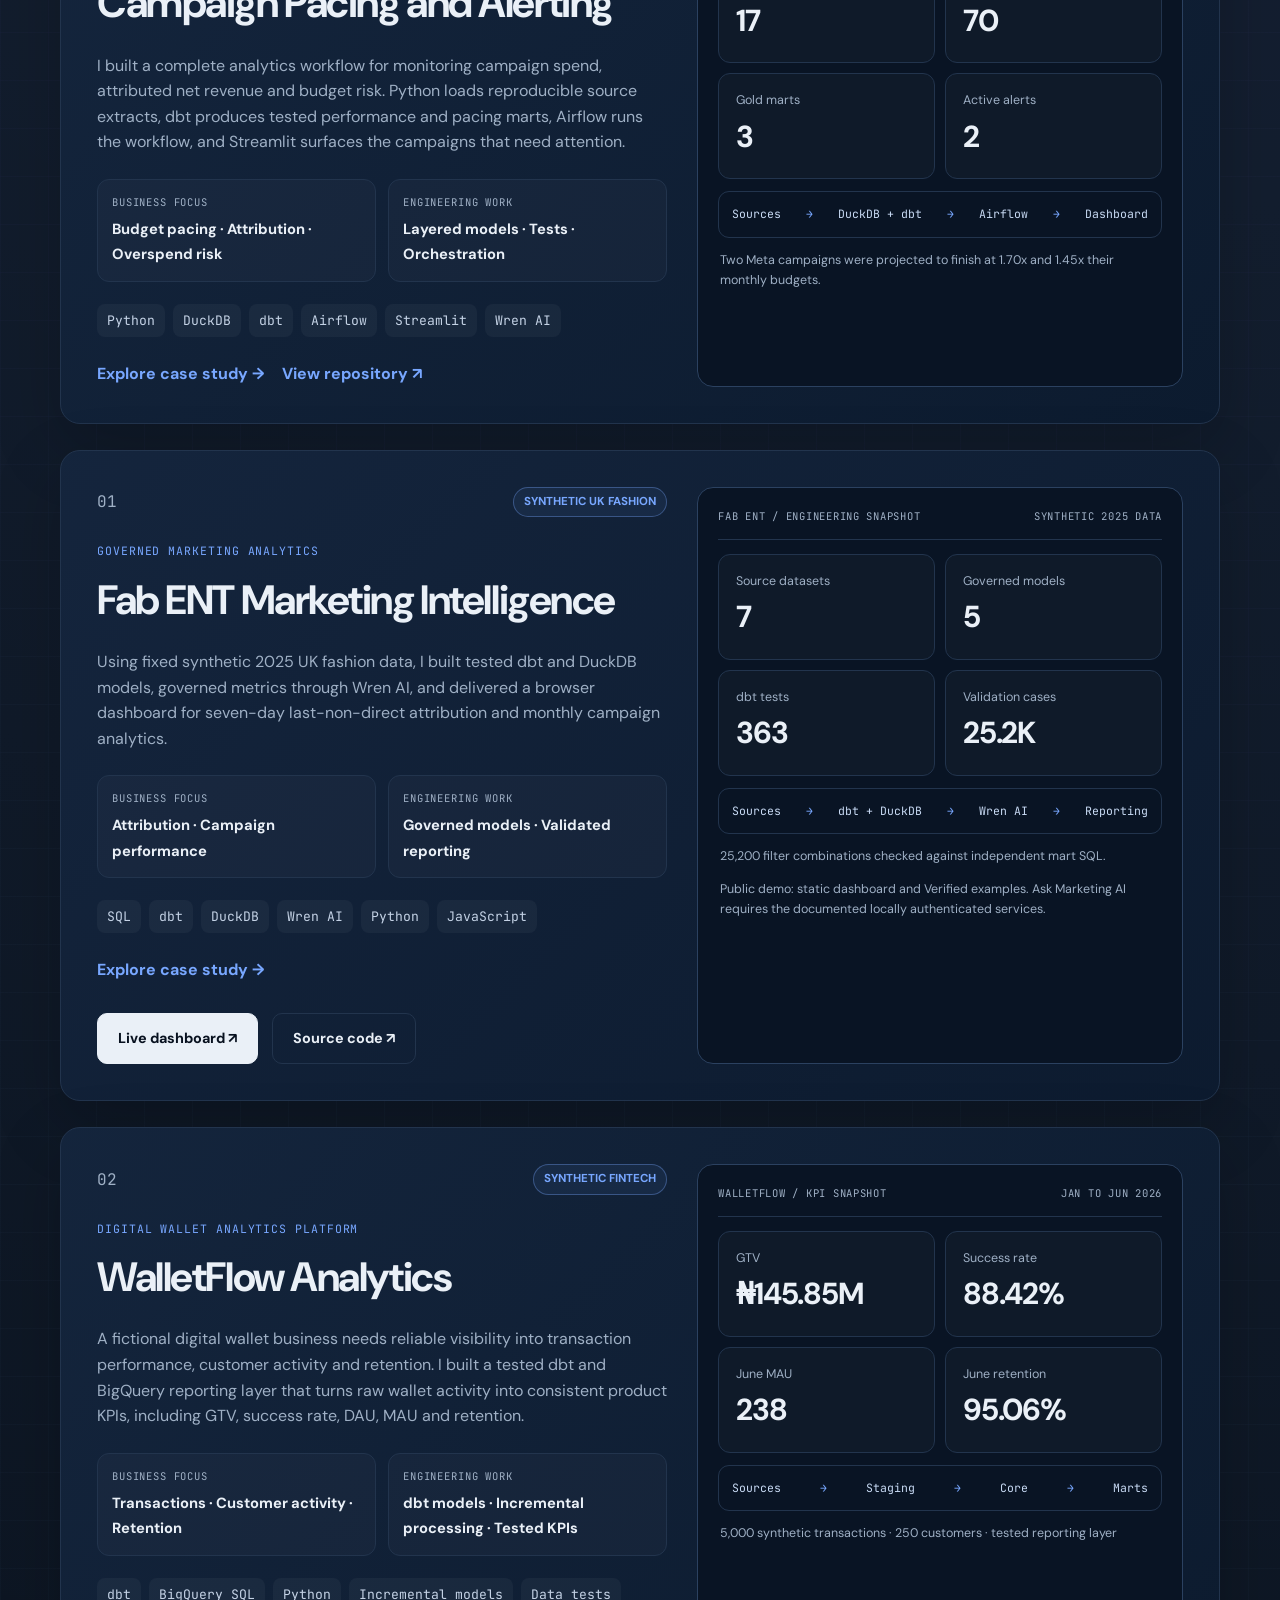
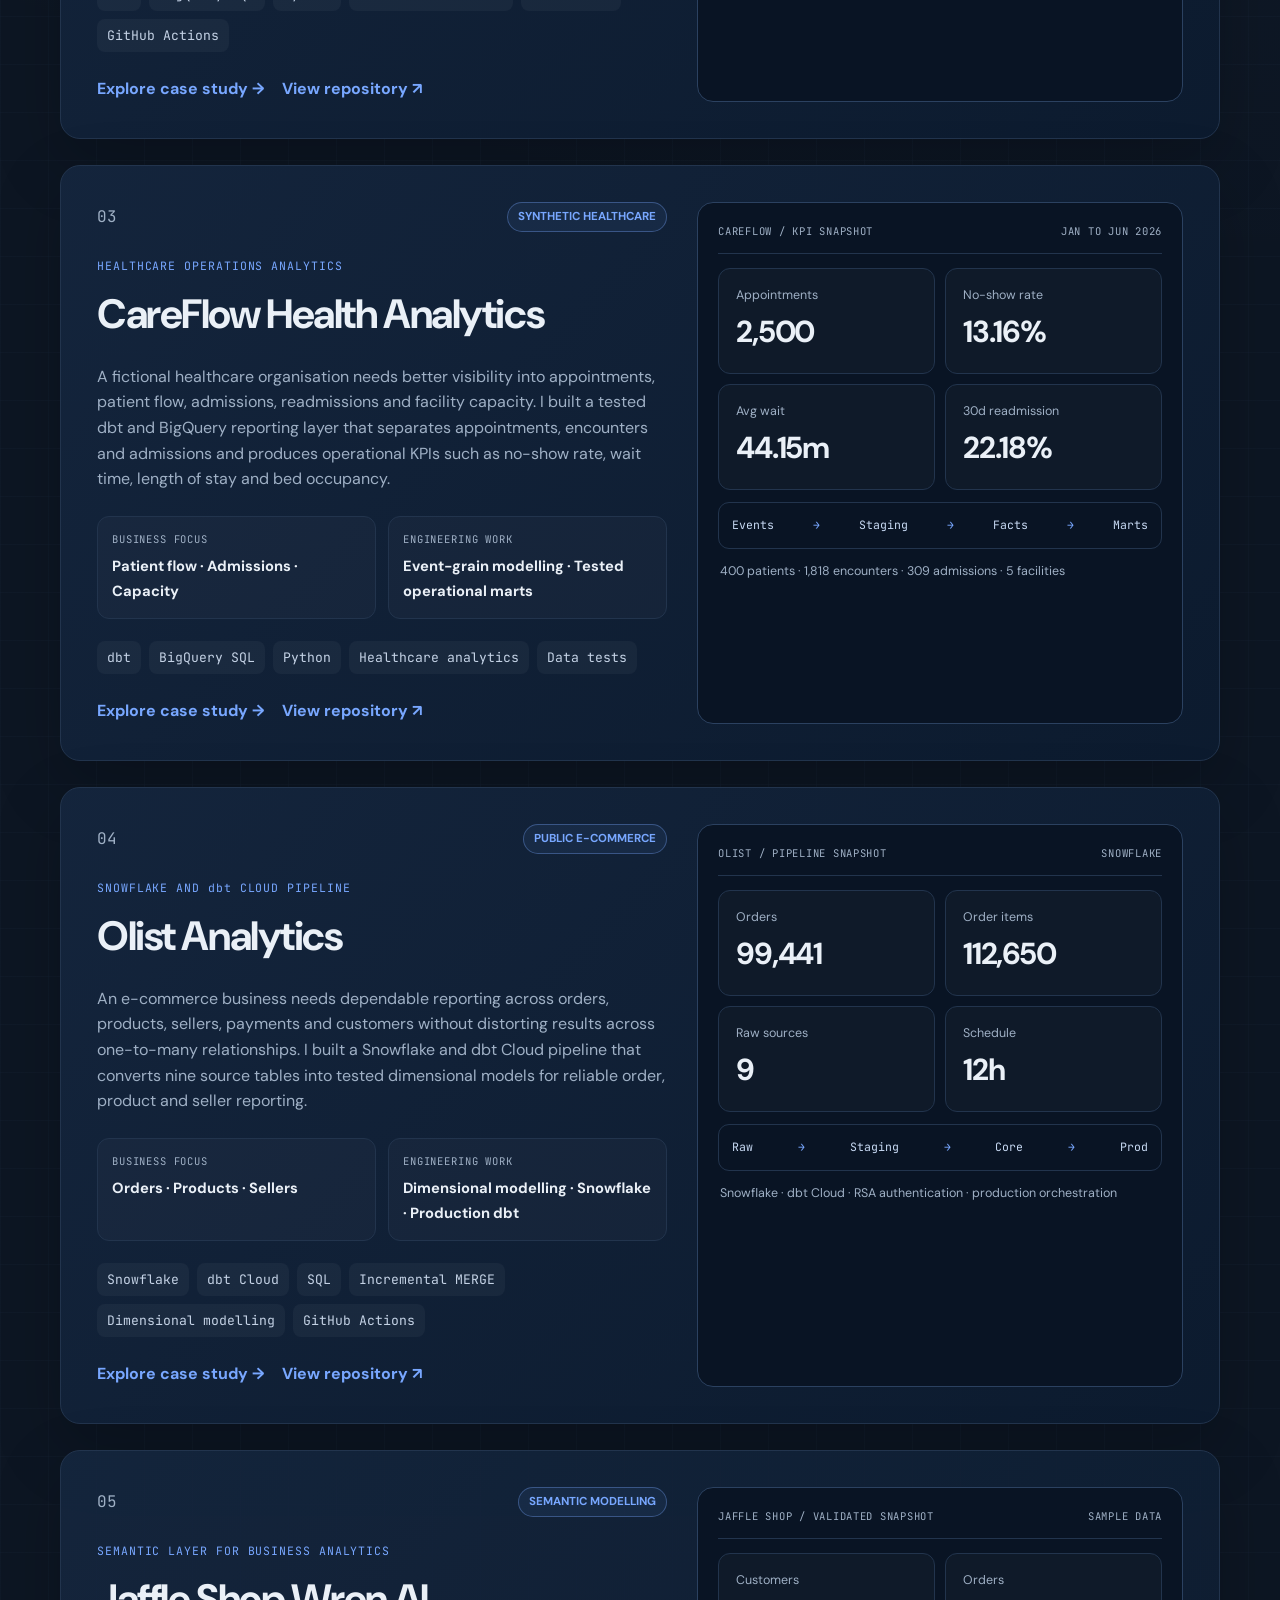
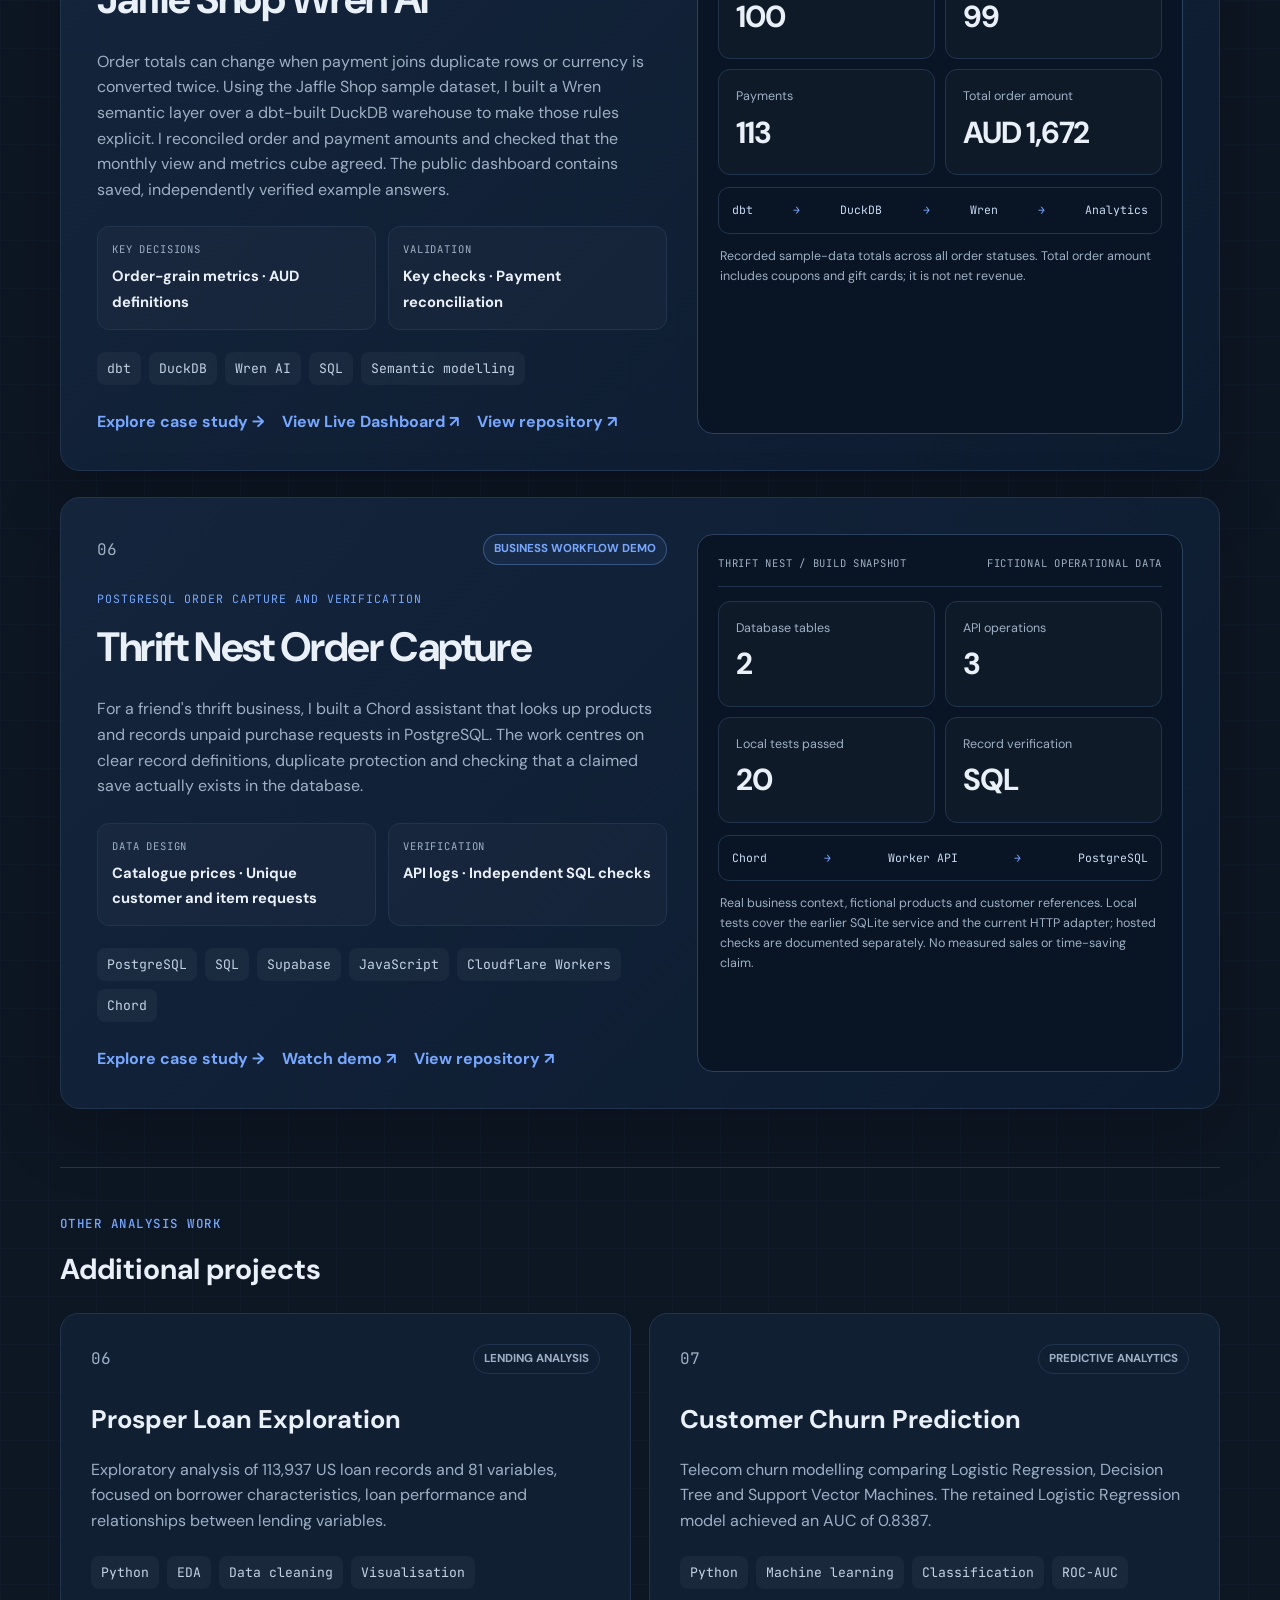
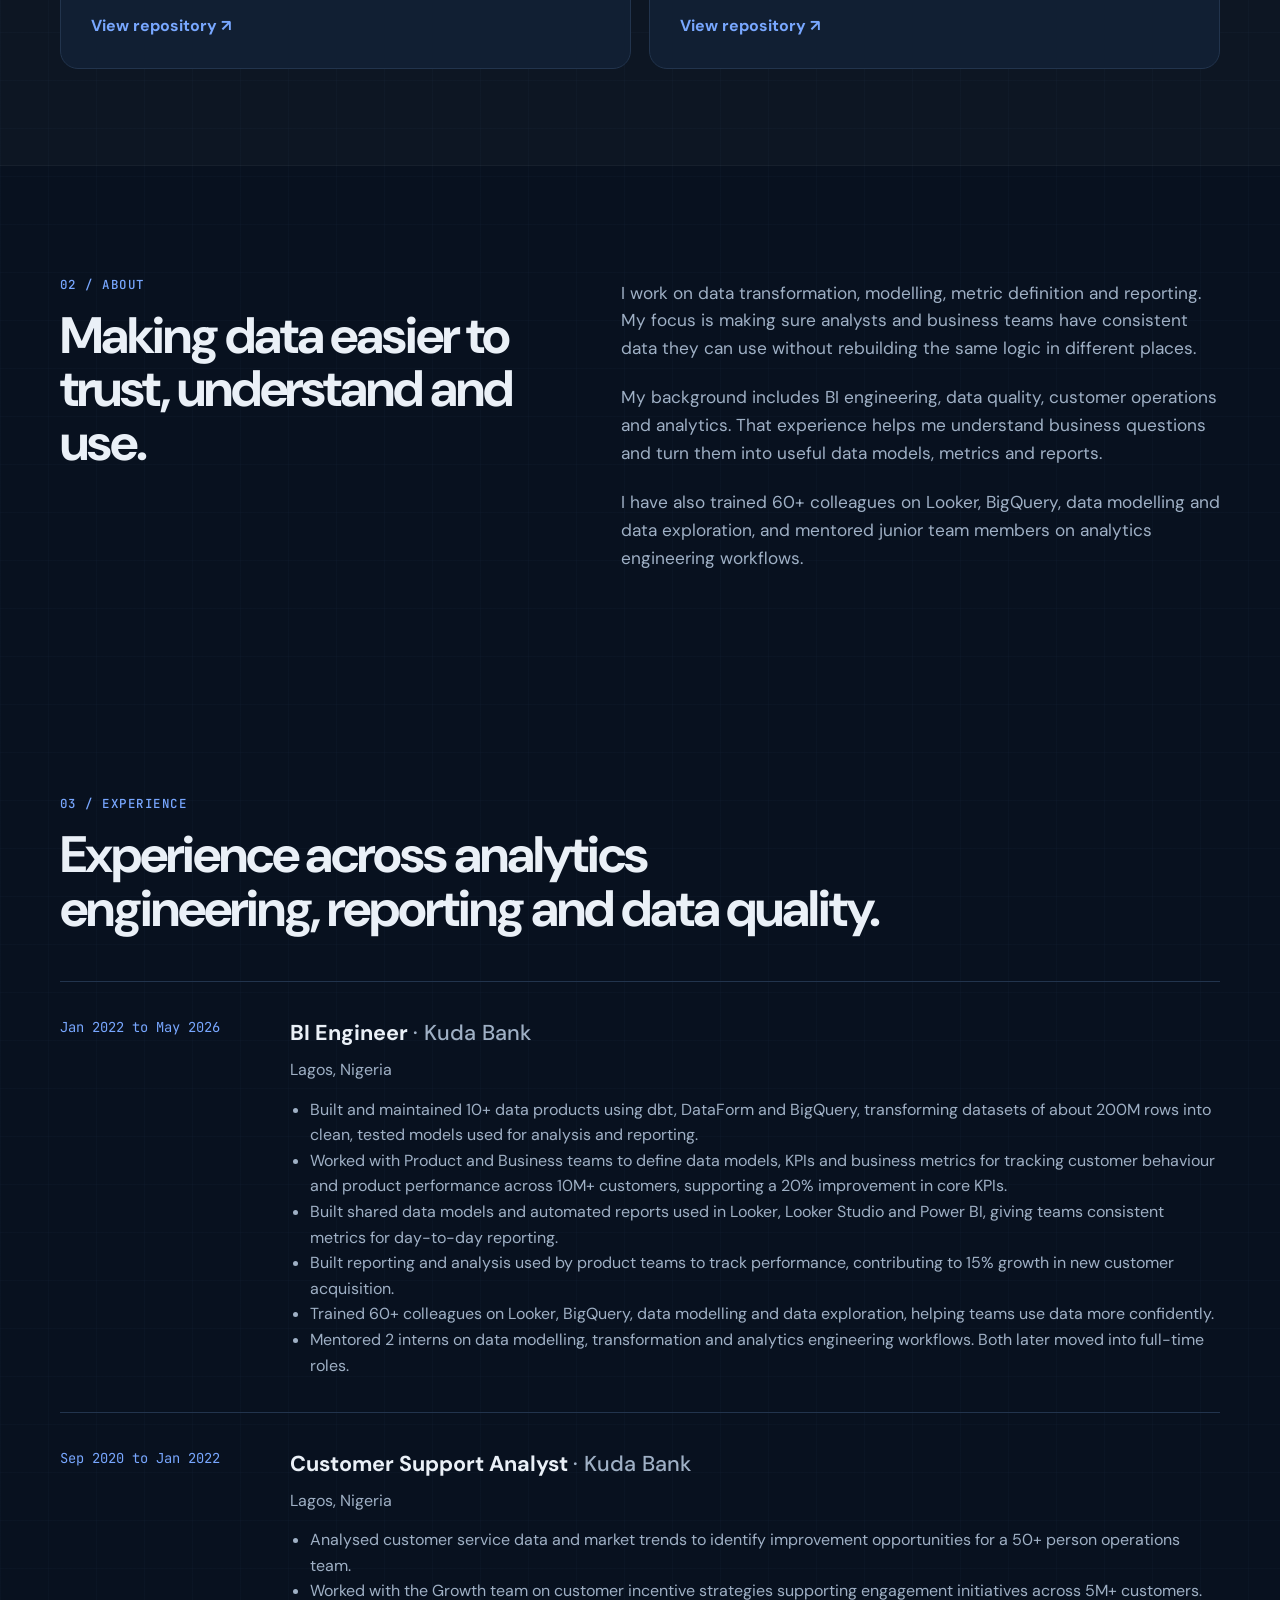
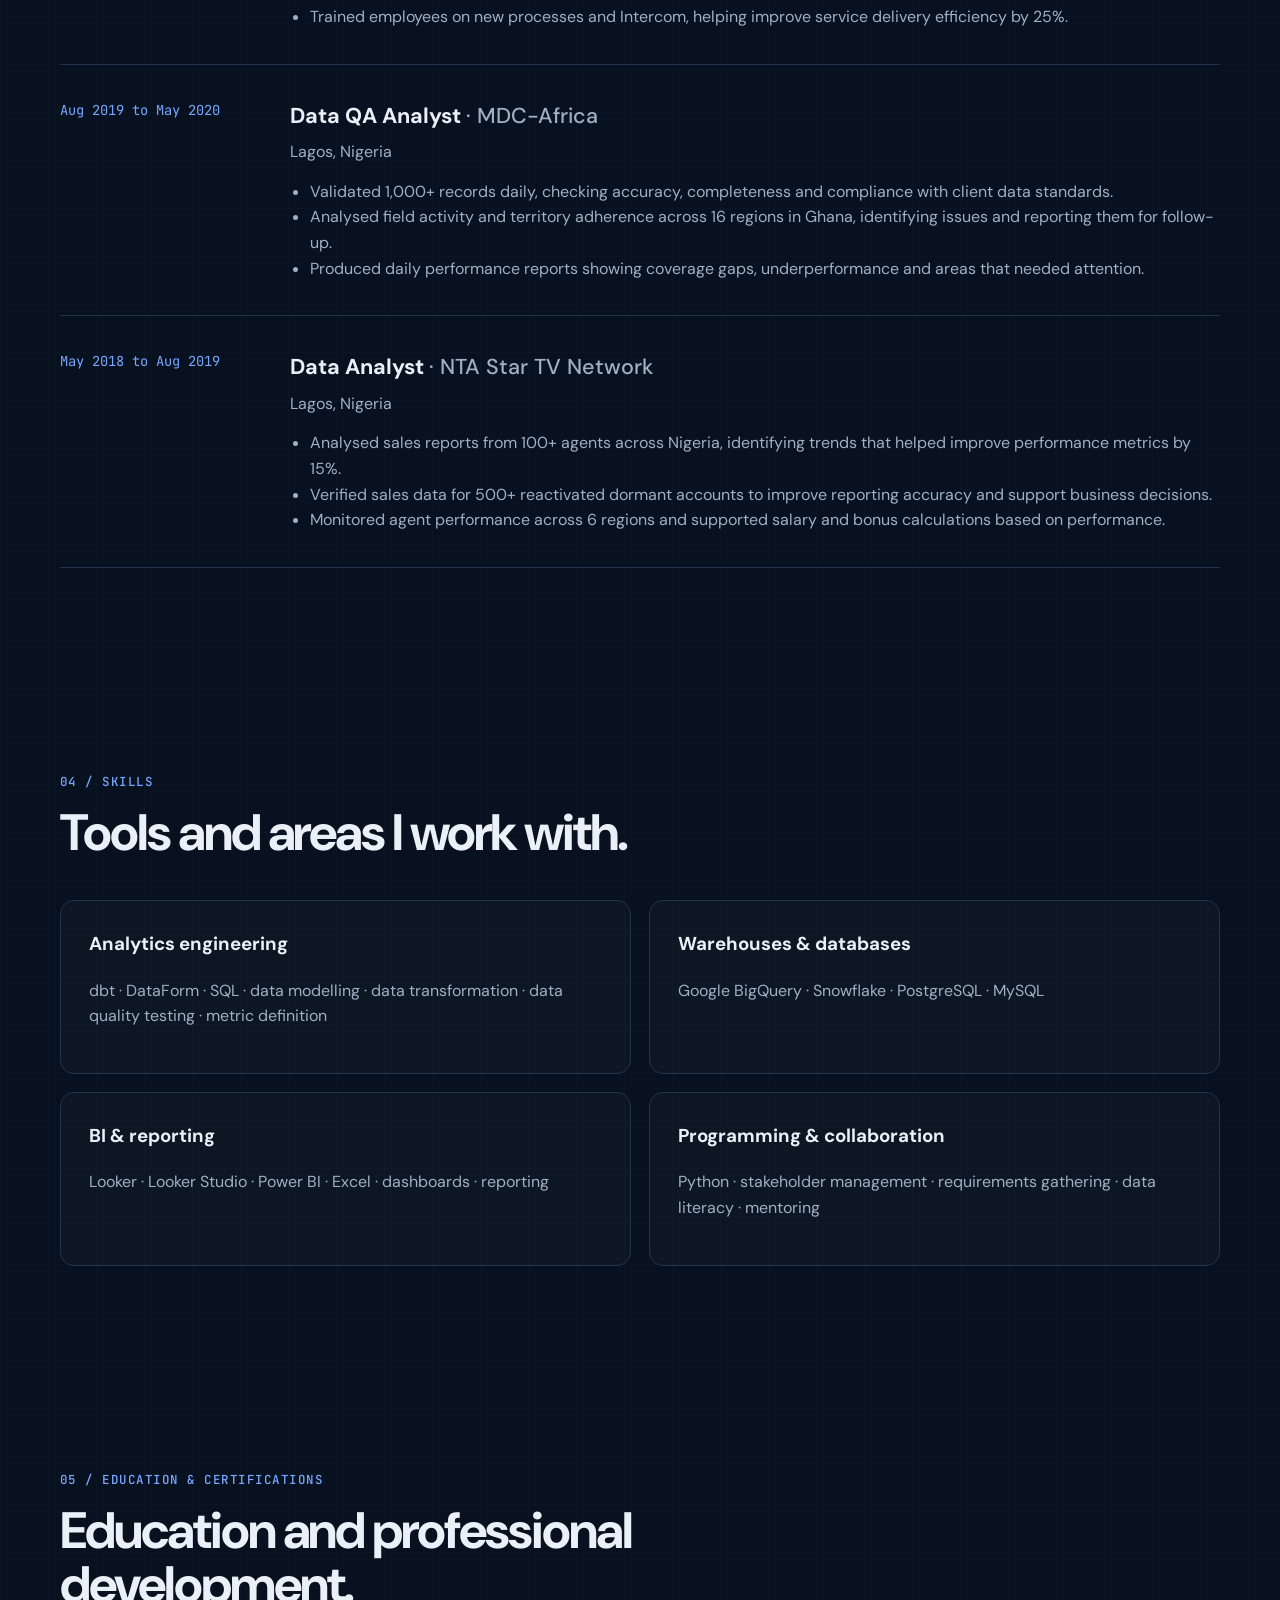
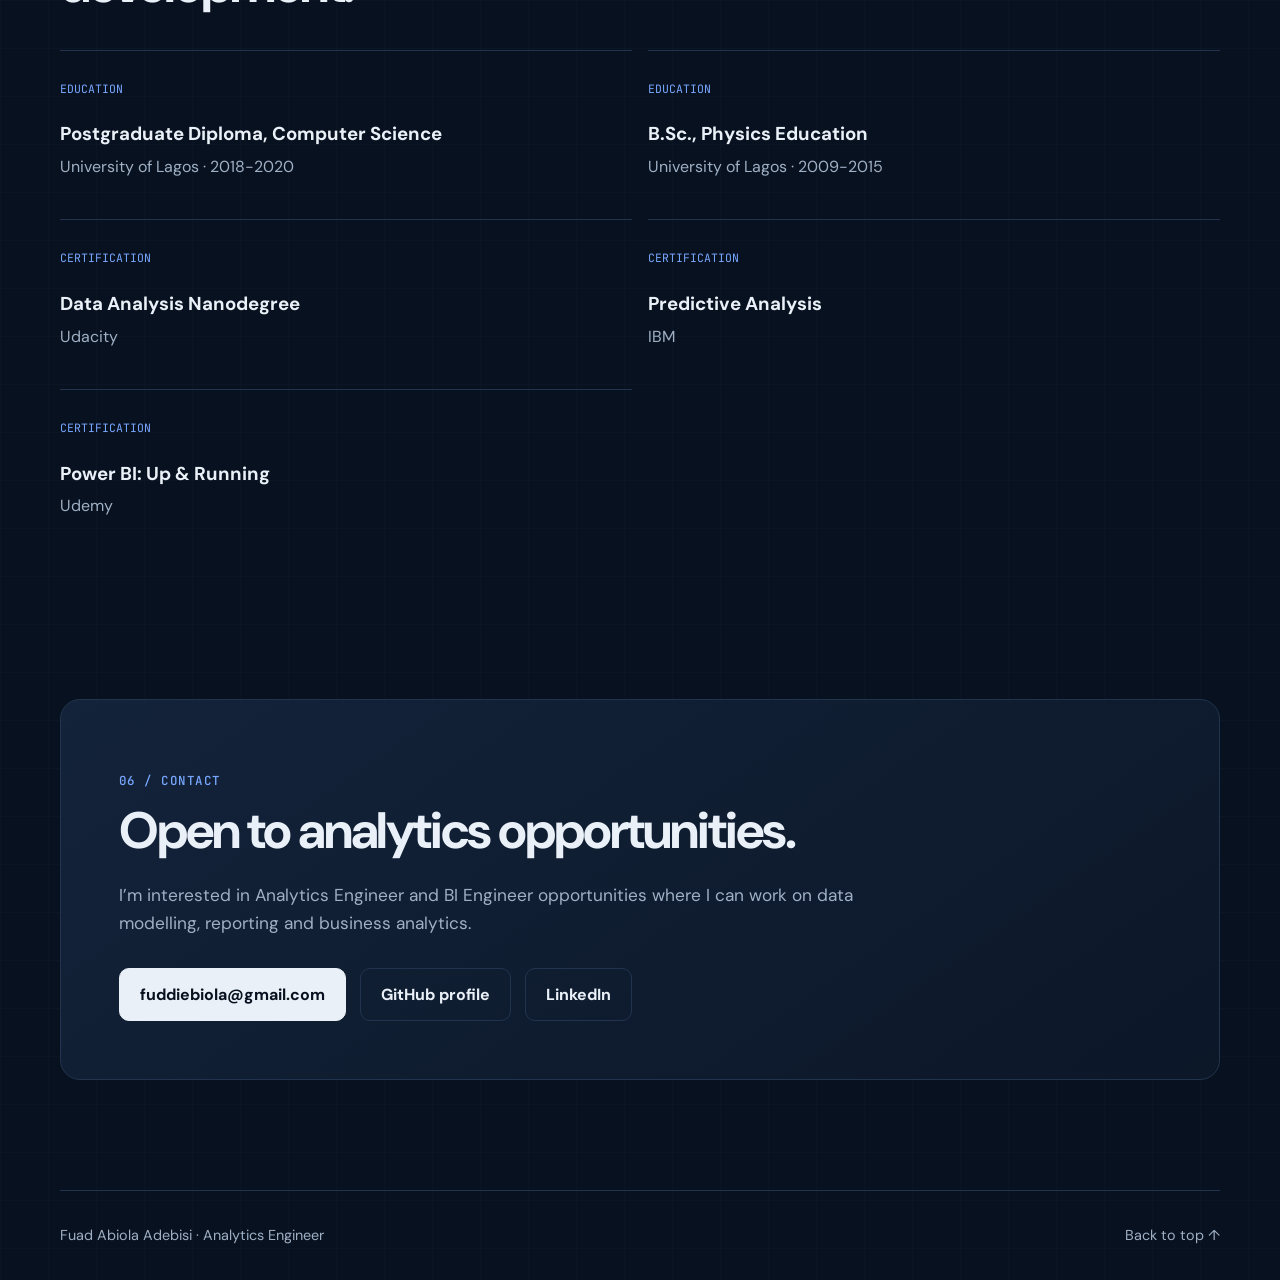
==== commit 379628c0: "Add Marketing Spend Control Tower case study" ====
--- a/index.html
+++ b/index.html
@@ -77,9 +77,38 @@
         </div>
 
         <div class="featured-work">
+          <article class="featured-project reveal" aria-labelledby="control-tower-project-title">
+            <div class="featured-project-copy">
+              <div class="project-topline"><span class="project-number">NEW</span><span class="badge">SYNTHETIC MARKETING</span></div>
+              <p class="project-kicker">MARKETING SPEND CONTROL TOWER</p>
+              <h3 id="control-tower-project-title">Campaign Pacing and Alerting</h3>
+              <p>I built a complete analytics workflow for monitoring campaign spend, attributed net revenue and budget risk. Python loads reproducible source extracts, dbt produces tested performance and pacing marts, Airflow runs the workflow, and Streamlit surfaces the campaigns that need attention.</p>
+              <div class="decision-strip">
+                <div><span>BUSINESS FOCUS</span><strong>Budget pacing · Attribution · Overspend risk</strong></div>
+                <div><span>ENGINEERING WORK</span><strong>Layered models · Tests · Orchestration</strong></div>
+              </div>
+              <div class="tags"><span>Python</span><span>DuckDB</span><span>dbt</span><span>Airflow</span><span>Streamlit</span><span>Wren AI</span></div>
+              <div class="project-links">
+                <a href="marketing-spend-control-tower.html">Explore case study →</a>
+                <a href="https://github.com/Fuddie/marketing-spend-control-tower" target="_blank" rel="noopener noreferrer">View repository ↗</a>
+              </div>
+            </div>
+            <div class="project-preview" role="group" aria-label="Marketing Spend Control Tower validation snapshot">
+              <div class="preview-head"><span>CONTROL TOWER / VALIDATION SNAPSHOT</span><span>SYNTHETIC DATA</span></div>
+              <div class="preview-kpis">
+                <div><span>Bronze checks</span><strong>17</strong></div>
+                <div><span>dbt results</span><strong>70</strong></div>
+                <div><span>Gold marts</span><strong>3</strong></div>
+                <div><span>Active alerts</span><strong>2</strong></div>
+              </div>
+              <div class="pipeline-preview"><span>Sources</span><i aria-hidden="true">&rarr;</i><span>DuckDB + dbt</span><i aria-hidden="true">&rarr;</i><span>Airflow</span><i aria-hidden="true">&rarr;</i><span>Dashboard</span></div>
+              <p class="preview-note">Two Meta campaigns were projected to finish at 1.70x and 1.45x their monthly budgets.</p>
+            </div>
+          </article>
+
           <article class="featured-project reveal fab-project" aria-labelledby="fab-project-title">
             <div class="featured-project-copy">
-              <div class="project-topline"><span class="project-number">NEW</span><span class="badge">SYNTHETIC UK FASHION</span></div>
+              <div class="project-topline"><span class="project-number">01</span><span class="badge">SYNTHETIC UK FASHION</span></div>
               <p class="project-kicker">GOVERNED MARKETING ANALYTICS</p>
               <h3 id="fab-project-title">Fab ENT Marketing Intelligence</h3>
               <p>Using fixed synthetic 2025 UK fashion data, I built tested dbt and DuckDB models, governed metrics through Wren AI, and delivered a browser dashboard for seven-day last-non-direct attribution and monthly campaign analytics.</p>
@@ -110,7 +139,7 @@
 
           <article class="featured-project reveal">
             <div class="featured-project-copy">
-              <div class="project-topline"><span class="project-number">01</span><span class="badge">SYNTHETIC FINTECH</span></div>
+              <div class="project-topline"><span class="project-number">02</span><span class="badge">SYNTHETIC FINTECH</span></div>
               <p class="project-kicker">DIGITAL WALLET ANALYTICS PLATFORM</p>
               <h3>WalletFlow Analytics</h3>
               <p>A fictional digital wallet business needs reliable visibility into transaction performance, customer activity and retention. I built a tested dbt and BigQuery reporting layer that turns raw wallet activity into consistent product KPIs, including GTV, success rate, DAU, MAU and retention.</p>
@@ -139,7 +168,7 @@
 
           <article class="featured-project reveal">
             <div class="featured-project-copy">
-              <div class="project-topline"><span class="project-number">02</span><span class="badge">SYNTHETIC HEALTHCARE</span></div>
+              <div class="project-topline"><span class="project-number">03</span><span class="badge">SYNTHETIC HEALTHCARE</span></div>
               <p class="project-kicker">HEALTHCARE OPERATIONS ANALYTICS</p>
               <h3>CareFlow Health Analytics</h3>
               <p>A fictional healthcare organisation needs better visibility into appointments, patient flow, admissions, readmissions and facility capacity. I built a tested dbt and BigQuery reporting layer that separates appointments, encounters and admissions and produces operational KPIs such as no-show rate, wait time, length of stay and bed occupancy.</p>
@@ -168,7 +197,7 @@
 
           <article class="featured-project reveal">
             <div class="featured-project-copy">
-              <div class="project-topline"><span class="project-number">03</span><span class="badge">PUBLIC E-COMMERCE</span></div>
+              <div class="project-topline"><span class="project-number">04</span><span class="badge">PUBLIC E-COMMERCE</span></div>
               <p class="project-kicker">SNOWFLAKE AND dbt CLOUD PIPELINE</p>
               <h3>Olist Analytics</h3>
               <p>An e-commerce business needs dependable reporting across orders, products, sellers, payments and customers without distorting results across one-to-many relationships. I built a Snowflake and dbt Cloud pipeline that converts nine source tables into tested dimensional models for reliable order, product and seller reporting.</p>
@@ -197,7 +226,7 @@
 
           <article class="featured-project reveal">
             <div class="featured-project-copy">
-              <div class="project-topline"><span class="project-number">04</span><span class="badge">SEMANTIC MODELLING</span></div>
+              <div class="project-topline"><span class="project-number">05</span><span class="badge">SEMANTIC MODELLING</span></div>
               <p class="project-kicker">SEMANTIC LAYER FOR BUSINESS ANALYTICS</p>
               <h3>Jaffle Shop Wren AI</h3>
               <p>Order totals can change when payment joins duplicate rows or currency is converted twice. Using the Jaffle Shop sample dataset, I built a Wren semantic layer over a dbt-built DuckDB warehouse to make those rules explicit. I reconciled order and payment amounts and checked that the monthly view and metrics cube agreed. The public dashboard contains saved, independently verified example answers.</p>
@@ -227,7 +256,7 @@
 
           <article class="featured-project reveal" aria-labelledby="thrift-project-title">
             <div class="featured-project-copy">
-              <div class="project-topline"><span class="project-number">05</span><span class="badge">BUSINESS WORKFLOW DEMO</span></div>
+              <div class="project-topline"><span class="project-number">06</span><span class="badge">BUSINESS WORKFLOW DEMO</span></div>
               <p class="project-kicker">POSTGRESQL ORDER CAPTURE AND VERIFICATION</p>
               <h3 id="thrift-project-title">Thrift Nest Order Capture</h3>
               <p>For a friend's thrift business, I built a Chord assistant that looks up products and records unpaid purchase requests in PostgreSQL. The work centres on clear record definitions, duplicate protection and checking that a claimed save actually exists in the database.</p>
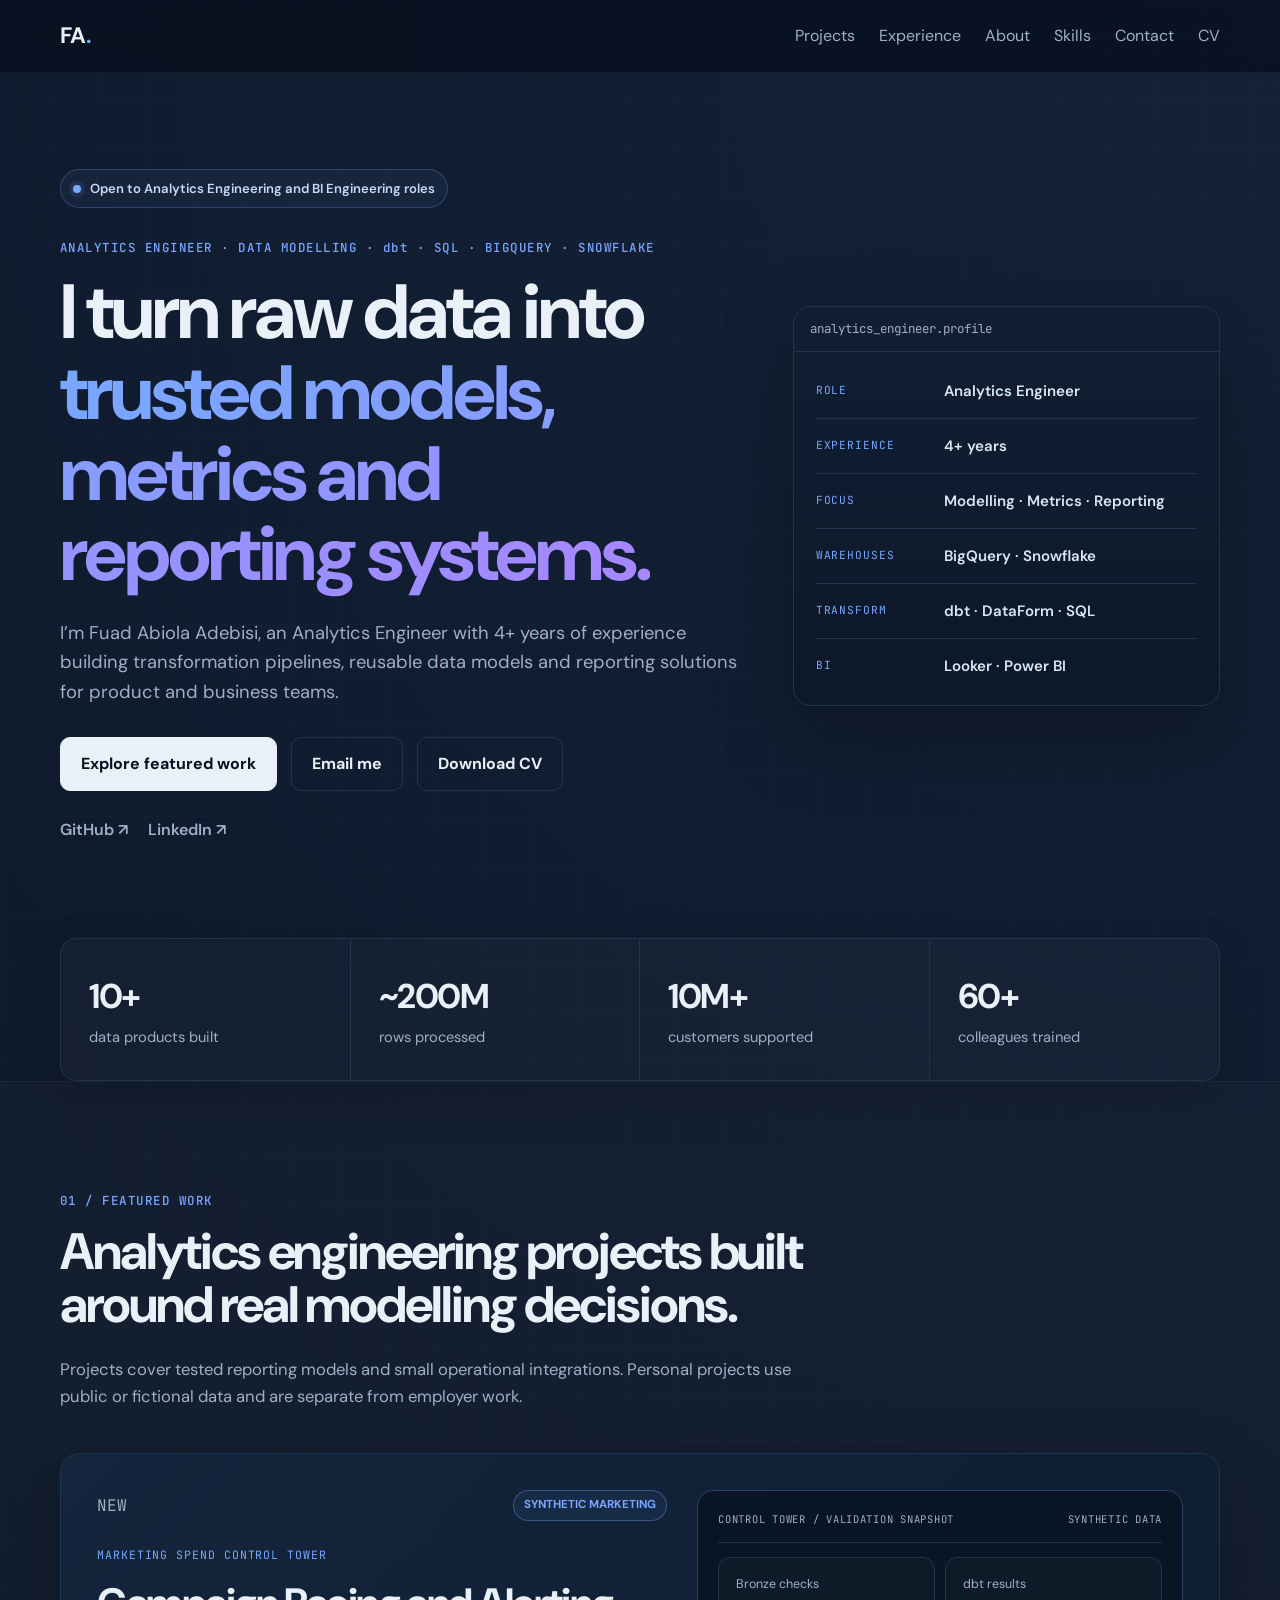
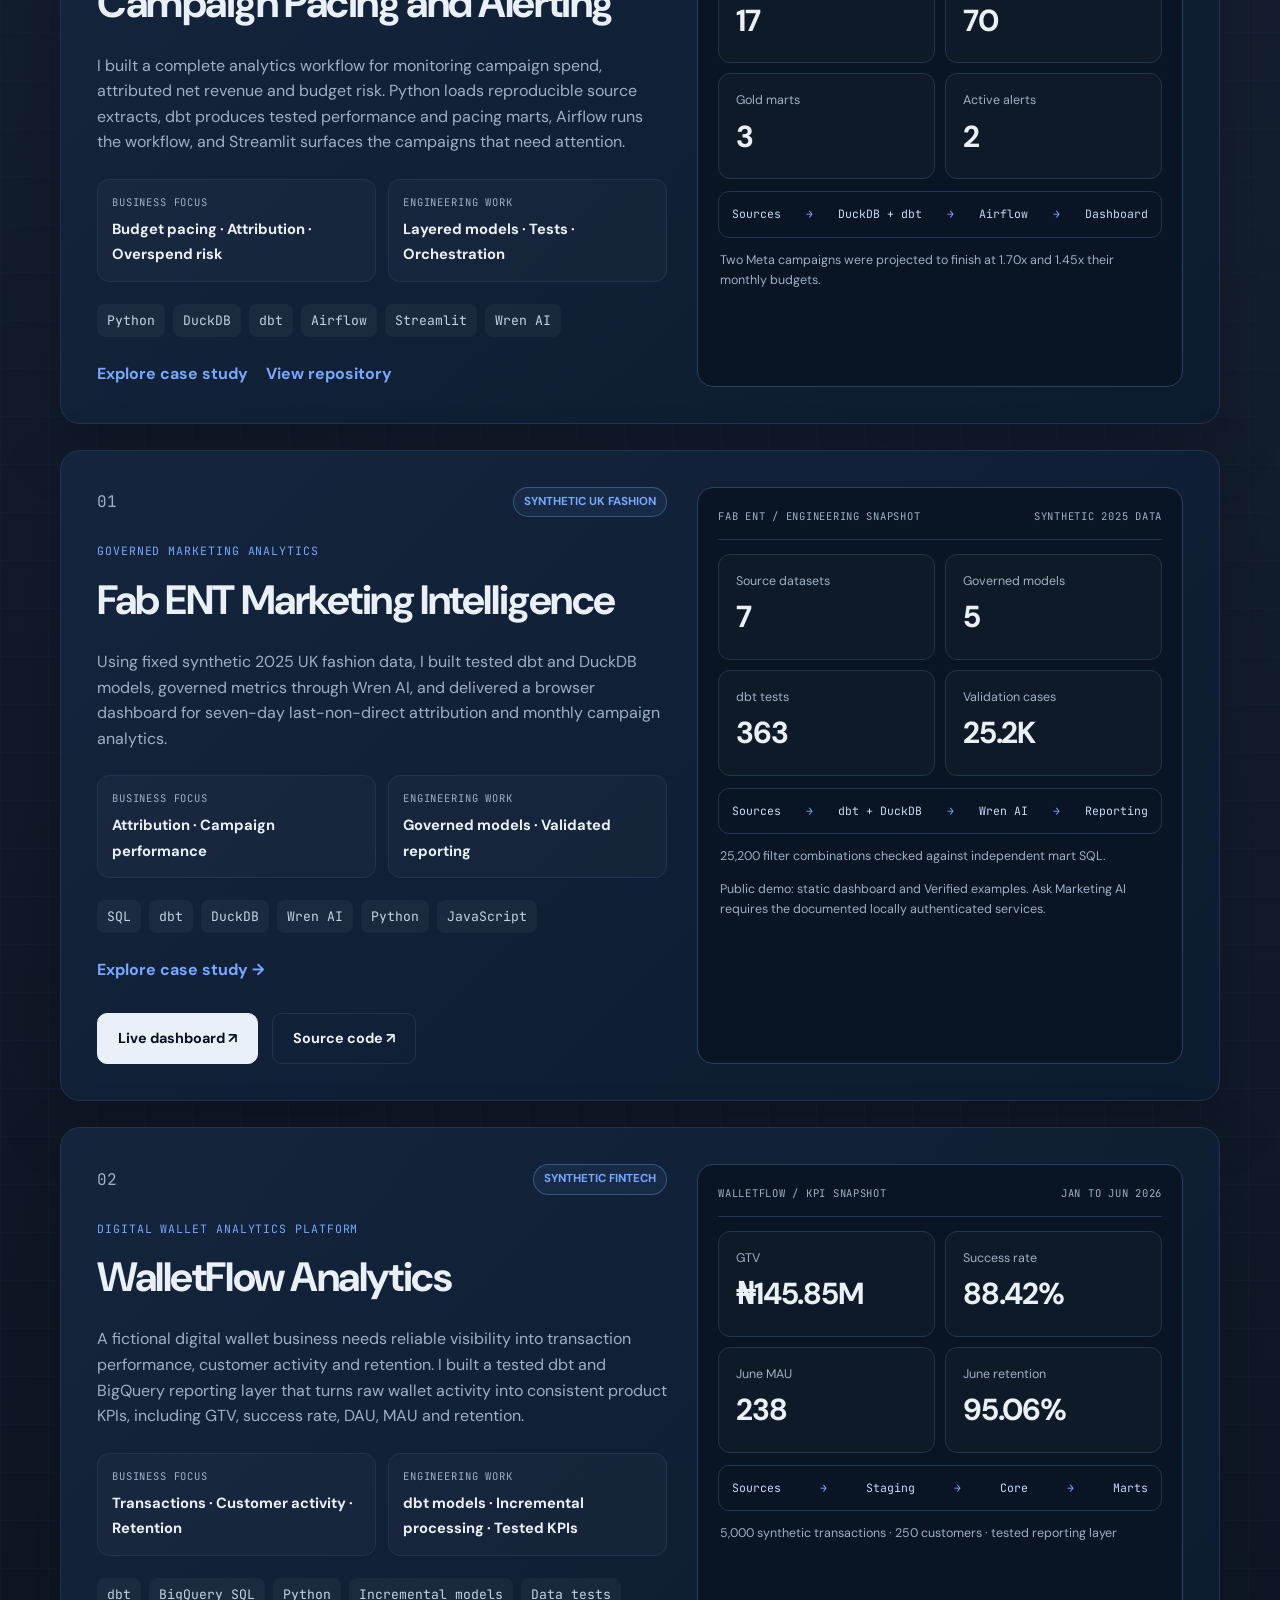
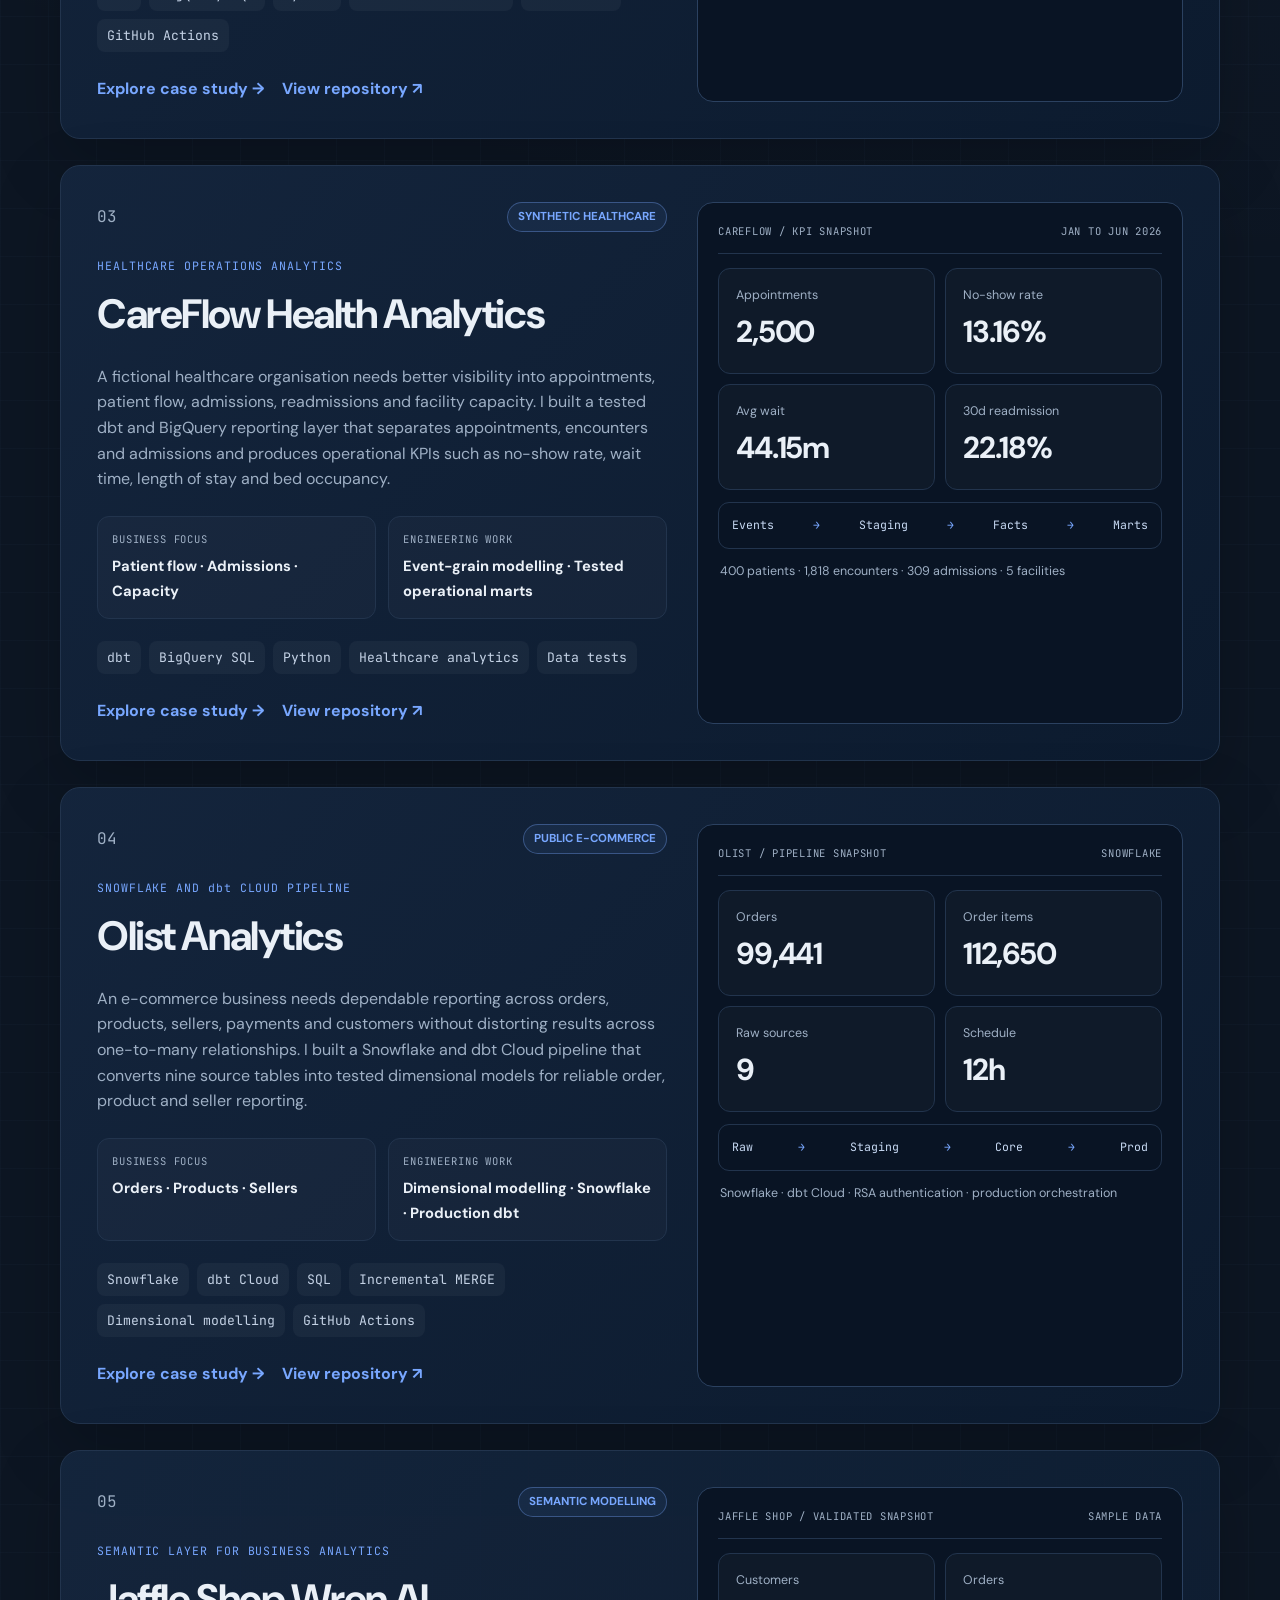
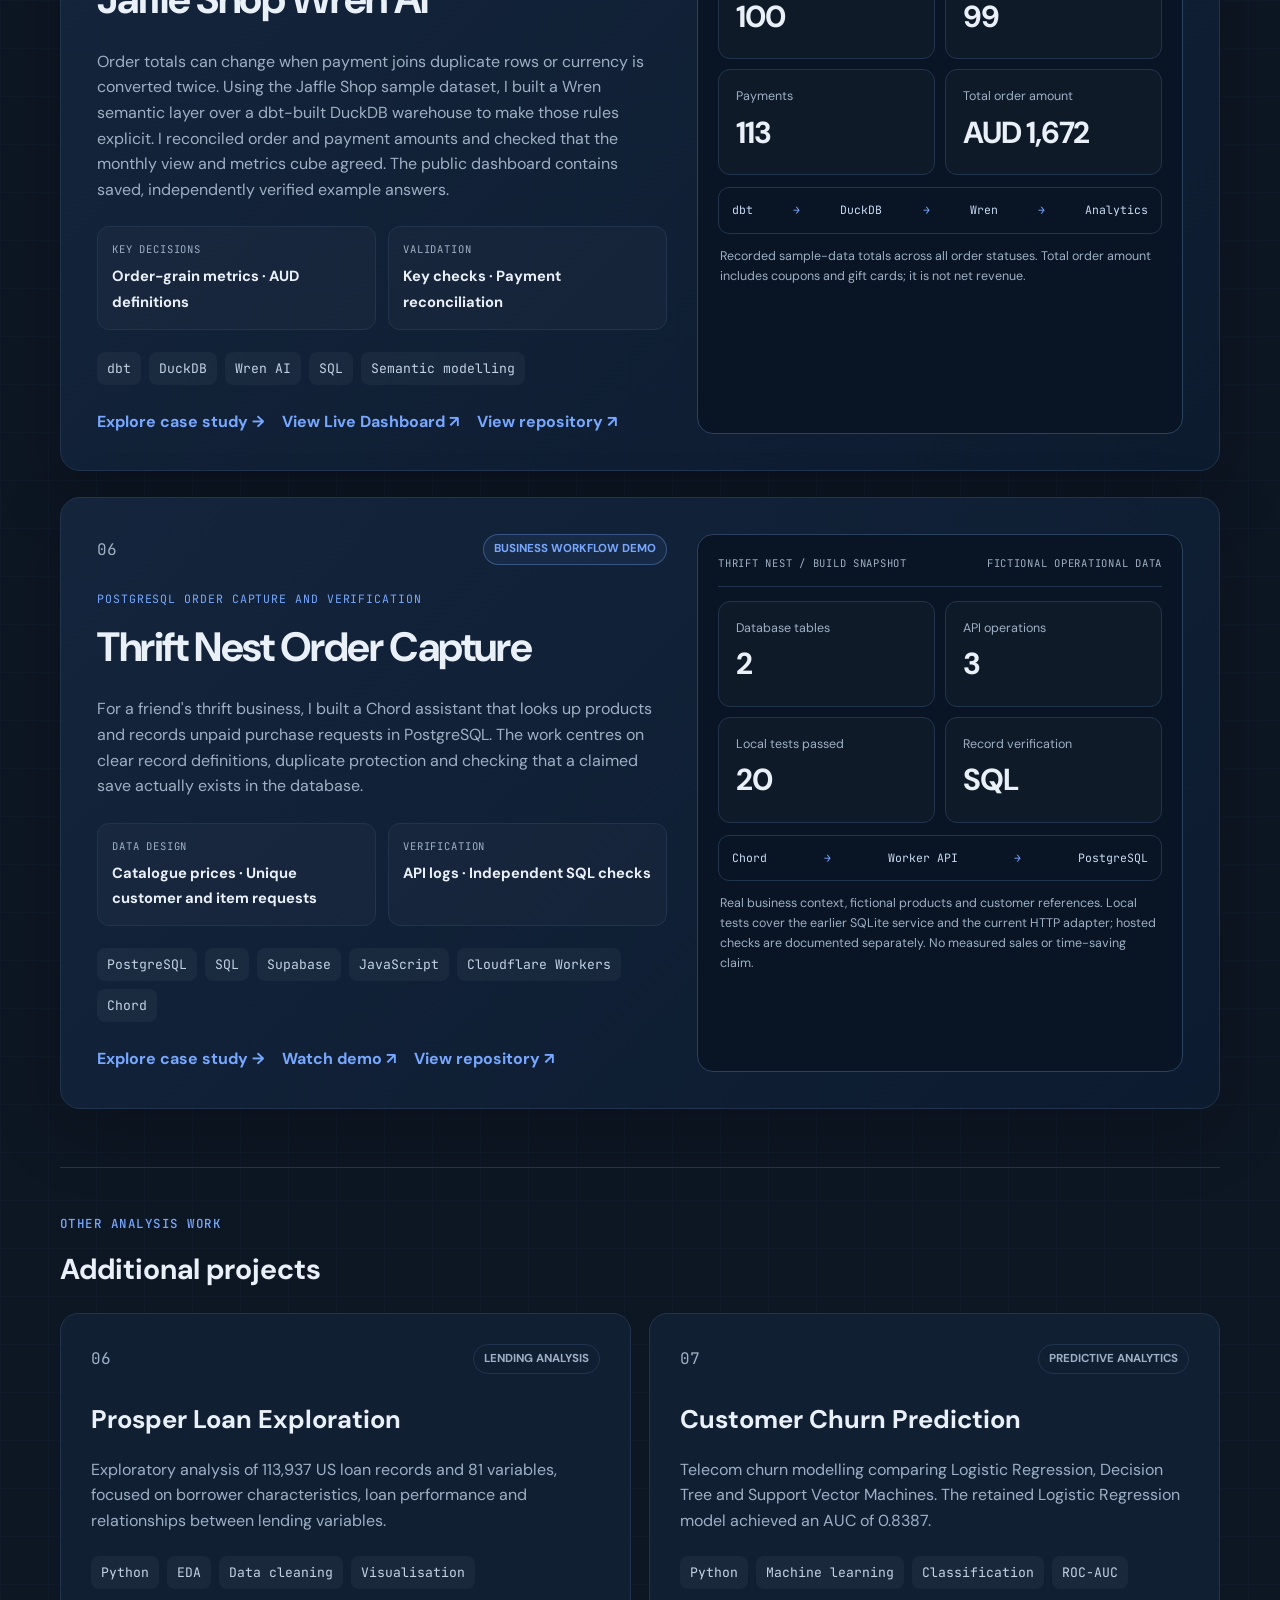
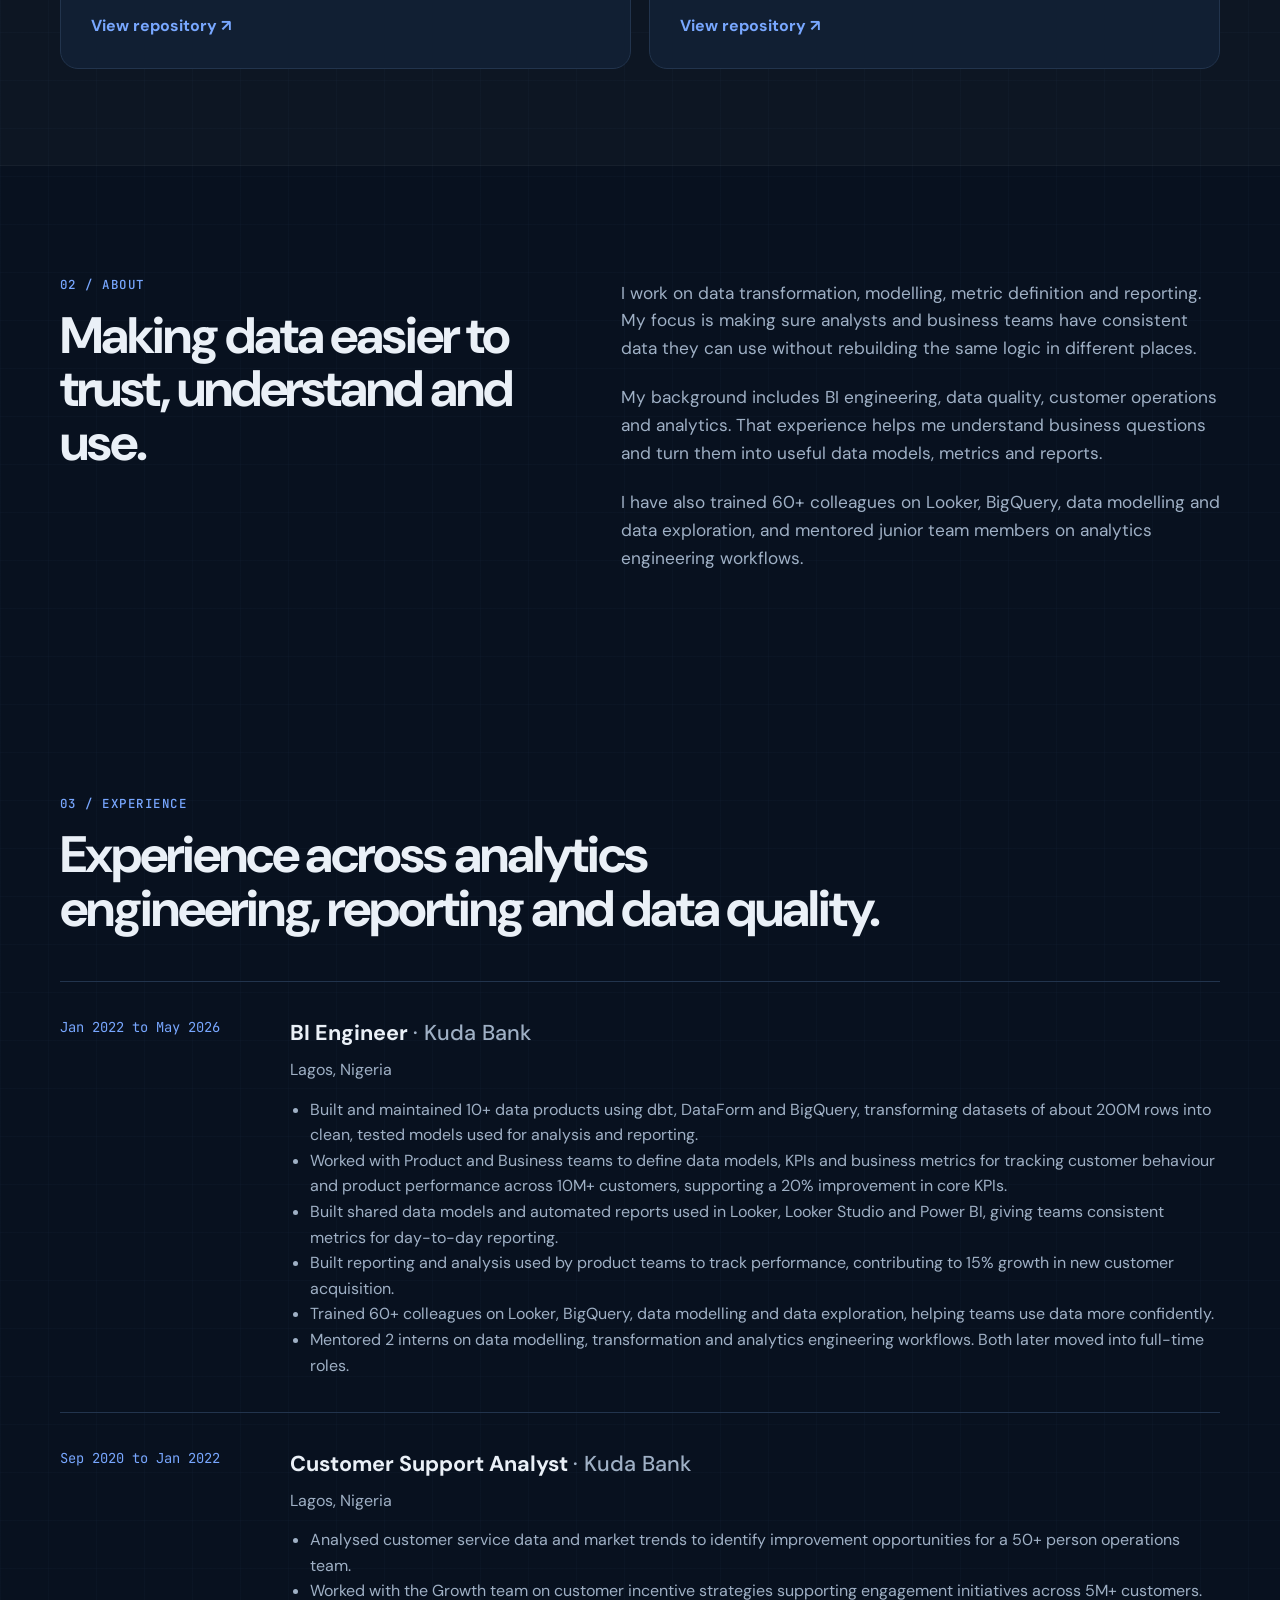
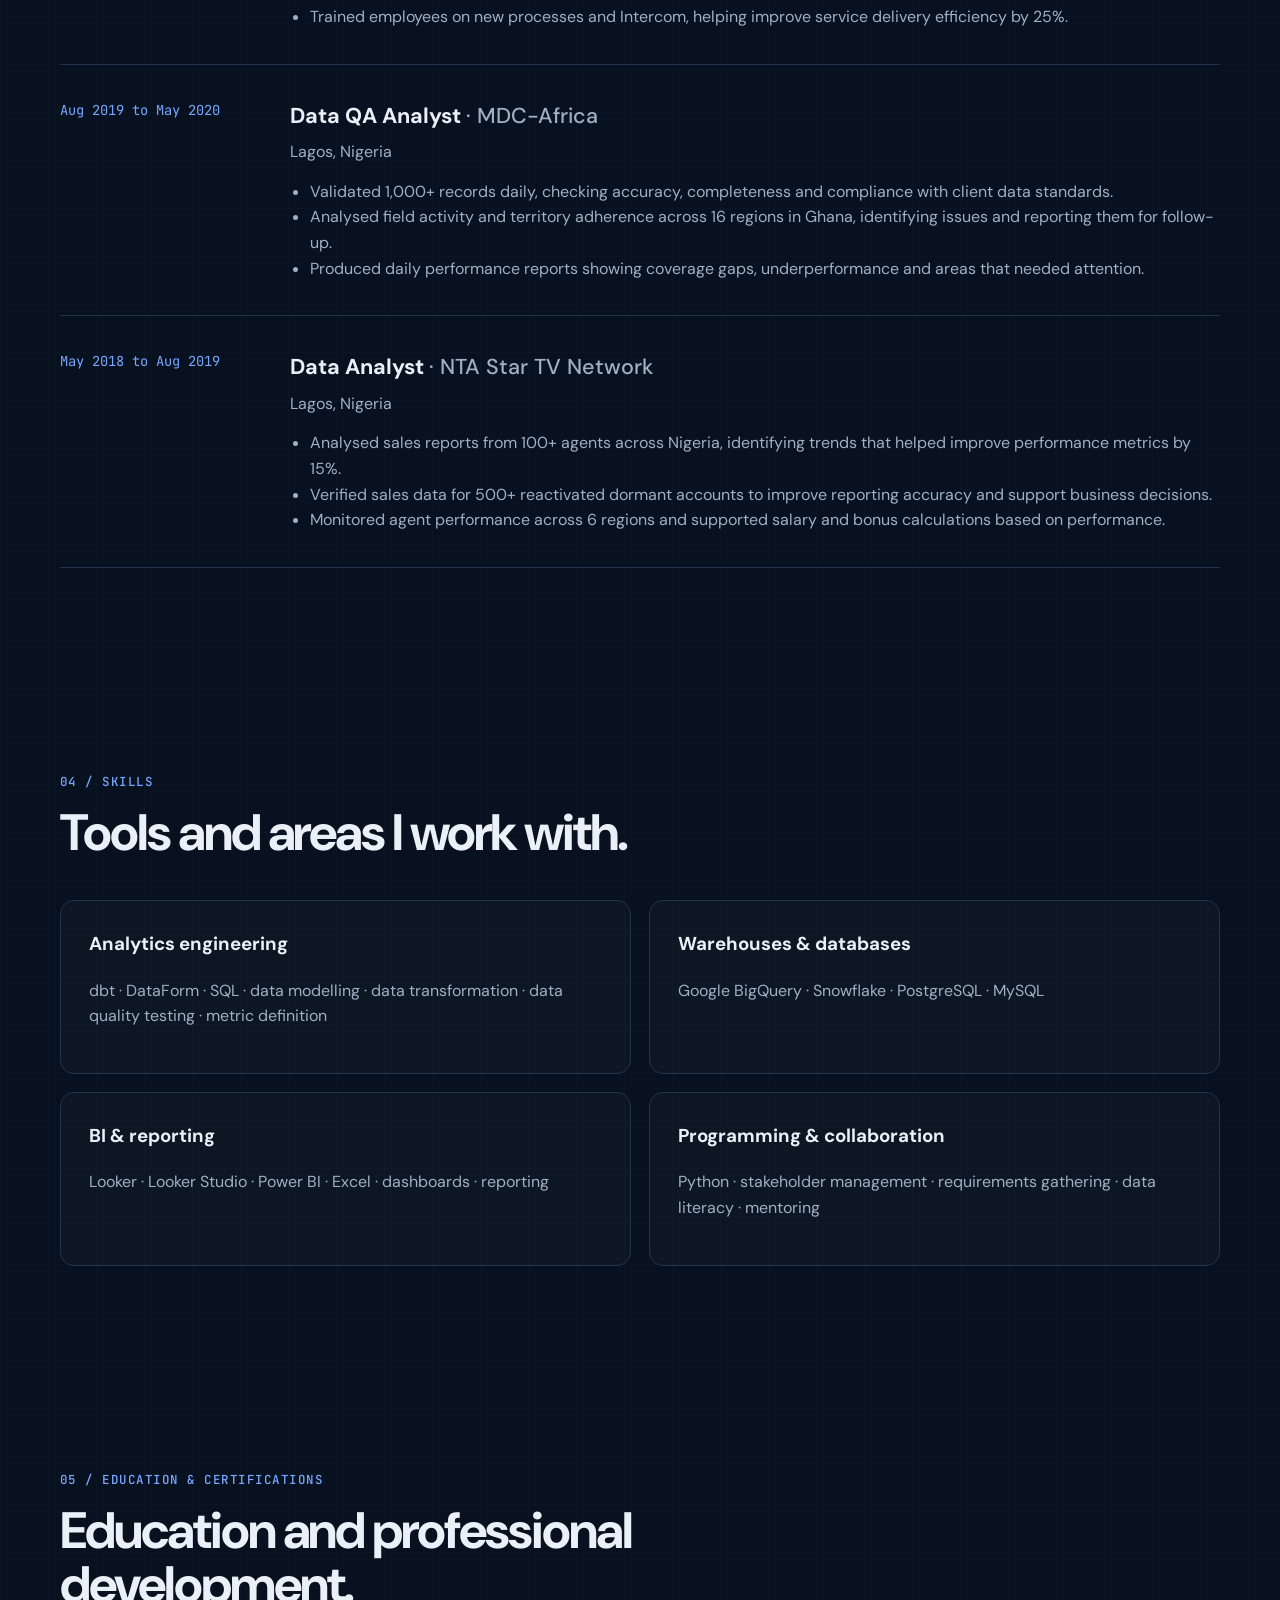
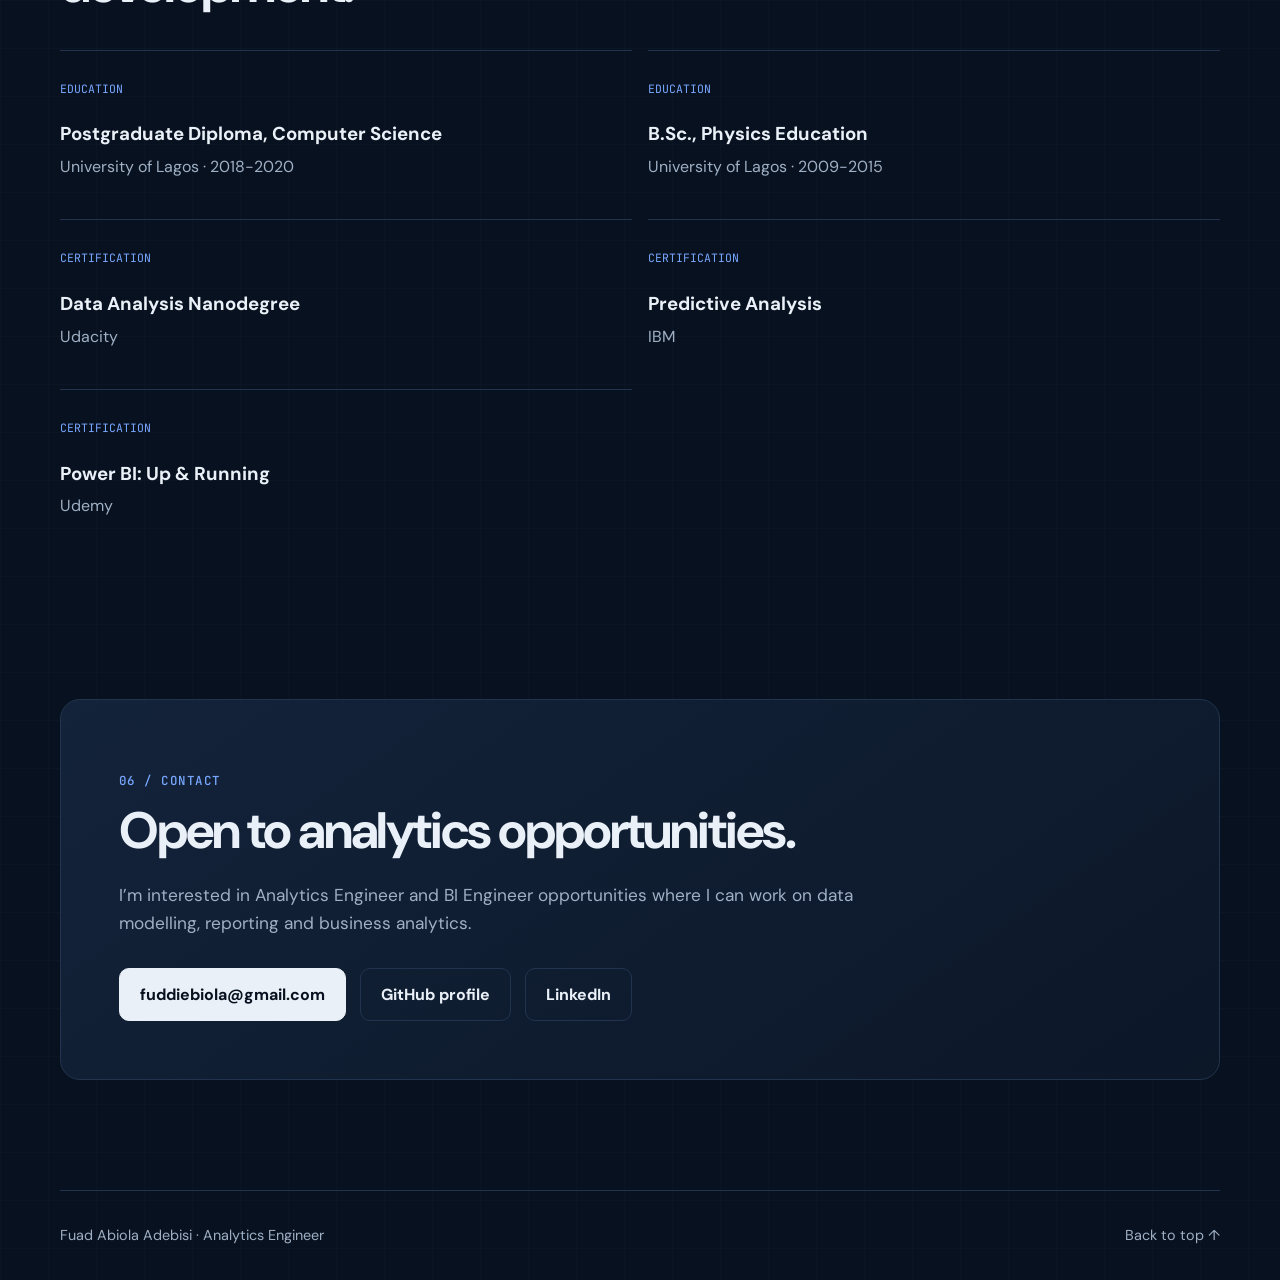
==== commit 67f499df: "Polish control tower portfolio links" ====
--- a/index.html
+++ b/index.html
@@ -89,8 +89,8 @@
               </div>
               <div class="tags"><span>Python</span><span>DuckDB</span><span>dbt</span><span>Airflow</span><span>Streamlit</span><span>Wren AI</span></div>
               <div class="project-links">
-                <a href="marketing-spend-control-tower.html">Explore case study →</a>
-                <a href="https://github.com/Fuddie/marketing-spend-control-tower" target="_blank" rel="noopener noreferrer">View repository ↗</a>
+                <a href="marketing-spend-control-tower.html">Explore case study</a>
+                <a href="https://github.com/Fuddie/marketing-spend-control-tower" target="_blank" rel="noopener noreferrer">View repository</a>
               </div>
             </div>
             <div class="project-preview" role="group" aria-label="Marketing Spend Control Tower validation snapshot">
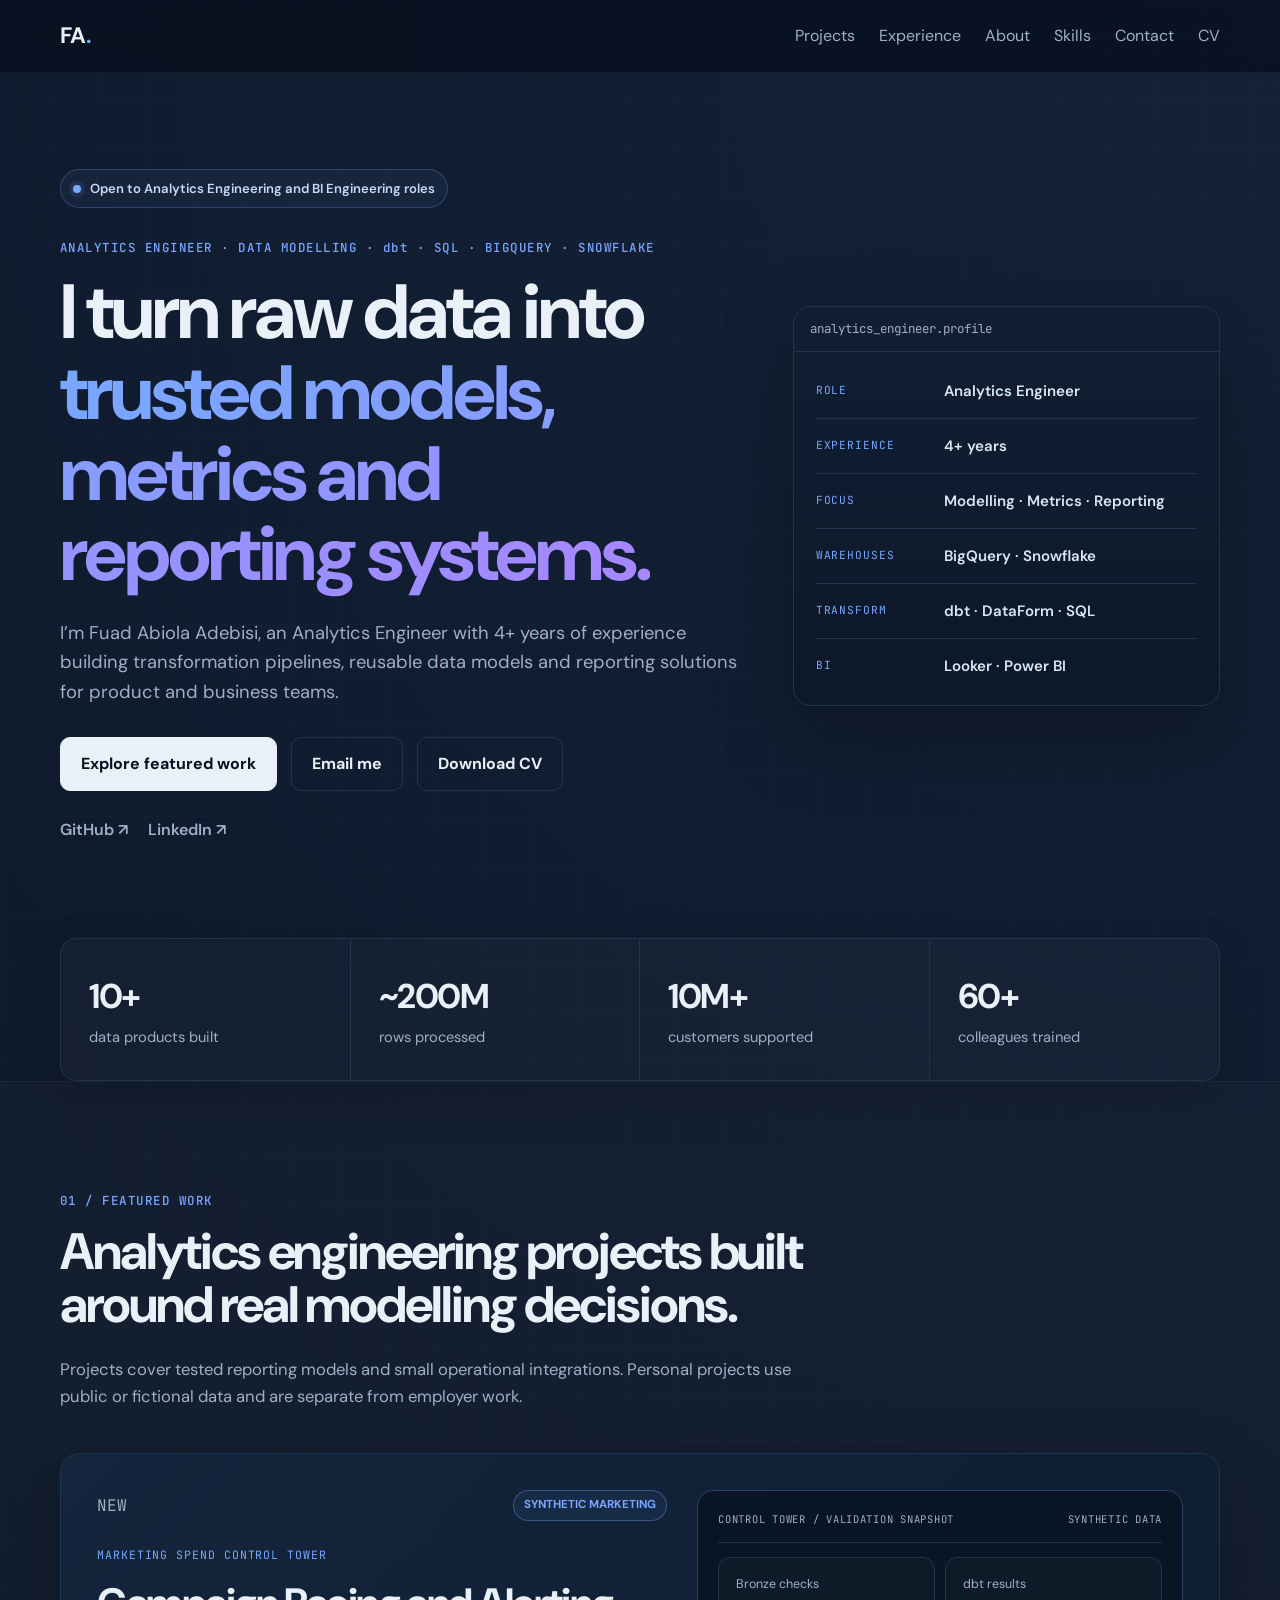
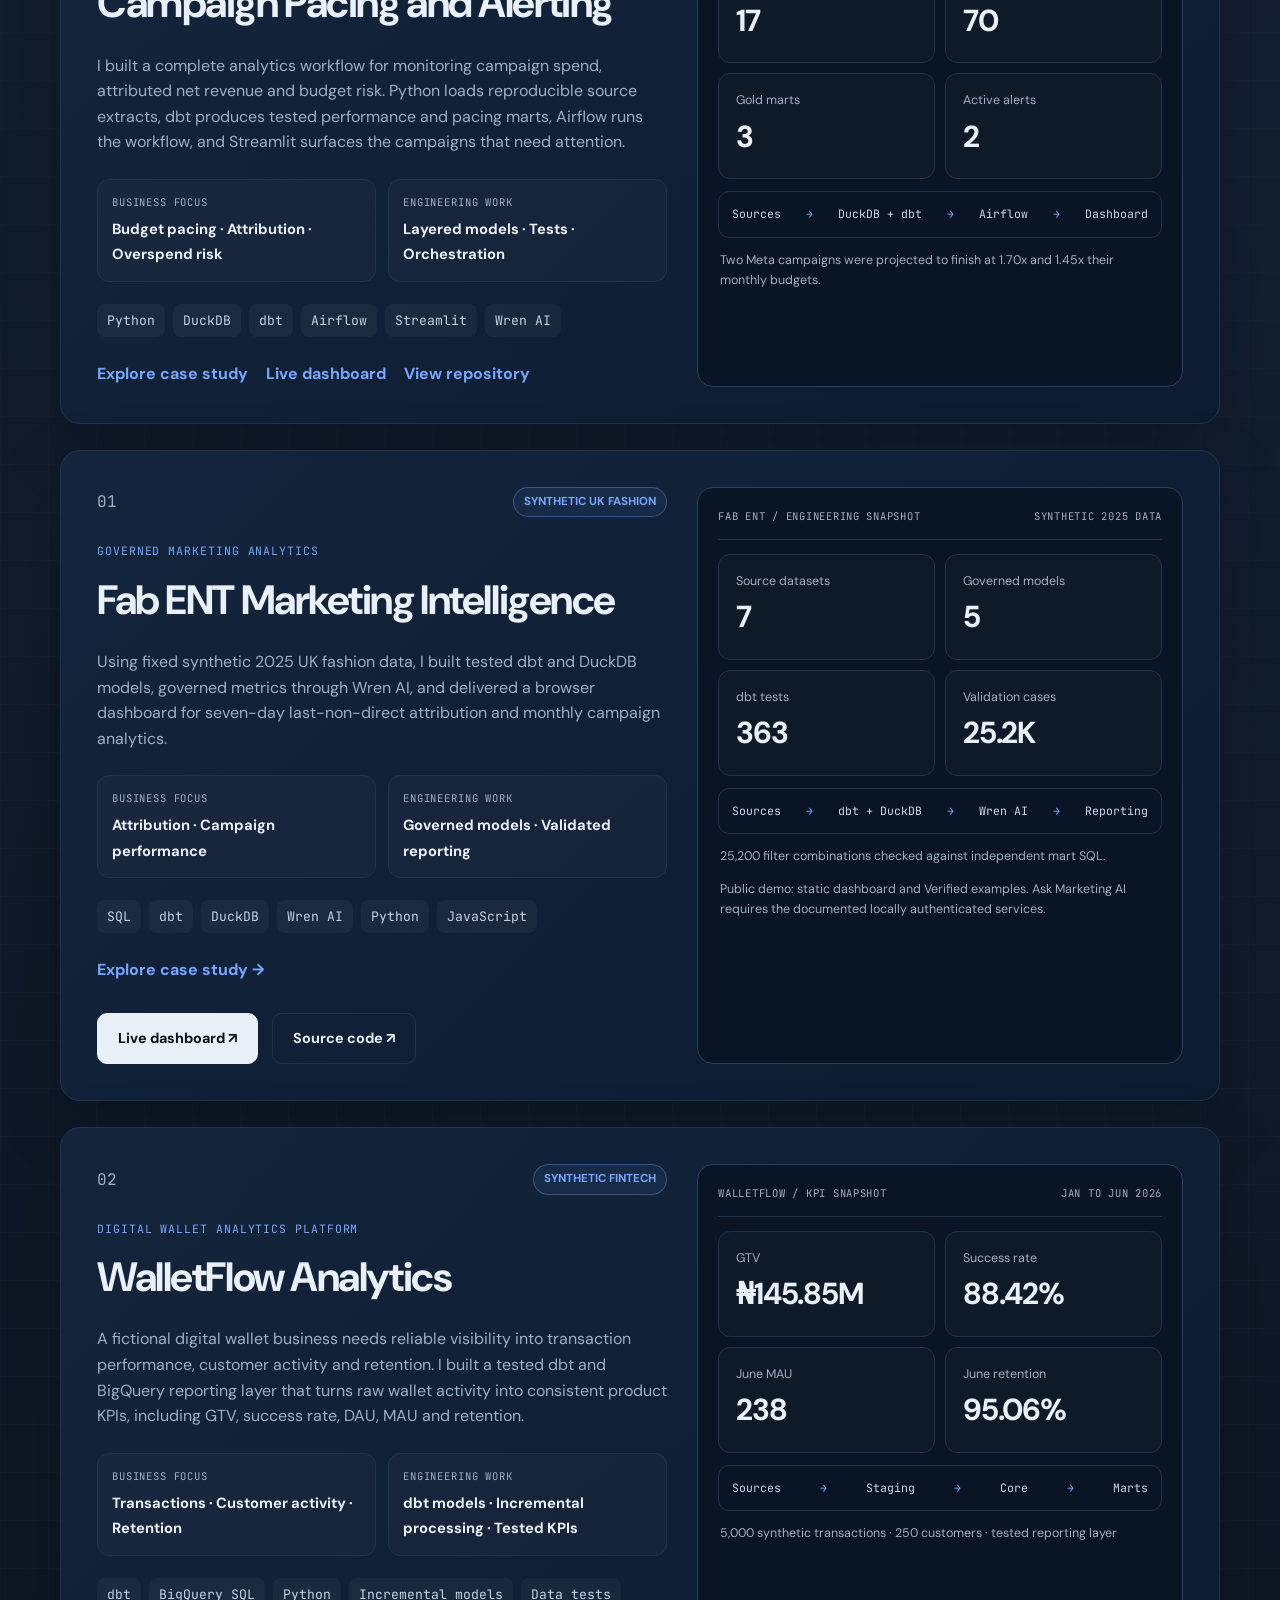
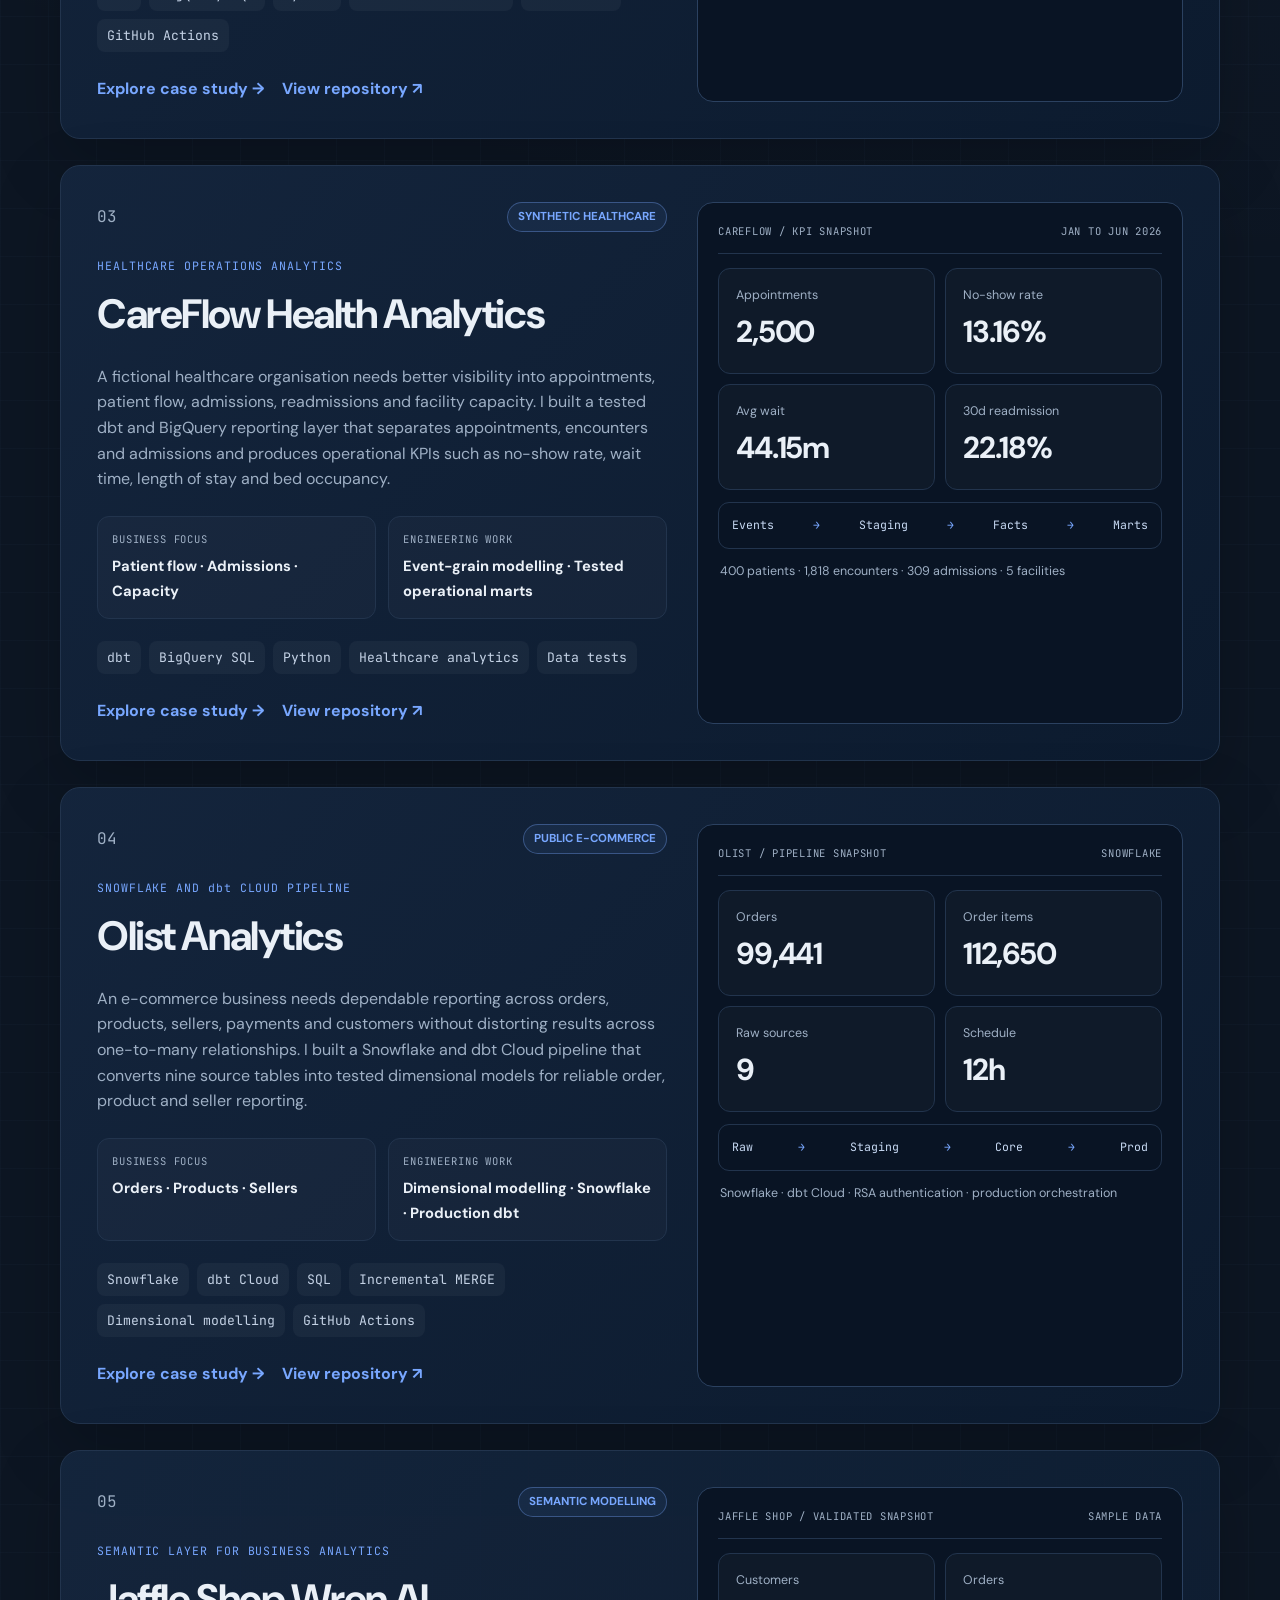
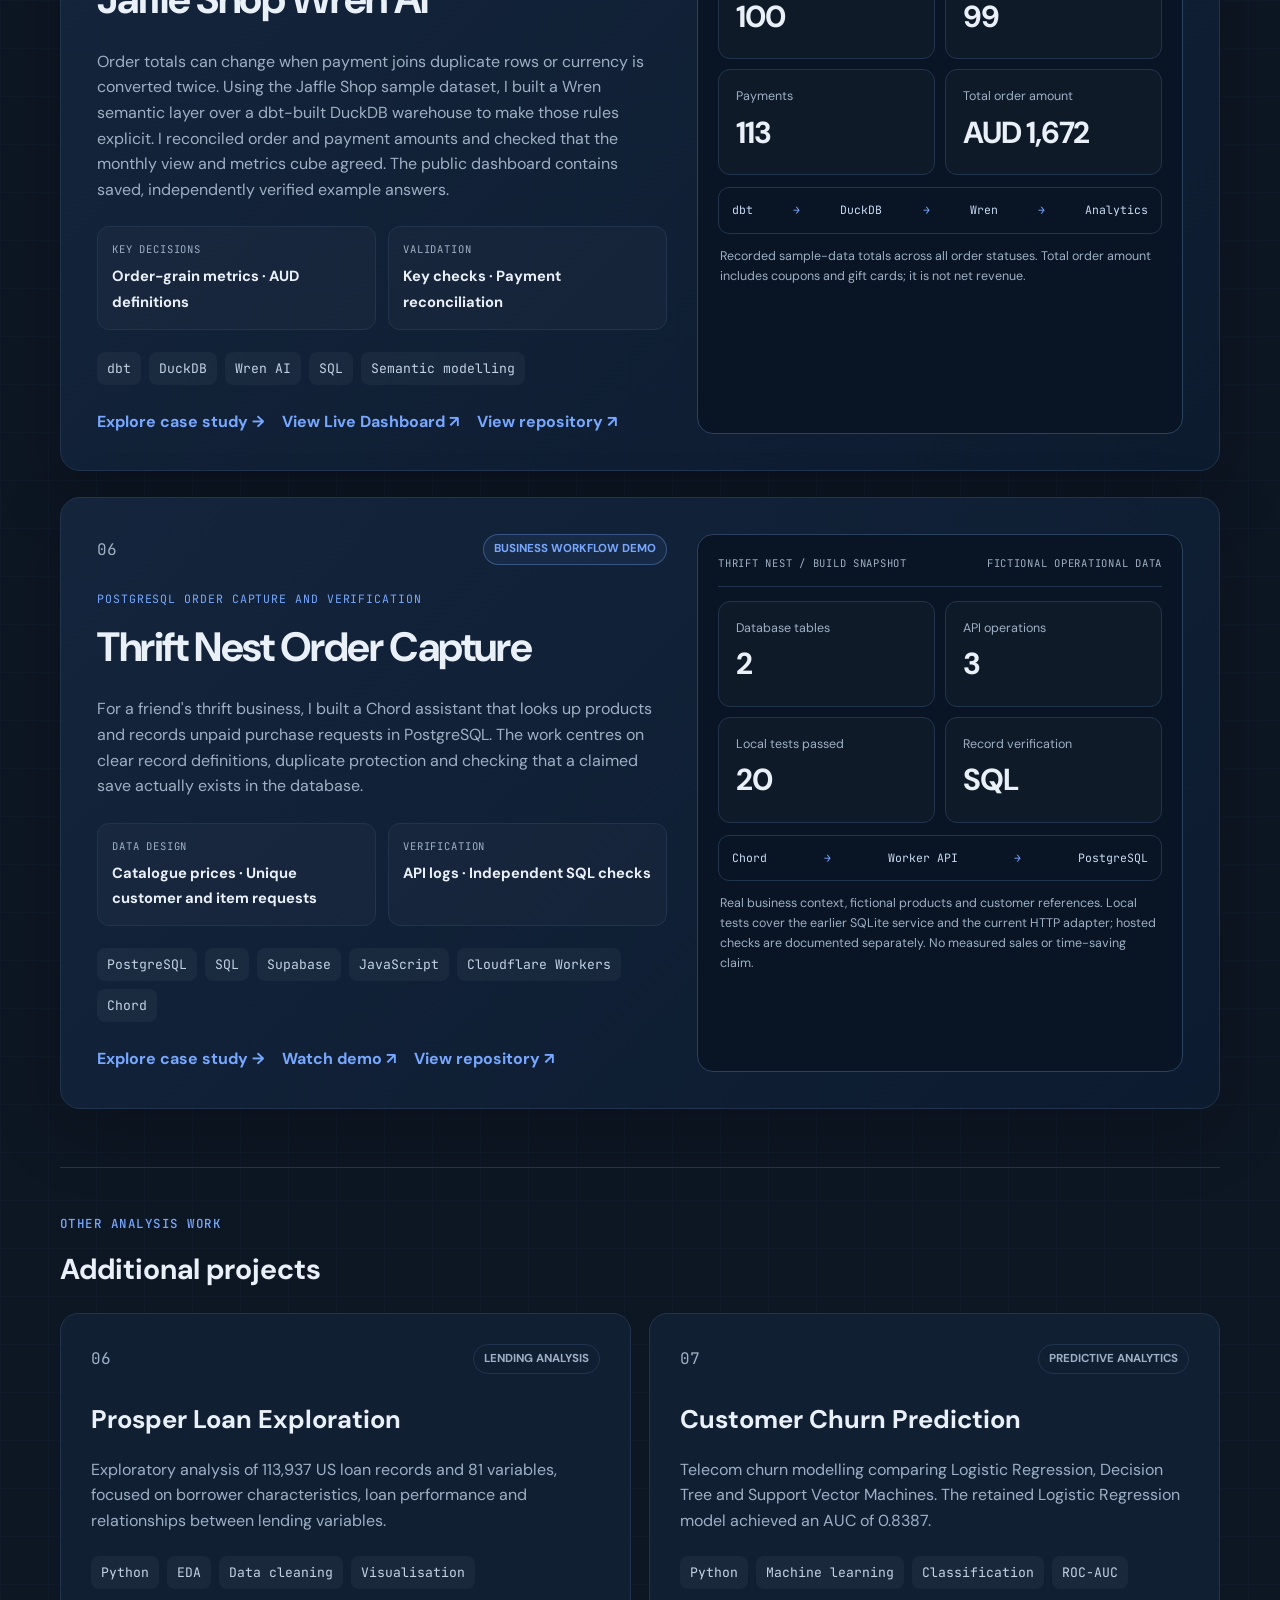
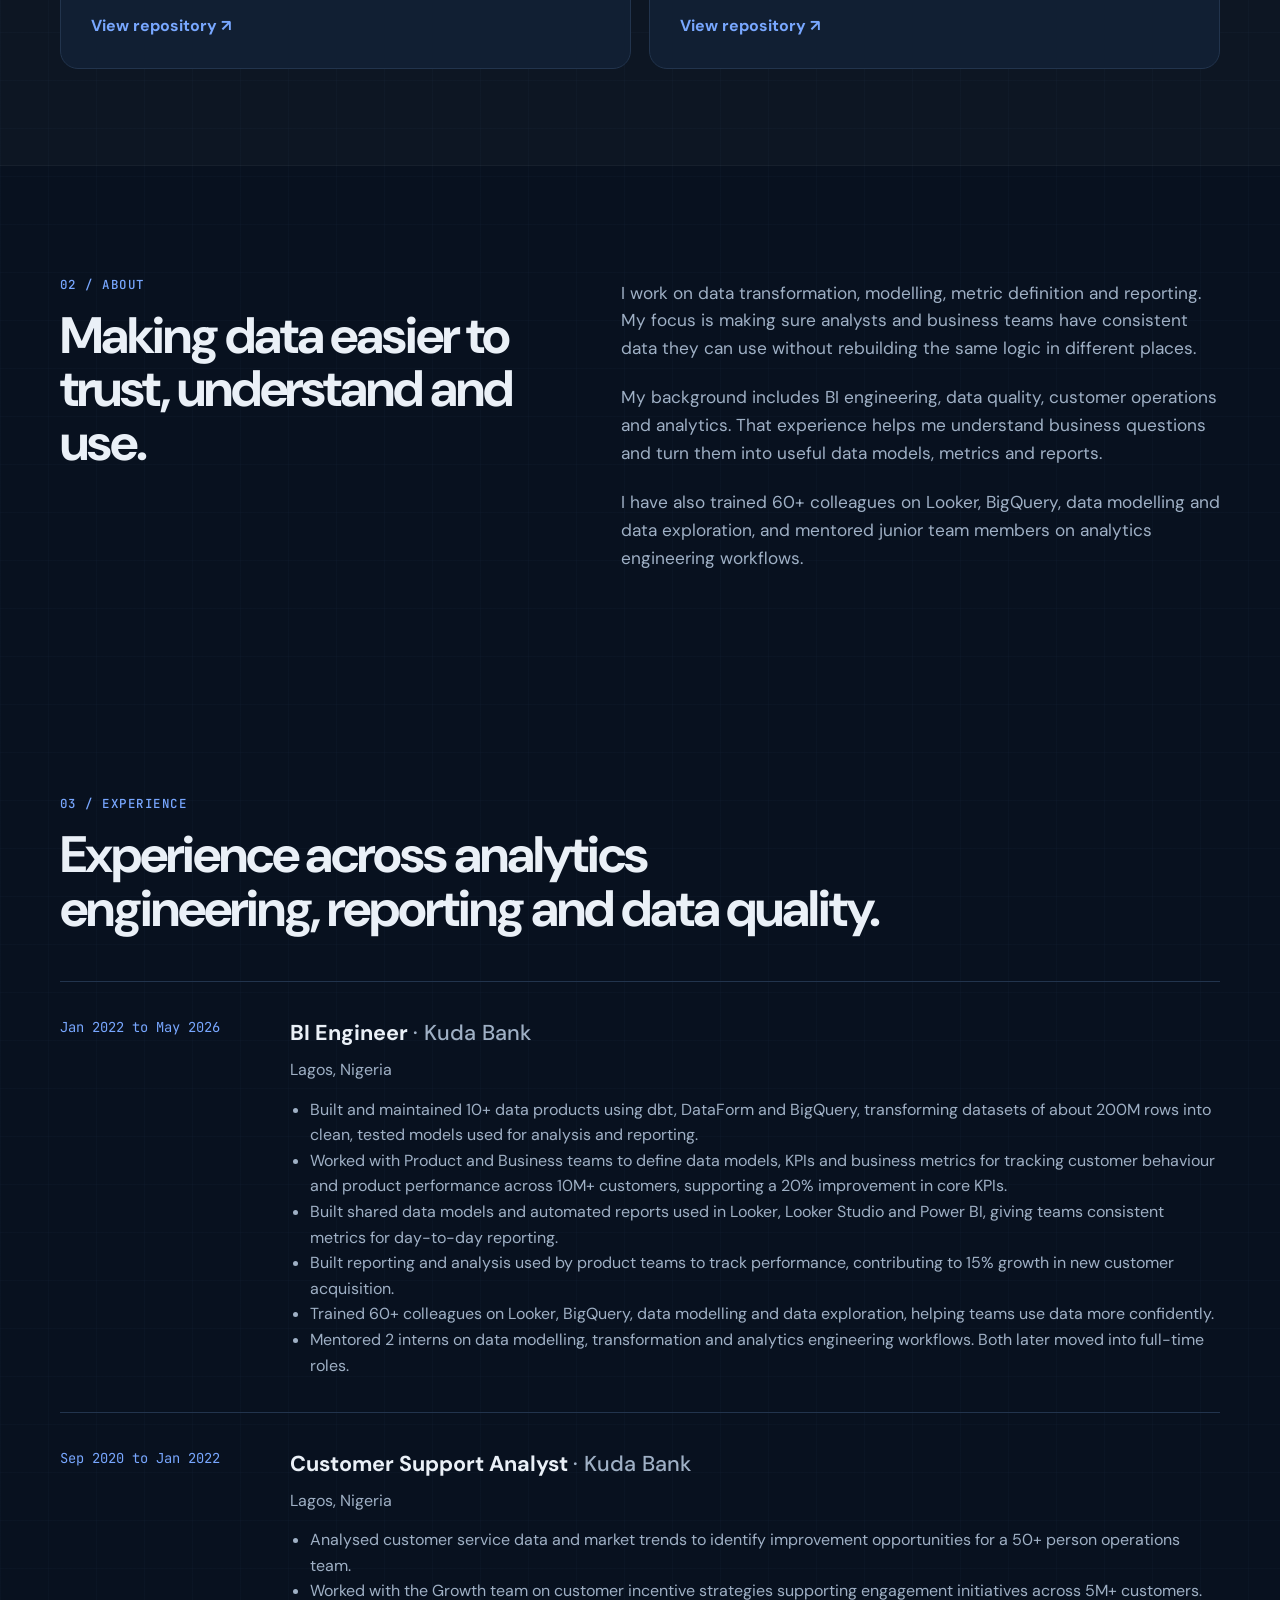
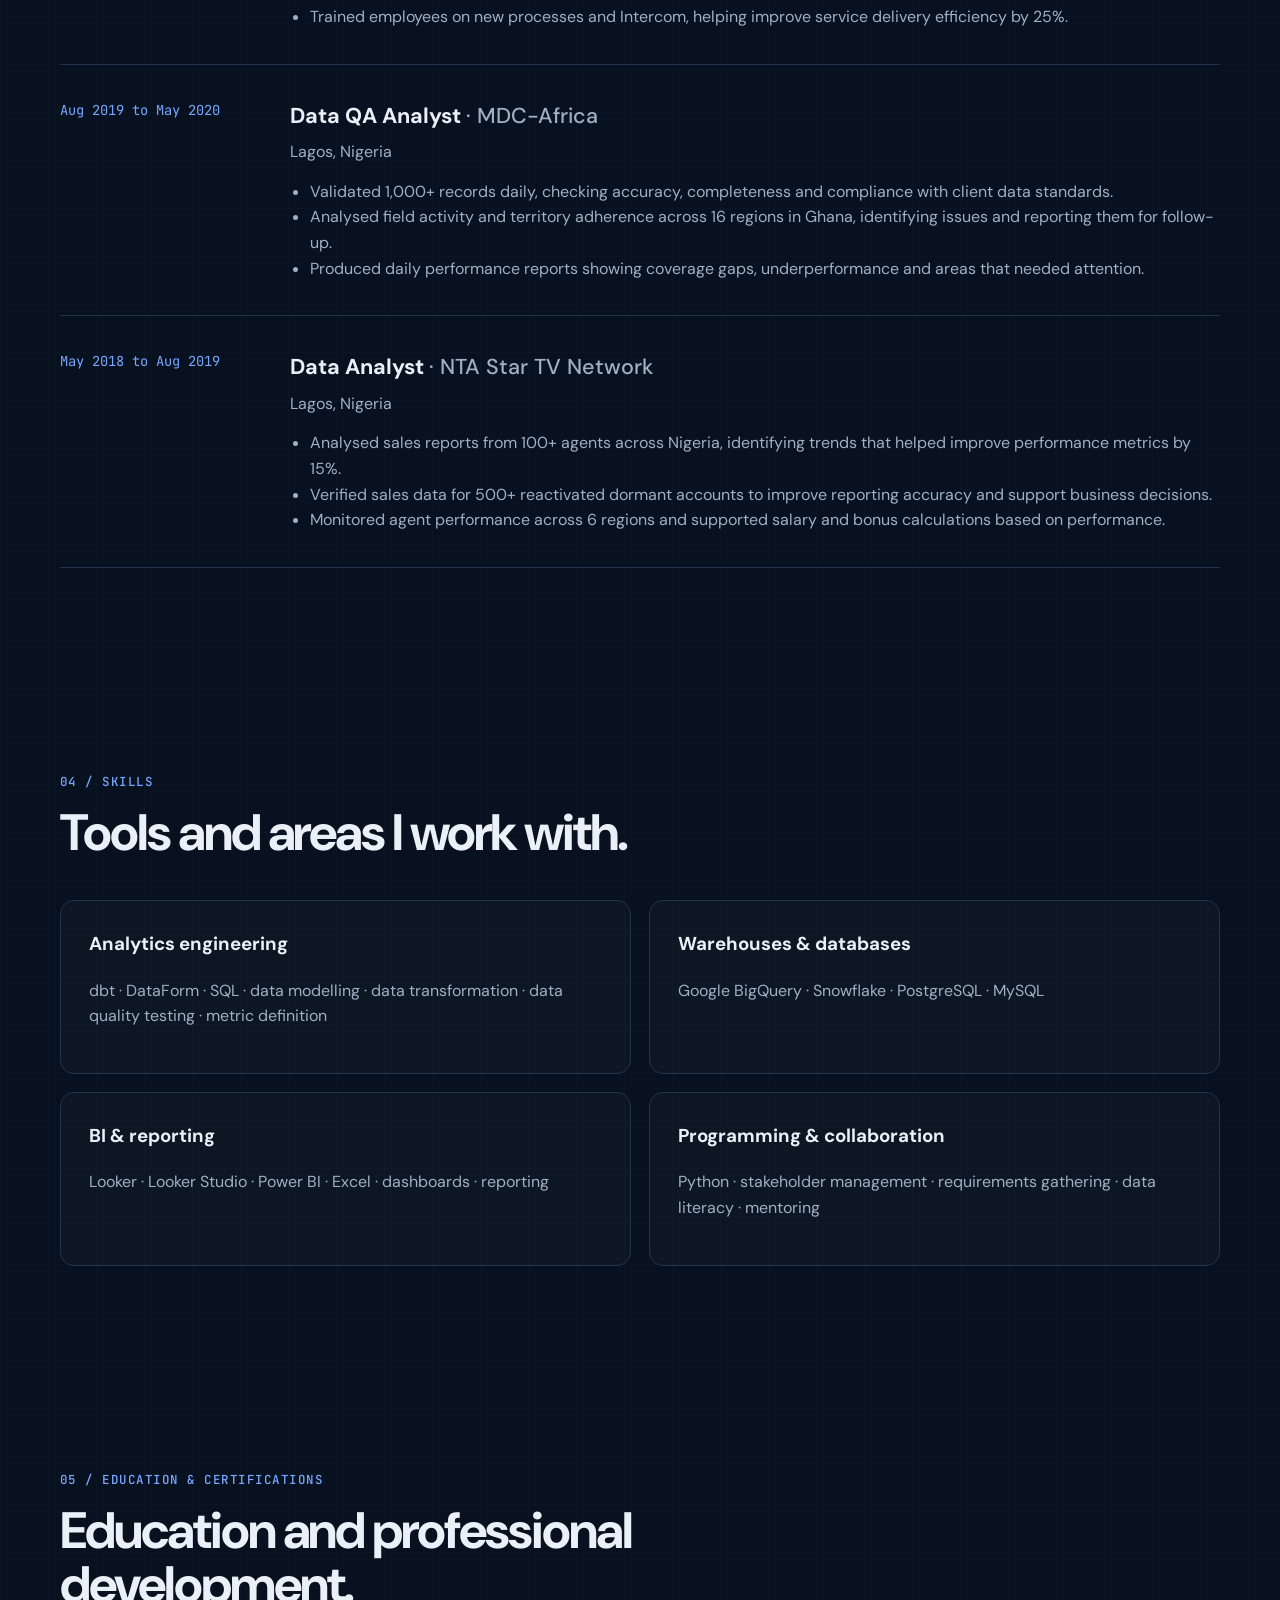
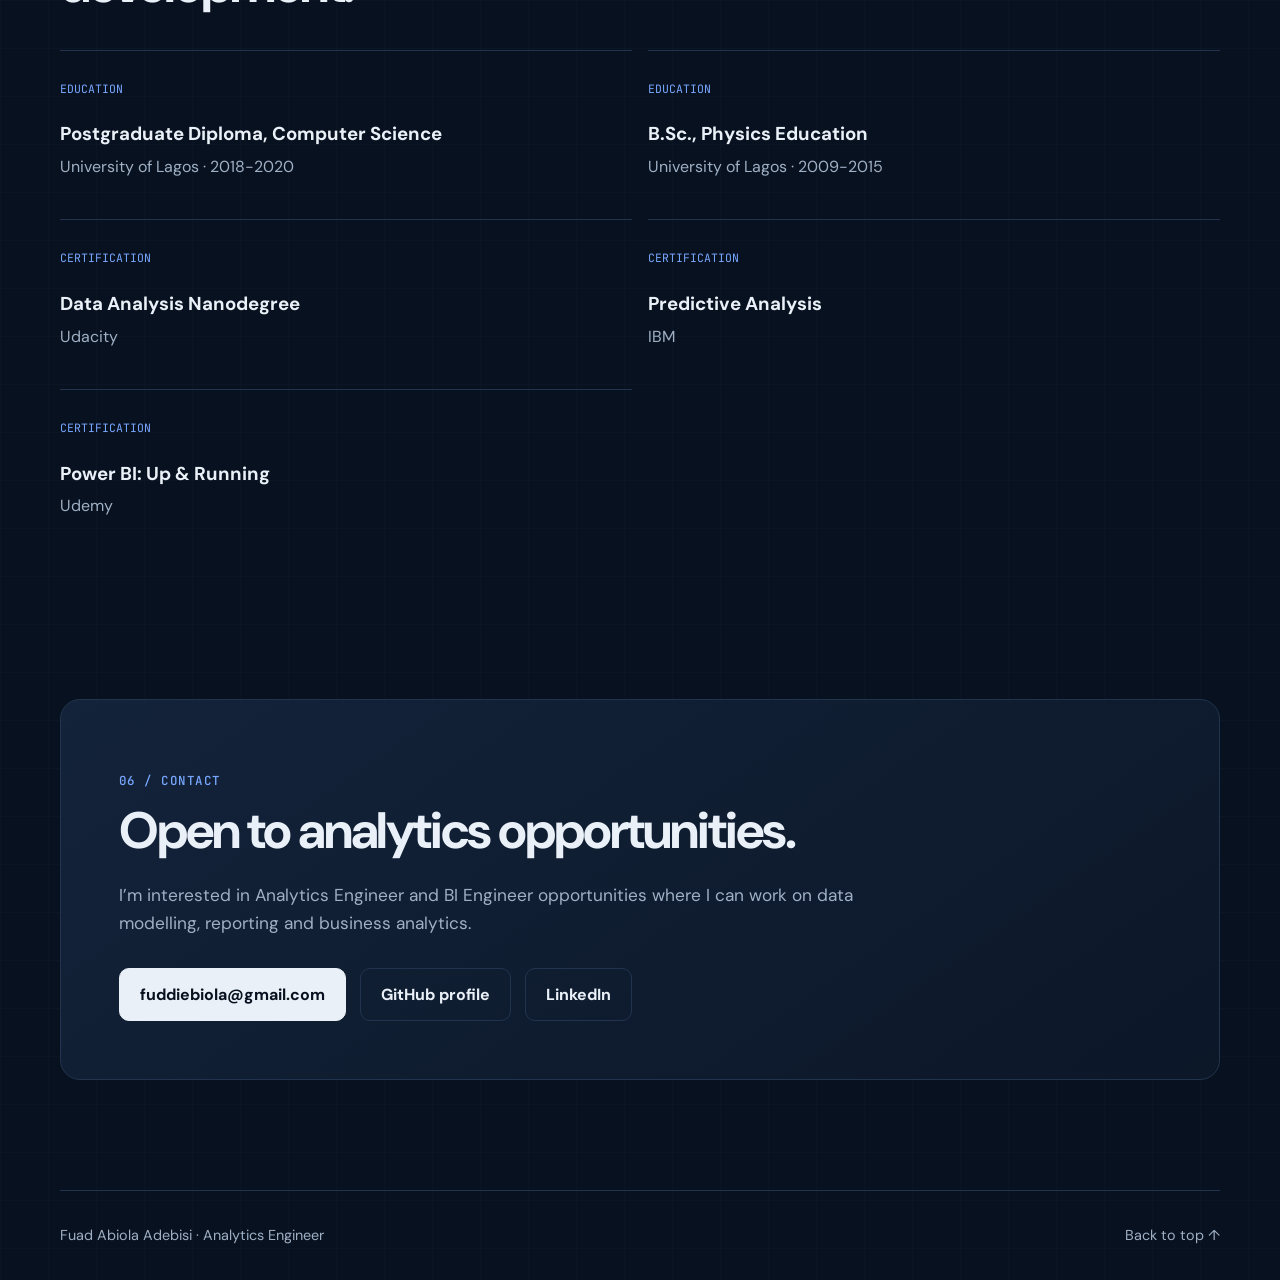
==== commit f82df429: "Link live marketing spend dashboard" ====
--- a/index.html
+++ b/index.html
@@ -90,6 +90,7 @@
               <div class="tags"><span>Python</span><span>DuckDB</span><span>dbt</span><span>Airflow</span><span>Streamlit</span><span>Wren AI</span></div>
               <div class="project-links">
                 <a href="marketing-spend-control-tower.html">Explore case study</a>
+                <a href="marketing-spend-dashboard.html">Live dashboard</a>
                 <a href="https://github.com/Fuddie/marketing-spend-control-tower" target="_blank" rel="noopener noreferrer">View repository</a>
               </div>
             </div>
